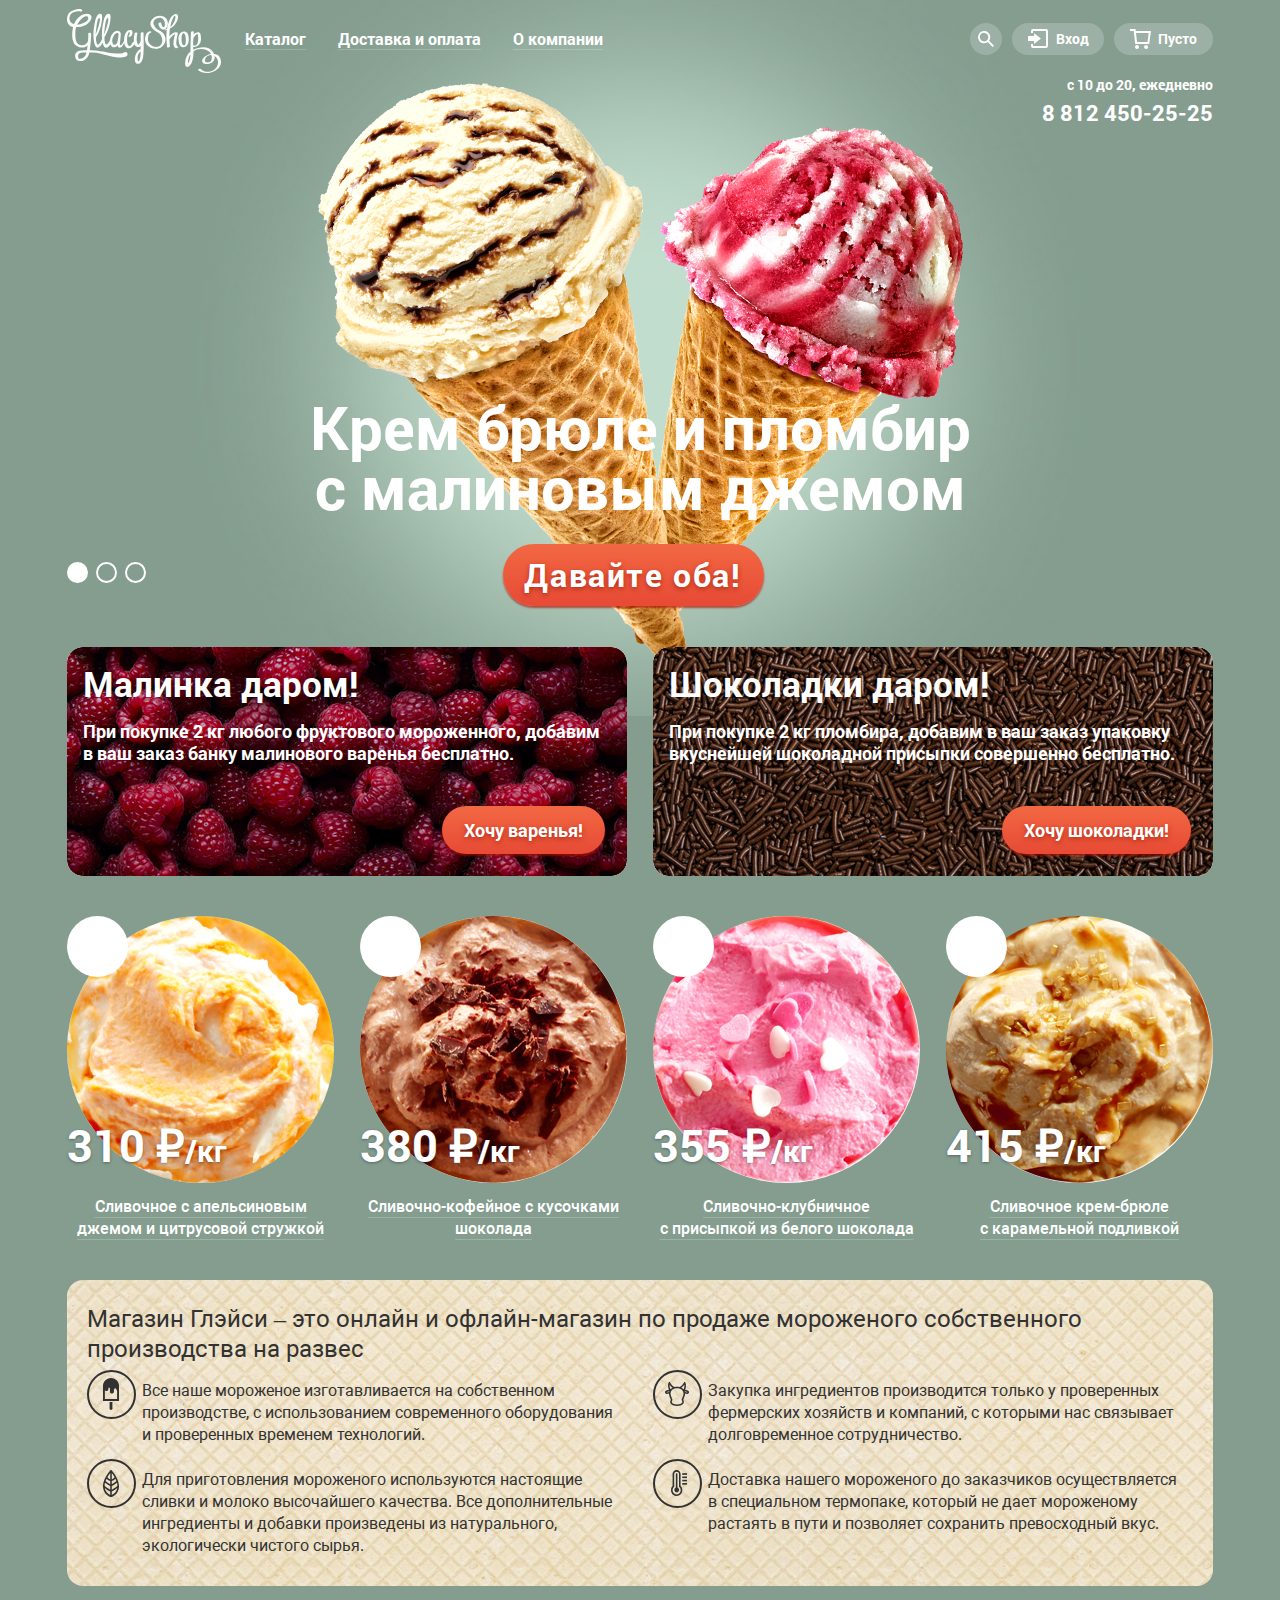
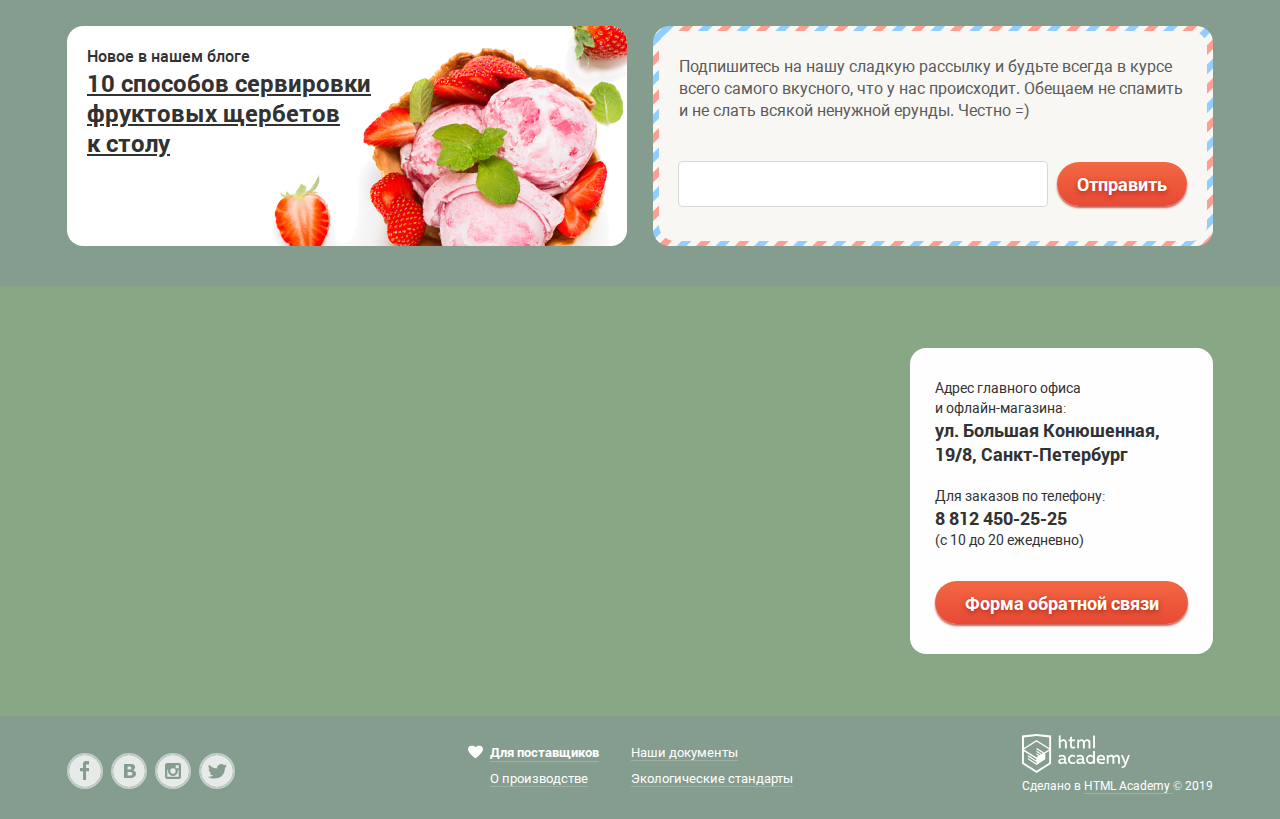
==== index.html @ 4915d7a5 "Перенос "хлебных крошек "" ====
<!DOCTYPE html>
<html class="page" lang="ru">
  <head>
    <meta charset="utf-8" />
    <title>HTML Academy: Глейси</title>
    <link rel="stylesheet" href="./css/normalize.css" />
    <link rel="stylesheet" href="./css/style.css" />
    <link rel="manifest" href="./site.webmanifest" />
    <link
      rel="apple-touch-icon"
      sizes="180x180"
      href="./img/favicons/apple-touch-icon.png"
    />
    <link
      rel="icon"
      type="image/png"
      sizes="32x32"
      href="./img/favicons/favicon-32x32.png"
    />
    <link
      rel="icon"
      type="image/png"
      sizes="16x16"
      href="./img/favicons/favicon-16x16.png"
    />
  </head>

  <body class="page__body">
    <div class="page__container">
      <header class="header page__header page__wrapper">
        <a class="header__logo">
          <img
            src="./img/content/logo.svg"
            alt="Логотип магазина `Глэйси`"
            width="154"
            height="64"
          />
        </a>

        <nav class="header__main-navigation">
          <ul class="main-navigation">
            <li class="main-navigation__item">
              <a class="main-navigation__link" href="#">Каталог</a>

              <ul class="inner-list main-navigation__inner-list">
                <li class="inner-list__item inner-list__item--special">
                  <a class="inner-list__link" href="#">Новинки</a>
                </li>

                <li class="inner-list__item">
                  <a class="inner-list__link" href="catalog.html">Сливочное</a>
                </li>

                <li class="inner-list__item">
                  <a class="inner-list__link" href="#">Щербеты</a>
                </li>

                <li class="inner-list__item">
                  <a class="inner-list__link" href="#">Фруктовый лед</a>
                </li>

                <li class="inner-list__item">
                  <a class="inner-list__link" href="#">Мелорин</a>
                </li>
              </ul>
            </li>

            <li class="main-navigation__item">
              <a class="main-navigation__link" href="#">Доставка и оплата</a>
            </li>

            <li class="main-navigation__item">
              <a class="main-navigation__link" href="#">О компании</a>
            </li>
          </ul>
        </nav>

        <ul class="user-navigation header__user-navigation">
          <li class="user-navigation__item">
            <a
              class="user-navigation__button user-navigation__button-search"
              href="#"
            >
              <svg
                class="user-navigation__icon-search"
                width="16"
                height="16"
                viewBox="0 0 16 16"
              >
                <use xlink:href="#search"></use>
              </svg>
              <span class="visually-hidden">Поиск</span>
            </a>

            <form
              class="header__form search-form user-navigation__search-form"
              action="https://echo.htmlacademy.ru/"
              method="get"
            >
              <input
                class="input-field search-form__field"
                type="text"
                name="form-search"
                id="form-search"
                placeholder="Крем-брюле"
              />
            </form>
          </li>

          <li class="user-navigation__item">
            <a
              class="user-navigation__button user-navigation__button-sign"
              href="#"
            >
              <svg
                class="user-navigation__icon-sign"
                width="20"
                height="19"
                viewBox="0 0 20 19"
              >
                <use xlink:href="#sign"></use>
              </svg>
              Вход
            </a>

            <form
              class="header__form sign-form user-navigation__sign-form"
              action="https://echo.htmlacademy.ru/"
              method="get"
              name="form-sign"
            >
              <input
                class="input-field sign-form__email"
                type="text"
                name="sign-email"
                placeholder="example@email.com"
              />
              <input
                class="input-field sign-form__password"
                type="password"
                name="sign-password"
                placeholder="......"
              />

              <button class="button sign-form__button" type="submit">
                Войти
              </button>

              <ul class="help-list sign-form__help-list">
                <li class="help-list__item">
                  <a class="sign-form__link" href="#"> Забыли пароль? </a>
                </li>
                <li class="help-list__item">
                  <a class="sign-form__link" href="#"> Новая регистрация </a>
                </li>
              </ul>
            </form>
          </li>

          <li class="user-navigation__item">
            <a
              class="user-navigation__button user-navigation__button-cart"
              href="#"
            >
              <svg
                class="user-navigation__icon-cart"
                width="21"
                height="20"
                viewBox="0 0 21 20"
              >
                <use xlink:href="#cart"></use>
              </svg>
              <span class="visually-hidden">Корзина</span>
            </a>
          </li>
        </ul>

        <div class="info header__info">
          <p class="info__time">c 10 до 20, ежедневно</p>
          <a href=":tel88124502525" class="info__phone">8 812 450-25-25</a>
        </div>
      </header>

      <main class="main page__main-index">
        <h1 class="visually-hidden">Магазин "Глэйси"</h1>

        <section class="carousel main__carousel page__wrapper">
          <h2 class="visually-hidden">Промо-товары</h2>

          <div class="carousel__switches">
            <button class="carousel__switch" type="button">
              <svg
                class="switch switch--active"
                width="21"
                height="21"
                fill="white"
                viewBox="0 0 21 21"
              >
                <use xlink:href="#promo-btn"></use>
              </svg>
            </button>

            <button class="carousel__switch" type="button">
              <svg
                class="switch"
                width="21"
                height="21"
                fill="white"
                viewBox="0 0 21 21"
              >
                <use xlink:href="#promo-btn"></use>
              </svg>
            </button>

            <button class="carousel__switch" type="button">
              <svg
                class="switch"
                width="21"
                height="21"
                fill="white"
                viewBox="0 0 21 21"
              >
                <use xlink:href="#promo-btn"></use>
              </svg>
            </button>
          </div>

          <ul class="carousel__slide-list">
            <li class="slide carousel__slide slide-1">
              <div class="slide__pic-box">
                <img
                  class="slide__pic"
                  src="./img/content/index-promo/ice-cream-promo1.png"
                  alt="Картинка с мороженным `Крем брюле и пломбир с малиновым джемом`"
                  width="716"
                  height="716"
                />
              </div>

              <div class="slide__wrapper">
                <h3 class="slide__title">
                  Крем брюле и пломбир с малиновым джемом
                </h3>
                <button class="button carousel__button" type="button">
                  Давайте оба!
                </button>
              </div>
            </li>

            <li class="slide carousel__slide slide-2">
              <div class="slide__pic-box">
                <img
                  class="slide__pic"
                  src="./img/content/index-promo/ice-cream-promo2.png"
                  alt="Картинка с мороженным `Шоколадный пломбир и лимонный сорбет`"
                  width="716"
                  height="716"
                />
              </div>

              <div class="slide__wrapper">
                <h3 class="slide__title">
                  Шоколадный пломбир и лимонный сорбет
                </h3>
                <button class="button carousel__button" type="button">
                  Давайте оба!
                </button>
              </div>
            </li>

            <li class="slide carousel__slide slide-3">
              <div class="slide__pic-box">
                <img
                  class="slide__pic"
                  src="./img/content/index-promo/ice-cream-promo3.png"
                  alt="Картинка с мороженным `Пломбир с помадкой и клубничный щербет`"
                  width="716"
                  height="716"
                />
              </div>

              <div class="slide__wrapper">
                <h3 class="slide__title">
                  Пломбир с помадкой и клубничный щербет
                </h3>
                <button class="button carousel__button" type="button">
                  Давайте оба!
                </button>
              </div>
            </li>
          </ul>
        </section>

        <div class="page__wrapper main__content-wrapper">
          <section class="sales main__sales">
            <h2 class="visually-hidden">Акции</h2>

            <ul class="sales__items">
              <li class="sales__item sales__raspberry">
                <h3 class="sales__title">Малинка даром!</h3>
                <p class="sales__text">
                  При покупке 2 кг любого фруктового мороженного, добавим в ваш
                  заказ банку малинового варенья бесплатно.
                </p>
                <button class="button sales__button" type="button">
                  Хочу варенья!
                </button>
              </li>

              <li class="sales__item sales__choco">
                <h3 class="sales__title">Шоколадки даром!</h3>
                <p class="sales__text">
                  При покупке 2 кг пломбира, добавим в ваш заказ упаковку
                  вкуснейшей шоколадной присыпки совершенно бесплатно.
                </p>

                <button class="button sales__button" type="button">
                  Хочу шоколадки!
                </button>
              </li>
            </ul>
          </section>

          <section class="bestsellers main__bestsellers">
            <h2 class="visually-hidden">Хиты продаж</h2>

            <ul class="bestsellers__product-list">
              <li class="product-card product-card--prime">
                <img
                  class="product-card__pic"
                  src="./img/content/product/orange_jam.jpg"
                  alt="Картинка мороженное сливочное с апельсиновым джемом и цитрусовой стружкой"
                  width="267"
                  height="267"
                />
                <div class="product-card__wrapper">
                  <p class="product-card__price">310 ₽<span>/кг</span></p>
                  <h3 class="product-card__name">
                    <a class="product-card__link" href="#">
                      Сливочное с апельсиновым джемом и цитрусовой стружкой
                    </a>
                  </h3>
                  <button class="button product-card__button" type="button">
                    Быстрый просмотр
                  </button>
                </div>
              </li>

              <li class="product-card product-card--prime">
                <img
                  class="product-card__pic"
                  src="./img/content/product/choco_coffee.jpg"
                  alt="Картинка мороженное сливочно-кофейное с кусочками шоколада"
                  width="267"
                  height="267"
                />
                <div class="product-card__wrapper">
                  <p class="product-card__price">380 ₽<span>/кг</span></p>
                  <h3 class="product-card__name">
                    <a class="product-card__link" href="#">
                      Сливочно-кофейное с кусочками шоколада
                    </a>
                  </h3>
                  <button class="button product-card__button" type="button">
                    Быстрый просмотр
                  </button>
                </div>
              </li>

              <li class="product-card product-card--prime">
                <img
                  class="product-card__pic"
                  src="./img/content/product/strawberry_white_choco.jpg"
                  alt="Картинка мороженное сливочно-клубничное с присыпкой из белого шоколада"
                  width="267"
                  height="267"
                />
                <div class="product-card__wrapper">
                  <p class="product-card__price">355 ₽<span>/кг</span></p>
                  <h3 class="product-card__name">
                    <a class="product-card__link" href="#">
                      Сливочно-клубничное <br />с присыпкой из белого шоколада
                    </a>
                  </h3>
                  <button class="button product-card__button" type="button">
                    Быстрый просмотр
                  </button>
                </div>
              </li>

              <li class="product-card product-card--prime">
                <img
                  class="product-card__pic"
                  src="./img/content/product/cremebrulee.jpg"
                  alt="Картинка мороженное сливочное крем-брюле с карамельной подливкой"
                  width="267"
                  height="267"
                />
                <div class="product-card__wrapper">
                  <p class="product-card__price">415 ₽<span>/кг</span></p>
                  <h3 class="product-card__name">
                    <a class="product-card__link" href="#">
                      Сливочное крем-брюле <br />с карамельной подливкой
                    </a>
                  </h3>
                  <button class="button product-card__button" type="button">
                    Быстрый просмотр
                  </button>
                </div>
              </li>
            </ul>
          </section>

          <section class="about main__about">
            <h2 class="visually-hidden">О нас</h2>

            <p class="about__title">
              Магазин Глэйси – это онлайн и офлайн-магазин по продаже мороженого
              собственного производства на развес
            </p>

            <ul class="features">
              <li class="features__item features__item--tech">
                Все наше мороженое изготавливается на собственном производстве,
                с использованием современного оборудования и проверенных
                временем технологий.
              </li>

              <li class="features__item features__item--wrnt">
                Закупка ингредиентов производится только у проверенных
                фермерских хозяйств и компаний, с которыми нас связывает
                долговременное сотрудничество.
              </li>

              <li class="features__item features__item--eco">
                Для приготовления мороженого используются настоящие сливки и
                молоко высочайшего качества. Все дополнительные ингредиенты и
                добавки произведены из натурального, экологически чистого сырья.
              </li>

              <li class="features__item features__item--delivery">
                Доставка нашего мороженого до заказчиков осуществляется в
                специальном термопаке, который не дает мороженому растаять в
                пути и позволяет сохранить превосходный вкус.
              </li>
            </ul>
          </section>

          <div class="main__wrapper">
            <section class="news">
              <h2 class="visually-hidden">Наши новости</h2>

              <p class="news__title">Новое в нашем блоге</p>
              <article class="blog-article news__blog-article">
                <a class="blog-article__link" href="#">
                  <h3 class="blog-article__title">
                    10 способов сервировки фруктовых щербетов <br />к столу
                  </h3>
                </a>
              </article>
            </section>

            <section class="subscribe main__subscribe">
              <h2 class="visually-hidden">Подписка на рассылку</h2>

              <div class="subscribe__wrapper">
                <p class="subscribe__text">
                  Подпишитесь на нашу сладкую рассылку и будьте всегда в курсе
                  всего самого вкусного, что у нас происходит. Обещаем не
                  спамить и не слать всякой ненужной ерунды. Честно =)
                </p>

                <form
                  class="subscribe-form"
                  action="https://echo.htmlacademy.ru/"
                  method="get"
                  name="form-subscribe"
                >
                  <input
                    class="input-field subscribe-form__field"
                    type="text"
                    name="field-email"
                  />
                  <button class="button subscribe-form__button" type="submit">
                    Отправить
                  </button>
                </form>
              </div>
            </section>
          </div>
        </div>

        <section class="contacts main__contacts">
          <h2 class="visually-hidden">Контакты</h2>

          <div class="contacts__map"></div>

          <div class="page__wrapper">
            <div class="contacts__wrapper">
              <div class="contacts__box">
                <dl class="contacts__info">
                  <dt class="contacts__title">
                    Адрес главного офиса <br />и офлайн-магазина:
                  </dt>
                  <dd class="contacts__text">
                    ул. Большая Конюшенная, 19/8, Санкт-Петербург
                  </dd>

                  <dt class="contacts__title">Для заказов по телефону:</dt>
                  <dd class="contacts__text">
                    <a href=":tel88124502525">8 812 450-25-25</a>
                    <span>(с 10 до 20 ежедневно)</span>
                  </dd>
                </dl>

                <button class="button contacts__button" type="button">
                  Форма обратной связи
                </button>
              </div>
            </div>
          </div>
        </section>
      </main>

      <footer class="footer page__footer page__wrapper">
        <section class="socials footer__socials">
          <h2 class="visually-hidden">Соцсети</h2>

          <ul class="socials__items">
            <li class="socials__item">
              <a class="socials__link" href="#">
                <svg
                  width="32"
                  height="32"
                  viewBox="0 0 32 32"
                  class="socials__link-icon"
                >
                  <use xlink:href="#fb"></use>
                </svg>
                <span class="visually-hidden">Facebook</span>
              </a>
            </li>

            <li class="socials__item">
              <a class="socials__link" href="#">
                <svg
                  width="32"
                  height="32"
                  viewBox="0 0 32 32"
                  class="socials__link-icon"
                >
                  <use xlink:href="#vk"></use>
                </svg>
                <span class="visually-hidden">VK</span>
              </a>
            </li>

            <li class="socials__item">
              <a class="socials__link" href="#">
                <svg
                  width="32"
                  height="32"
                  viewBox="0 0 32 32"
                  class="socials__link-icon"
                >
                  <use xlink:href="#instagram"></use>
                </svg>
                <span class="visually-hidden">Instagram</span>
              </a>
            </li>

            <li class="socials__item">
              <a class="socials__link" href="#">
                <svg
                  width="32"
                  height="32"
                  viewBox="0 0 32 32"
                  class="socials__link-icon"
                >
                  <use xlink:href="#twitter"></use>
                </svg>
                <span class="visually-hidden">Twitter</span>
              </a>
            </li>
          </ul>
        </section>

        <section class="extra footer__extra">
          <h2 class="visually-hidden">Дополнительная информация</h2>

          <ul class="extra__items">
            <li class="extra__item extra__item--special">
              <a class="extra__link" href="#">
                <svg
                  class="extra__item-icon"
                  width="15"
                  height="13"
                  viewBox="0 0 15 13"
                >
                  <use xlink:href="#heart"></use>
                </svg>
                Для поставщиков
              </a>
            </li>
            <li class="extra__item">
              <a class="extra__link" href="#"> Наши документы </a>
            </li>
            <li class="extra__item">
              <a class="extra__link" href="#"> О производстве </a>
            </li>
            <li class="extra__item">
              <a class="extra__link" href="#"> Экологические стандарты </a>
            </li>
          </ul>
        </section>

        <section class="copyright footer__copyright">
          <h2 class="visually-hidden">Copyright</h2>

          <a
            class="copyright__academy-logo"
            href="https://htmlacademy.ru/intensive/htmlcss"
          >
            <img
              src="./img/content/logo-academy.svg"
              alt="Логотип академии"
              width="108"
              height="39"
            />
          </a>

          <p class="copyright__text">
            Сделано в
            <a
              class="copyright__academy-link"
              href="https://htmlacademy.ru/intensive/htmlcss"
            >
              HTML Academy
            </a>
            © 2019
          </p>
        </section>
      </footer>
    </div>

    <div class="feedback__overlay">
      <section class="feedback">
        <h2 class="visually-hidden">Форма обратной связи</h2>

        <div class="feedback__wrapper">
          <p class="feedback__title">Мы обязательно вам ответим!</p>
          <button class="feedback-form__button-close" type="button">
            <span class="visually-hidden">Закрыть</span>
            <svg width="18" height="17" viewBox="0 0 18 17">
              <use xlink:href="#close-big"></use>
            </svg>
          </button>
        </div>

        <form
          class="feedback-form feedback__form"
          action="https://echo.htmlacademy.ru/"
          method="get"
          name="form-feedback"
        >
          <input
            class="input-field feedback-form__field"
            type="text"
            name="feedback-name"
            placeholder="Имя Фамилия"
          />
          <input
            class="input-field feedback-form__field"
            type="text"
            name="feedback-email"
            placeholder="example@email.com"
          />

          <textarea
            class="input-field feedback-form__review"
            cols="30"
            rows="10"
            placeholder="В свободной форме"
          ></textarea>

          <button class="button feedback-form__button" type="submit">
            Отправить
          </button>
        </form>
      </section>
    </div>

    <svg style="display: none">
      <symbol id="search">
        <path
          d="M16 14.665l-4.921-4.932a6.144 6.144 0 00-.994-8.273 6.113 6.113 0 00-8.307.352 6.141 6.141 0 00-.293 8.328 6.11 6.11 0 008.262.937L14.659 16 16 14.665zm-9.918-4.288a4.245 4.245 0 01-3.928-2.63 4.269 4.269 0 01.922-4.643 4.248 4.248 0 014.632-.923 4.253 4.253 0 012.624 3.936 4.274 4.274 0 01-1.247 3.01 4.256 4.256 0 01-3.003 1.25z"
        />
      </symbol>
      <symbol id="sign">
        <path d="M6.04 14.88l6.92-5.38-6.92-5.37v2.91H0v4.92h6.04v2.92z" />
        <path
          d="M18 0H5a2 2 0 00-2 2v2h2V2h13v15H5v-2H3v2a2 2 0 002 2h13a2 2 0 002-2V2a2 2 0 00-2-2z"
        />
      </symbol>
      <symbol id="cart">
        <path d="M5 3l1.2 11h12.4L20 3H5z" />
        <path
          fill="currentColor"
          d="M7 20a2 2 0 002-2 2 2 0 00-2-2 2 2 0 00-2 2c0 1.1 1 2 2 2zM16.1 20a2 2 0 002-2 2 2 0 00-2-2 2 2 0 00-2 2c0 1.1.9 2 2 2zM5.7 2l-.2-2H0v2h3.7l1.5 13h14L21 2H5.7zm11.8 11H7L6 4h12.7l-1.2 9z"
        />
      </symbol>
      <symbol id="fb">
        <path
          d="M16 0a16 16 0 100 32 16 16 0 000-32zm4.06 9.45H17v3.45h3v3.44h-3V25h-3v-8.66h-3V12.9h3V9.45A3.25 3.25 0 0117 6h3v3.45h.06z"
        />
      </symbol>
      <symbol id="twitter">
        <path
          d="M16 0a16 16 0 100 32 16 16 0 000-32zm7.94 12.81c-.25 6.52-3.46 10.83-11 10.7h-.48c-.45 0-4.55-.44-5.35-1.82a7.32 7.32 0 005.12-1.14c-1.05-.29-2.92-.46-3.25-2.85.41.16.86.2 1.3.12C9 17 7.53 16.3 7.61 14.17c.42.32.93.48 1.46.46-.77-.23-2.15-3.24-1-4.78 2 1.79 4.07 3.48 7.8 3.64.23-2.21 1.24-3.7 3.17-4.32A3.61 3.61 0 0123 10.31c.74-.23 1.45-.47 2.19-.69a2.21 2.21 0 01-.93 1.71 1.77 1.77 0 001.42-.47 2.9 2.9 0 01-1.74 1.95z"
        />
      </symbol>
      <symbol id="instagram">
        <path
          d="M20.92 16a4.96 4.96 0 11-9.78-1.14h-.9v6.84h11.4v-6.84h-.9c.1.37.16.75.18 1.14z"
        />
        <path
          d="M16 18.66a2.66 2.66 0 10-.04-5.32 2.66 2.66 0 00.04 5.32zM21.68 10.3h-3.04v3.04h3.04V10.3z"
        />
        <path
          d="M16 0a16 16 0 100 32 16 16 0 000-32zm8 21.7a2.28 2.28 0 01-2.32 2.3h-11.4A2.29 2.29 0 018 21.7V10.3A2.29 2.29 0 0110.28 8h11.39A2.3 2.3 0 0124 10.3v11.4z"
        />
      </symbol>
      <symbol id="vk">
        <path
          d="M16.64 14.49c.33 0 .65-.06.95-.18.27-.1.5-.3.64-.56a2 2 0 00.15-.8c0-.24-.07-.48-.18-.7a1.05 1.05 0 00-.61-.51 3 3 0 00-1-.17h-2v3h.57c.59-.05 1.08-.06 1.48-.08zM18.12 17.08c-.37-.07-.74-.1-1.12-.08h-2.39v3.5h2.45c.42 0 .83-.09 1.21-.25.32-.11.6-.33.77-.62.15-.28.22-.59.22-.9.02-.35-.08-.7-.26-1a1.6 1.6 0 00-.88-.65z"
        />
        <path
          d="M16 0a16 16 0 100 32 16 16 0 000-32zm6.6 20.53a3.7 3.7 0 01-1.12 1.33c-.55.41-1.17.71-1.83.88-.82.2-1.67.29-2.51.27H11V9h5.45c.83-.01 1.66.02 2.48.11.54.08 1.07.25 1.56.5.5.24.91.62 1.19 1.09.27.47.4 1 .39 1.55.01.64-.18 1.27-.54 1.8-.38.54-.92.95-1.53 1.2v.07a4 4 0 012.18 1.13c.55.62.84 1.43.8 2.26.02.63-.1 1.25-.38 1.82z"
        />
      </symbol>
      <symbol id="promo-btn">
        <circle cx="10.5" cy="10.5" r="10.5" fill="white" fill-opacity="0" />
        <circle cx="10.5" cy="10.5" r="9.5" stroke="white" stroke-width="2" />
      </symbol>
      <symbol id="heart">
        <path
          d="M10.8 0a4.1 4.1 0 00-3.3 1.66A4.1 4.1 0 004.2 0 4.12 4.12 0 000 4c0 3.18 7.5 9 7.5 9S15 7.22 15 4a4.12 4.12 0 00-4.2-4z"
          fill="currentColor"
        />
      </symbol>
      <symbol id="close-big">
        <path
          d="M18 1.4175L16.4885 0L8.99468 7.07747L1.50089 0L0 1.4175L7.49379 8.49497L0 15.5724L1.50089 17L8.99468 9.92253L16.4885 17L18 15.5724L10.5062 8.49497L18 1.4175Z"
          fill="#231F20"
        />
      </symbol>
    </svg>
  </body>
</html>
---- css/style.css ----
@font-face {
  font-family: "Roboto";
  src: url("../fonts/roboto.woff2") format("woff2"),
    url("../fonts/roboto.woff") format("woff");

  font-weight: 400;
}

@font-face {
  font-family: "Roboto";
  src: url("../fonts/robotomedium.woff2") format("woff2"),
    url("../fonts/robotomedium.woff") format("woff");

  font-weight: 500;
}

@font-face {
  font-family: "Roboto";
  src: url("../fonts/robotobold.woff2") format("woff2"),
    url("../fonts/robotobold.woff") format("woff");

  font-weight: 700;
}

:root {
  --page-bg-green: #849d8f;
  --page-bg-grey: #8996a6;
  --page-bg-brown: #9d8b84;

  --base-white: #ffffff;
  --extra-white: #fefefe;
  --more-white: #ecf1ee;

  --base-transparent-white: rgba(255, 255, 255, 0.2);

  --base-black: #323232;
  --standart-overlay-black: rgba(0, 0, 0, 0.3);
  --base-transparent-black: rgba(50, 50, 50, 0.3);

  --extra-black: #5a5a5a;
  --extra-transparent-black: rgba(0, 0, 0, 0.07);

  --more-transparent-black: rgba(0, 0, 0, 0.4);
  --shadow-transparent-black: rgba(0, 0, 0, 0.2);

  --base-beige: #f8f7f4;

  --base-lightpearl: #fbded7;
  --base-pearl: #f6b5a5;
  --base-darkpearl: #d07058;

  --base-red: #f26843;
  --extra-red: #e74a35;

  --base-brightred: #e84d37;
  --transparent-brightred: rgba(232, 77, 55, 0.3);

  --base-darkred: #ac1000;
  --transparent-darkred: rgba(160, 32, 11, 0.76);

  --extra-darkred: #942718;
  --extra-transparent-darkred: rgba(172, 16, 0, 0.64);

  --base-dimred: #ffbc9e;
  --transparent-dimred: rgba(255, 188, 158, 0.3);

  --base-lightgrey: #d7d7d7;
  --base-grey: #999999;
  --extra-grey: #ababab;
  --more-grey: #cacac7;
  --active-grey: #ededed;
  --transparent-lightgrey: rgba(255, 255, 255, 0.7);
  --transparent-grey: rgba(255, 255, 255, 0.5);
  --transparent-darkgrey: rgba(49, 50, 53, 0.5);
  --extra-transparent-grey: rgba(248, 247, 244, 0.5);
  --more-transparent-grey: rgba(50, 50, 50, 0.2);

  --base-blue: #92c1f1;

  --black-grey: #696969;
}

* {
  margin: 0;
  padding: 0;
  box-sizing: border-box;
}

.visually-hidden {
  position: absolute;
  clip: rect(0 0 0 0);
  width: 1px;
  height: 1px;
  margin: -1px;
}

.base-link {
  /* display: inline-block; */
  text-decoration: none;

  border-bottom: 1px solid;
  border-bottom-color: var(--base-transparent-white);
}

.button {
  border: none;

  font-family: "Roboto";
  font-weight: 700;
  font-size: 18px;
  line-height: 24px;
  color: var(--base-white);

  text-shadow: 0px 2px 5px var(--transparent-darkred);
  box-shadow: 0px 2px 2px var(--extra-transparent-darkred);

  background: linear-gradient(
    180deg,
    var(--base-red) 0%,
    var(--extra-red) 100%
  );
}

.button:hover,
.button:focus {
  box-shadow: 0px 2px 2px var(--base-darkred);

  background: linear-gradient(
      0deg,
      var(--base-transparent-white),
      var(--base-transparent-white)
    ),
    linear-gradient(180deg, var(--base-red) 0%, var(--extra-red) 100%);
}

.button:active {
  box-shadow: inset 0px 2px 2px var(--extra-darkred);

  background: linear-gradient(
      0deg,
      var(--extra-transparent-black),
      var(--extra-transparent-black)
    ),
    linear-gradient(180deg, var(--base-red) 0%, var(--extra-red) 100%);
}

.input-field {
  height: 44px;
  padding-left: 14px;
  border: none;
  border-radius: 4px;

  font-weight: 700;
  font-size: 16px;
  line-height: 20px;

  box-shadow: 0px 0px 0px 1px var(--base-lightgrey);
}

.input-field:hover {
  box-shadow: 0px 0px 0px 2px var(--base-lightgrey);
}

.input-field:focus {
  box-shadow: 0px 0px 0px 2px var(--base-blue);
  outline: none;
}

.input-field::placeholder {
  font-weight: 400;
  color: var(--base-grey);
}

.page {
  max-width: 100%;
  height: 100%;
}

.page__body {
  display: grid;
  max-width: 100%;
  min-height: 100%;
  font-family: "Roboto";
  font-weight: 700;
  color: var(--base-white);
  background-color: var(--page-bg-green);
}

.page__container {
  display: grid;
  width: 100%;
  grid-template-columns: 1fr;
  grid-template-rows: auto min-content;
  align-items: start;
  min-height: 100%;
  margin: 0 auto;
}

.page__wrapper {
  width: 1200px;
  padding: 0 27px;
  margin: 0 auto;
}

.page__container--catalog {
  grid-template-rows: min-content min-content min-content;
}

.page__container--catalog::before {
  content: "";
  display: block;
  width: 100%;
  height: 656px;
  background: linear-gradient(
    180deg,
    rgba(255, 255, 255, 0.2) 0%,
    rgba(255, 255, 255, 0) 100%
  );
  position: absolute;
  top: 0px;
}

.page__header {
  grid-column: 1 / -1;
  grid-row: 1 / 2;
  z-index: 100;
}

.page__header:hover,
.page__header:focus-within {
  z-index: 1000;
}

.page__main-index {
  grid-column: 1 / -1;
  grid-row: 1 / 2;
  z-index: 0;
}

.page__main-catalog {
  /* margin-top: -34px; */
  z-index: 200;
}

.page__footer {
  grid-column: 1 / -1;
  grid-row: 2 / 3;
}

.page__container--catalog .page__footer {
  grid-column: 1 / -1;
  grid-row: 3 / 4;
}

.header {
  display: grid;
  grid-template-columns: min-content auto auto;
  grid-template-rows: max-content min-content;
  align-items: center;
}

.header__form {
  position: absolute;
  opacity: 0;
  z-index: -100;
  border-radius: 4px;
  box-shadow: 0px 20px 20px var(--more-transparent-black);
  background-color: var(--base-beige);
}

.user-navigation__button:hover + .header__form,
.user-navigation__button:focus + .header__form {
  opacity: 1;
  z-index: 100;
}

.header__form:hover,
.header__form:focus-within {
  opacity: 1;
  z-index: 100;
}

/* Вспомогательный прозрачный блок между пунктом меню и формой */
.main-navigation__inner-list::after,
.user-navigation__search-form::after,
.user-navigation__sign-form::after,
.user-navigation__cart-form::after {
  content: "";
  display: block;
  width: 100%;
  height: 10px;
  position: absolute;
  top: -10px;
  left: 0px;
  background-color: transparent;
}

.header__logo {
  margin-top: 9px;
  margin-right: 24px;
}

.header__user-navigation {
  justify-self: end;
}

.header__info {
  grid-column: 3 / 4;
  grid-row: 2 / 3;
  justify-self: end;
}

.main-navigation {
  display: flex;
  flex-wrap: wrap;
  row-gap: 15px; /* Для строк после переполнения */
  align-items: center;
  list-style: none;
}

.main-navigation__item {
  margin-right: 32px;
  position: relative;
}

.main-navigation__item:focus-within .main-navigation__link::before {
  background-color: var(--active-grey);
  box-shadow: inset 0px 2px 1px var(--black-grey);
}

.main-navigation__item:focus-within .main-navigation__link {
  color: var(--base-black);
}

.main-navigation__link {
  font-size: 16px;
  line-height: 18px;
  color: var(--base-white);
  text-decoration: none;
  border-bottom: 1px solid;
  border-bottom-color: var(--base-transparent-white);
}

.main-navigation__link[href]:hover,
.main-navigation__link[href]:focus {
  text-decoration: none;
  color: var(--base-black);
}

.main-navigation__link::before {
  content: "";
  display: block;
  width: 100%;
  height: 31px;
  padding: 0 13px;
  border-radius: 26px;
  position: absolute;
  top: -6px;
  left: -13px;
  z-index: -100;
  background-color: transparent;
}

.main-navigation__link[href]:hover::before,
.main-navigation__link[href]:focus::before {
  background-color: var(--base-white);
}

.main-navigation__link[href]:active::before {
  background-color: var(--active-grey);
  box-shadow: inset 0px 2px 1px var(--black-grey);
}

.main-navigation__link:not([href]) {
  color: var(--base-white);
  border: none;
}

.main-navigation__link:not([href])::before {
  background-color: var(--base-darkpearl);
}

.inner-list {
  display: flex;
  flex-direction: column;
  width: 140px;
  background-color: var(--base-white);
  box-shadow: 0px 20px 20px var(--more-transparent-black);
  border-radius: 4px;
  list-style: none;
  position: relative;
}

.main-navigation__inner-list {
  position: absolute;
  top: 32px;
  left: -500px;
  opacity: 0;
  z-index: -100;
}

.inner-list__item {
  margin-bottom: 4px;
}

.inner-list__item:last-child {
  margin-bottom: 7px;
}

.inner-list__link {
  display: flex;
  align-items: center;
  height: 27px;
  padding-left: 21px;
  text-decoration: none;
  font-weight: 400;
  font-size: 14px;
  line-height: 16px;
  color: var(--base-black);
}

.main-navigation__link:hover + .inner-list,
.main-navigation__link:focus + .inner-list,
.inner-list:focus-within,
.inner-list:hover {
  left: -22px;
  opacity: 1;
  z-index: 100;
}

.inner-list__link:focus {
  display: flex;
}

.inner-list__link:hover,
.inner-list__link:focus {
  background-color: var(--base-lightpearl);
}

.inner-list__link:active {
  display: flex;
  background-color: var(--base-pearl);
}

.inner-list__link:not([href]) {
  color: var(--base-white);
  background-color: var(--base-darkpearl);
}

.inner-list__item--special {
  margin-left: 6px;
  margin-right: 9px;
  margin-bottom: 6px;
  border-bottom: 1px solid var(--more-transparent-grey);
}

.inner-list__item--special .inner-list__link {
  height: 37px;
  font-weight: 700;
  line-height: 18px;
}

.inner-list__item--special .inner-list__link:hover,
.inner-list__item--special .inner-list__link:focus {
  background: none;
}

.user-navigation {
  display: flex;
  flex-wrap: wrap;
  row-gap: 10px; /* Для строк при переполнении */
  align-items: center;
  list-style: none;
}

.user-navigation__item {
  margin-left: 10px;
  position: relative;
}

.user-navigation__button {
  display: flex;
  justify-content: center;
  align-items: center;
  text-decoration: none;
  font-size: 14px;
  line-height: 16px;
  color: var(--base-white);
  background: var(--base-transparent-white);
}

.user-navigation__button:hover,
.user-navigation__button:focus {
  color: var(--base-black);
  background: var(--base-white);
}

.user-navigation__button-search {
  min-width: 32px;
  min-height: 32px;
  border-radius: 50%;
}

.user-navigation__button-sign {
  display: flex;
  justify-content: center;
  align-items: center;
  min-width: 92px;
  min-height: 32px;
  border-radius: 20px;
}

.user-navigation__button-cart {
  display: flex;
  justify-content: center;
  align-items: center;
  padding: 0 16px;
  min-height: 32px;
  border-radius: 20px;
}

.user-navigation__button-cart:hover,
.user-navigation__button-cart:focus {
  color: var(--base-white);
  background: var(--base-transparent-white);
}

.user-navigation__button-cart::after {
  content: "Пусто";
  color: var(--base-white);
}

.user-navigation__icon-search,
.user-navigation__icon-sign {
  fill: var(--base-white);
}

.user-navigation__icon-sign {
  margin-right: 8px;
}

.user-navigation__button:hover .user-navigation__icon-search,
.user-navigation__button:hover .user-navigation__icon-sign,
.user-navigation__button:focus .user-navigation__icon-search,
.user-navigation__button:focus .user-navigation__icon-sign {
  fill: var(--base-black);
}

.user-navigation__icon-cart {
  margin-right: 7px;
  fill: transparent;
  color: var(--base-white);
}

.cart-nonzero .user-navigation__button-cart {
  background: var(--base-white);
}

.cart-nonzero .user-navigation__button-cart::after {
  content: "2 товара";
  color: var(--base-black);
}

.cart-nonzero .user-navigation__icon-cart {
  fill: var(--base-brightred);
  color: var(--base-black);
}

.user-navigation__search-form {
  top: calc(100% + 4px);
  left: calc(100% - 6000px);
}

.user-navigation__sign-form {
  top: calc(100% + 4px);
  left: calc(100% - 6000px);
}

.user-navigation__cart-form {
  top: calc(100% + 4px);
  left: calc(100% - 6000px);
}

.search-form {
  width: 381px;
  height: 84px;
  padding: 20px 15px;
}

.search-form:hover,
.search-form:focus-within {
  display: flex;
  left: calc(100% - 381px);
}

.user-navigation__button:hover + .search-form,
.user-navigation__button:focus + .search-form {
  display: flex;
  left: calc(100% - 381px);
}

.search-form__field {
  width: 100%;
}

.sign-form {
  grid-template-columns: 1fr 1fr;
  grid-template-rows: 1fr 1fr 1fr;
  gap: 20px 0;
  width: 277px;
  height: 214px;
  padding: 19px 17px 22px 20px;
}

.sign-form:hover,
.sign-form:focus-within {
  display: grid;
  left: calc(100% - 277px);
}

.user-navigation__button:hover + .sign-form,
.user-navigation__button:focus + .sign-form {
  display: grid;
  left: calc(100% - 277px);
}

.sign-form__email {
  grid-column: 1 / -1;
  grid-row: 1 / 2;
}

.sign-form__password {
  grid-column: 1 / -1;
  grid-row: 2 / 3;
}

.sign-form__button {
  grid-column: 1 / 2;
  grid-row: 3 / 4;
  width: 103px;
  height: 44px;
  border-radius: 26px;
}

.sign-form__help-list {
  grid-column: 2 / 3;
  grid-row: 3 / 4;
}

.help-list {
  list-style: none;
}

.help-list__item:not(:last-child) {
  margin-bottom: 4px;
}

.sign-form__link {
  font-weight: 400;
  font-size: 13px;
  line-height: 15px;
  color: var(--base-black);
  text-decoration: none;
  border-bottom: 1px solid;
  border-bottom-color: var(--base-transparent-black);
}

.sign-form__link:hover,
.sign-form__link:focus {
  color: var(--base-brightred);
  border-bottom-color: var(--transparent-brightred);
}

.cart-form {
  grid-template-rows: min-content auto auto;
  width: 539px;
  height: 242px;
  padding: 0 15px 21px;
  font-weight: 400;
  font-size: 13px;
  color: var(--base-black);
}

.user-navigation__button:hover + .cart-form,
.user-navigation__button:focus + .cart-form {
  display: grid;
  left: calc(100% - 539px);
}

.cart-form:hover,
.cart-form:focus-within {
  display: grid;
  left: calc(100% - 539px);
}

.cart-form__button {
  width: 172px;
  height: 44px;
  border-radius: 26px;
}

.product-list {
  padding: 8px 0 0 6px;
  box-shadow: 0 2px 1px -1px var(--more-grey);
  list-style: none;
}

.product-list__card {
  display: flex;
  align-items: baseline;
}

.product-list__card:not(:last-child) {
  margin-bottom: 20px;
}

.product-list__card:last-child {
  margin-bottom: 18px;
}

.product-list__pic {
  width: 33px;
  height: 33px;
  margin-right: 13px;
  transform: translateY(25%);
  border-radius: 50%;
}

.product-list__name {
  max-width: 216px;
  margin-right: 31px;
  font-size: 13px;
  font-weight: 400;
}

.product-list__weight {
  margin-right: 26px;
}

.product-list__price {
  color: var(--extra-grey);
}

.product-list__total {
  justify-self: end;
}

.product-list__button-close {
  order: -1;
  margin-right: 9px;
  border: none;
  background: transparent;
}

.cart-form__total {
  justify-self: end;
  align-self: end;
  font-weight: 700;
  font-size: 15px;
}

.cart-form__button {
  justify-self: end;
  align-self: end;
}

.info {
  text-align: right;
}

.info__time {
  margin-bottom: 8px;
  font-size: 14px;
  line-height: 16px;
}

.info__phone {
  color: var(--base-white);
  text-decoration: none;
  font-size: 22px;
  line-height: 24px;
}

.main__title {
  display: flex;
  margin-top: 0;
  font-size: 35px;
  line-height: 27px;
}

.main__content-wrapper {
  display: grid;
  row-gap: 40px;
}

.carousel {
  position: relative;
  margin-bottom: -69px;
  z-index: -1;
}

.carousel__slide-list {
  display: flex;
  width: calc(1200px - (27px * 2));
  overflow: hidden;
  list-style: none;
}

.slide {
  display: grid;
  min-width: calc(1200px - (27px * 2));
  grid-template-columns: 1fr;
  grid-template-rows: 1fr;
  background-repeat: no-repeat;
  background-position: 50% 50%;
  background-size: 85%; /* Убирает неприятный артефакт */
}

.slide-1 {
  background-image: url(../img/content/index-promo/promo1-bg.png);
}

.slide-2 {
  background-image: url(../img/content/index-promo/promo2-bg.png);
}

.slide-3 {
  background-image: url(../img/content/index-promo/promo3-bg.png);
}

.slide__pic-box {
  grid-column: 1 / -1;
  grid-row: 1 / -1;
  width: 716px;
  height: 716px;
  margin: 0 auto;
  text-align: center;
}

.slide__wrapper {
  grid-column: 1 / -1;
  grid-row: 1 / -1;
  align-self: end;
}

.slide__title {
  width: 672px;
  margin: 0 auto 27px;
  text-align: center;
  font-size: 60px;
  line-height: 60px;
}

.carousel__button {
  align-self: end;
  display: flex;
  align-items: center;
  justify-content: center;
  width: 261px;
  height: 62px;
  margin: 0 auto 110px;
  border-radius: 70px;
  font-size: 32px;
  line-height: 44px;
  letter-spacing: 0.05em;
  text-shadow: 0px 2px 5px var(--transparent-darkred);
  position: relative;
  left: -7px;
}

.carousel__switches {
  position: absolute;
  bottom: 129px;
}

.carousel__switch {
  border: none;
  background: transparent;
}

.carousel__switch:not(:last-child) {
  margin-right: 4px;
}

.switch {
  fill-opacity: 0;
}

.switch:hover,
.carousel__switch:focus .switch {
  fill-opacity: 0.4;
}

.carousel__switch:active .switch {
  fill-opacity: 1;
}

.switch--active {
  fill-opacity: 1;
}

.switch--active:hover,
.carousel__switch:focus .switch--active {
  fill-opacity: 1;
}

.sales__items {
  display: grid;
  grid-template-columns: 1fr 1fr;
  gap: 26px;
  list-style: none;
}

.sales__item {
  display: flex;
  flex-direction: column;
  width: 560px;
  min-height: 229px;
  padding: 16px 22px 22px 16px;
  border-radius: 16px;
}

.sales__title {
  margin-bottom: 16px;
  font-size: 35px;
  line-height: 41px;
}

.sales__text {
  font-size: 18px;
  line-height: 22px;
}

.sales__button {
  display: flex;
  align-items: center;
  align-self: flex-end;
  margin-top: auto;
  padding: 0 22px;
  height: 48px;
  border-radius: 70px;
}

.sales__raspberry {
  background-image: url(../img/design/index/raspberry-bg.jpg);
}

.sales__choco {
  background-image: url(../img/design/index/choco-bg.jpg);
}

.products {
  display: flex;
  flex-direction: column;
  padding-bottom: 30px;
  border-bottom: 1px solid var(--base-transparent-white);
}

.bestsellers__product-list,
.products__items {
  display: grid;
  width: 100%;
  grid-template-columns: repeat(4, auto);
  column-gap: 26px;
  row-gap: 40px;
  position: relative;
  z-index: 100;
  list-style: none;
}

.products__items {
  margin-bottom: 70px;
}

.product-card {
  width: 267px;
  height: 324px;
  position: relative;
  text-align: center;
}

.product-card:hover,
.product-card:focus-within {
  z-index: 100;
}

.product-card::before {
  content: "";
  display: none;
  width: 293px;
  height: 402px;
  border-radius: 4px;
  position: absolute;
  top: -6px;
  left: -13px;
  z-index: -100;
  background-color: var(--base-transparent-white);
  box-shadow: 0px 20px 20px var(--shadow-transparent-black);
}

.product-card:hover::before {
  display: block;
}

.product-card:focus-within::before {
  display: block;
}

.product-card--prime::after {
  content: "";
  display: block;
  width: 61px;
  height: 61px;
  border-radius: 50%;
  position: absolute;
  top: 0px;
  left: 0px;
  background-color: var(--base-white);
  background-image: url(../img/content/product/special/hit.svg);
  background-size: 34px 27px;
  background-position: 50% 50%;
  background-repeat: no-repeat;
  z-index: 100;
}

.product-card__pic {
  border-radius: 50%;
}

.product-card__wrapper {
  position: relative;
  top: -65px;
}

.product-card__price {
  margin-bottom: 28px;
  text-align: left;
  font-size: 45px;
  line-height: 45px;
  text-shadow: 0px 1px 3px var(--transparent-darkgrey);
}

.product-card__price span {
  font-size: 30px;
  line-height: 35px;
}

.product-card__link {
  max-width: 267px;
  color: var(--base-white);
  text-decoration-color: var(--base-transparent-white);
  text-underline-offset: 5px;
}

.product-card__name {
  margin-bottom: 13px;
  font-weight: 500;
  font-size: 16px;
  line-height: 22px;
}

.product-card__link:hover,
.product-card__link:focus {
  color: var(--base-dimred);
  text-decoration-color: var(--transparent-dimred);
}

.product-card__button {
  display: none;
  align-items: center;
  justify-content: center;
  width: 200px;
  height: 44px;
  position: absolute;
  left: 50%;
  transform: translateX(-50%);
  top: 130px;
  border-radius: 50px;
  background: linear-gradient(
    180deg,
    var(--base-red) 0%,
    var(--base-brightred) 100%
  );
  box-shadow: 0px 1px 2px var(--base-darkred);
}

.product-card:hover .product-card__button,
.product-card:focus .product-card__button,
.product-card:focus-within .product-card__button {
  display: flex;
}

.about {
  width: 100%;
  min-height: 306px;
  padding-top: 24px;
  padding-left: 20px;
  border-radius: 16px;
  font-weight: 400;
  color: var(--base-black);
  background-image: url(../img/design/index/waffle-pattern.jpg);
}

.about__title {
  width: 995px;
  margin-bottom: 16px;
  font-size: 24px;
  line-height: 30px;
}

.features {
  display: flex;
  flex-wrap: wrap;
  min-height: 200px;
  list-style: none;
}

.features__item {
  max-width: 535px;
  padding-left: 55px;
  position: relative;
  font-size: 16px;
  line-height: 22px;
}

.features__item:nth-child(2n - 1) {
  margin-right: 31px;
  margin-bottom: 23px;
}

.features__item::before {
  content: "";
  display: inline-block;
  width: 49px;
  height: 49px;
  position: absolute;
  top: -10px;
  left: 0px;
}

.features__item--tech::before {
  background-image: url(../img/design/icons/ice-cream.svg);
}

.features__item--eco::before {
  background-image: url(../img/design/icons/leaf.svg);
}

.features__item--wrnt::before {
  background-image: url(../img/design/icons/cow.svg);
}

.features__item--delivery::before {
  background-image: url(../img/design/icons/thermometer.svg);
}

.main__wrapper {
  display: flex;
  justify-content: space-between;
}

.news,
.subscribe {
  width: 560px;
  min-height: 220px;
  border-radius: 16px;
}

.news {
  padding-top: 20px;
  padding-left: 20px;
  color: var(--base-black);
  background-color: var(--base-white);
  background-image: url(../img/design/index/strawberry-bg.jpg);
  background-repeat: no-repeat;
}

.news__title {
  font-weight: 500;
  font-size: 16px;
  line-height: 22px;
}

.blog-article__link {
  color: var(--base-black);
}

.blog-article__title {
  width: 287px;
  font-size: 24px;
  line-height: 30px;
}

.blog-article__link:hover,
.blog-article__link:focus {
  color: var(--base-brightred);
}

.subscribe {
  padding: 5px 6px;
  font-weight: 400;
  font-size: 16px;
  line-height: 22px;
  color: var(--extra-black);
  background-image: url(../img/design/index/mail-bg.png);
  /* background-repeat: no-repeat; */
}

.subscribe__wrapper {
  display: flex;
  flex-direction: column;
  justify-content: space-between;
  width: 100%;
  height: 100%;
  padding-top: 25px;
  padding-left: 20px;
  padding-right: 20px;
  padding-bottom: 35px;
  border-radius: 16px;
  background-color: var(--base-beige);
}

.subscribe-form {
  display: flex;
  justify-content: space-between;
}

.subscribe-form__field {
  width: 368px;
}

.subscribe-form__button {
  display: inline-flex;
  justify-content: center;
  align-items: center;
  width: 130px;
  height: 44px;
  border-radius: 70px;
}

.contacts {
  height: 430px;
  margin-top: 40px;
  position: relative;
  color: var(--base-black);
}

.contacts__map {
  width: calc(100% + (100vw - 100%) / 2);
  height: 430px;
  position: absolute;
  top: 0px;
  left: calc((100vw - 100%) / -2);
  background-color: greenyellow;
  opacity: 0.1;
  z-index: -10;
}

.contacts__wrapper {
  display: flex;
  height: 430px;
  justify-content: flex-end;
  align-items: center;
}

.contacts__box {
  width: 303px;
  height: 306px;
  padding-top: 30px;
  padding-left: 25px;
  border-radius: 16px;
  background-color: var(--extra-white);
}

.contacts__info {
  margin-bottom: 31px;
}

.contacts__title,
.contacts__text span {
  font-weight: 400;
  font-size: 14px;
  line-height: 20px;
}

.contacts__title {
  width: 172px;
}

.contacts__text {
  width: 225px;
  font-size: 18px;
  line-height: 24px;
}

.contacts__text a {
  text-decoration: none;
  color: var(--base-black);
}

.contacts__text:not(:last-child) {
  margin-bottom: 20px;
}

.contacts__text span {
  display: block;
}

.contacts__button {
  width: 253px;
  height: 43px;
  border-radius: 70px;
}

.header__crumbs {
  grid-column: 1 / 3;
  grid-row: 2 / 3;
  position: relative;
  top: 5px;
}

.crumbs {
  display: flex;
  list-style: none;
}

.crumbs__item:not(:last-child)::after {
  content: "";
  display: inline-block;
  width: 6px;
  height: 6px;
  margin: 0 6px;
  position: relative;
  top: -1px;
  background-image: url(../img/design/icons/crumbs-icon.svg);
}

.crumbs__link {
  font-weight: 400;
  font-size: 14px;
  line-height: 16px;
  color: var(--base-white);
  text-decoration: none;
  border-bottom: 1px solid;
  border-bottom-color: var(--base-transparent-white);
}

.crumbs__link:hover,
.crumbs__link:focus {
  color: var(--base-dimred);
  border-bottom-color: var(--transparent-dimred);
}

.crumbs__link:not([href]),
.crumbs__link:not([href]):hover {
  color: var(--base-white);
  border-bottom-color: transparent;
}

.main__filters {
  margin-top: 52px;
  margin-bottom: 40px;
}

.filters-form {
  display: flex;
  flex-wrap: wrap;
}

.filters-form__section {
  min-height: 36px;
  position: relative;
  top: 2px;
  margin-right: 15px;
  border: none;
  border-radius: 20px;
  background-color: var(--base-transparent-white);
}

.filters-form__title,
.filters-price {
  position: absolute;
  top: -22px;
  font-weight: 500;
  font-size: 14px;
  line-height: 16px;
}

.filters-price {
  left: 50px;
}

.filters-form__section-sort {
  display: flex;
  align-items: center;
  min-width: 196px;
  min-height: 100%;
  padding: 0 16px;
  position: relative;
}

.filters-form__section-sort:hover::after,
.filters-form__section-sort:focus-within::after {
  background-image: url(../img/design/icons/select-arrow-active.svg);
}

.filters-form__section-sort:hover .filters-form__sort,
.filters-form__section-sort:focus-within .filters-form__sort {
  color: var(--base-black);
}

.filters-form__section-sort::after {
  content: "";
  display: inline-block;
  width: 11px;
  height: 10px;
  background-image: url(../img/design/icons/select-arrow.svg);
}

.filters-form__sort {
  border: none;
  font-size: 16px;
  line-height: 18px;
  color: var(--base-white);
  -moz-appearance: none;
  -webkit-appearance: none;
  appearance: none;
  background: transparent;
}

.filters-form__section-range {
  display: flex;
  min-width: 218px;
  padding: 0 16px;
}

.filters-price__wrapper {
  display: flex;
  align-items: baseline;
}

.filters-form__from-price,
.filters-form__to-price {
  width: 36px;
  margin: 0 5px;
  border: none;
  background: transparent;
}

.filters-form__range-slider {
  min-width: 177px;
  margin: 0 auto;
  position: relative;
}

.filters-form__from-price::placeholder,
.filters-form__to-price::placeholder {
  font-size: 14px;
  line-height: 16px;
  color: var(--base-white);
}

.filters-form__line,
.filters-form__filled-line {
  width: 177px;
  position: absolute;
  top: 17px;
}

.filters-form__pin {
  position: absolute;
  top: 19px;
}

.filters-form__pin-min {
  transform: translate(20px, -50%);
}

.filters-form__pin-max {
  transform: translate(100px, -50%);
}

.filters-form__pin {
  cursor: pointer;
}

.filters-form__section-fat {
  display: flex;
  min-width: 425px;
  min-height: 100%;
  align-items: center;
  padding-left: 14px;
}

.filters-form__radio {
  display: flex;
  justify-content: center;
  align-items: center;
}

.filters-form__radio:not(:last-child) {
  margin-right: 19px;
}

.filters-form__radio-icon {
  margin-right: 11px;
  color: transparent;
  fill-opacity: 0.8;
}

.filters-form__radio-input:checked
  + .filters-form__radio
  .filters-form__radio-icon {
  color: var(--base-white);
}

.filters-form__radio-input[disabled]:checked
  + .filters-form__radio
  .filters-form__radio-icon {
  color: var(--base-white);
  fill-opacity: 0.4;
}

.filters-form__radio-input[disabled]
  + .filters-form__radio
  .filters-form__radio-icon {
  fill-opacity: 0.4;
}

.filters-form__radio-input:not([disabled])
  + .filters-form__radio:hover
  .filters-form__radio-icon {
  fill-opacity: 1;
}

.filters-form__radio-input:not([disabled]):checked:focus
  + .filters-form__radio
  .filters-form__radio-icon {
  color: var(--base-white);
  fill-opacity: 1;
}

.filters-form__section-fill {
  display: flex;
  justify-content: space-between;
  align-items: center;
  width: 711px;
  margin-top: 38px;
  padding: 0 19px 0 16px;
}

.filters-form__section-fill .filters-form__title {
  top: -30px;
}

.filters-form__checkbox {
  display: flex;
  align-items: center;
  min-height: 36px;
  position: relative;
  top: -2px;
}

.filters-form__checkbox::before {
  content: "";
  display: inline-block;
  width: 20px;
  height: 20px;
  margin-right: 10px;
  background-image: url(../img/design/icons/checkbox-off.svg);
  opacity: 0.8;
}

.filters-form__checkbox-input:checked + .filters-form__checkbox::before {
  width: 24px;
  background-image: url(../img/design/icons/checkbox-on.svg);
}

.filters-form__checkbox-input:not([disabled])
  + .filters-form__checkbox:hover::before,
.filters-form__checkbox-input:not([disabled]):checked:focus
  + .filters-form__checkbox::before,
.filters-form__checkbox-input:not([disabled]):focus
  + .filters-form__checkbox::before {
  opacity: 1;
}

.filters-form__checkbox-input[disabled] + .filters-form__checkbox::before {
  opacity: 0.4;
}

.filters-form__button {
  align-self: flex-end;
  width: 144px;
  height: 36px;
  border: 2px solid var(--base-white);
  border-radius: 20px;
  font-family: "Roboto";
  font-weight: 500;
  font-size: 16px;
  line-height: 18px;
  color: var(--base-white);
  background-color: var(--base-transparent-white);
}

.filters-form__button:hover,
.filters-form__button:focus {
  color: var(--base-black);
  border: none;
  background-color: var(--base-white);
}

.filters-form__button:active {
  box-shadow: inset 0px 2px 1px var(--black-grey);
}

.products__pagination {
  display: flex;
  align-self: flex-end;
}

.pagination__button {
  border: none;
  background: transparent;
}

.pagination__button--disabled {
  fill-opacity: 0.2;
}

.pagination__pages {
  display: flex;
  margin-left: 16px;
  margin-right: 16px;
  list-style: none;
}

.pagination__link {
  display: flex;
  justify-content: center;
  align-items: center;
  width: 26px;
  height: 26px;
  margin-right: 4px;
  border-radius: 50%;
  text-decoration: none;
  font-weight: 500;
  font-size: 16px;
  line-height: 18px;
  color: var(--base-white);
}

.pagination__link:hover,
.pagination__link:focus {
  background-color: var(--base-transparent-white);
}

.pagination__link:not([href]),
.pagination__link:active {
  color: var(--base-black);
  background-color: var(--base-white);
}

.footer {
  display: grid;
  grid-template-columns: repeat(3, 1fr);
  align-items: end;
  padding-top: 18px;
  padding-bottom: 25px;
  font-weight: 400;
}

.footer__extra {
  justify-self: center;
  align-self: center;
}

.footer__copyright {
  justify-self: end;
}

.socials__items {
  display: flex;
  margin-bottom: 1px;
  list-style: none;
}

.socials__item:not(:last-child) {
  margin-right: 8px;
}

.socials__link .socials__link-icon {
  width: 36px;
  height: 36px;
  fill: var(--base-white);
  fill-opacity: 0.8;
  border-radius: 50%;
  border: 2px solid var(--transparent-grey);
}

.socials__link:hover .socials__link-icon,
.socials__link:focus .socials__link-icon {
  fill-opacity: 1;
}

.socials__link:active .socials__link-icon {
  fill-opacity: 1;
  border-color: var(--transparent-lightgrey);
}

.extra {
  font-size: 13px;
}

.extra__items {
  display: grid;
  grid-template-columns: max-content max-content;
  grid-template-rows: 1fr 1fr;
  width: 304px;
  margin-left: 3px;
  margin-bottom: 3px;
  list-style: none;
}

.extra__item {
  position: relative;
}

.extra__item:nth-child(2n + 1) {
  margin-right: 32px;
}

.extra__item:not(:first-child),
.extra__item:not(:nth-child(2)) {
  margin-top: 8px;
}

.extra__item--special {
  position: relative;
  top: -2px;
  font-weight: 700;
}

.extra__item-icon {
  position: absolute;
  top: 50%;
  transform: translateY(-50%);
  left: calc(-15px - 7px); /* Размер иконки - отступ */
}

.extra__link {
  color: var(--base-white);
  text-decoration: none;
  border-bottom: 1px solid;
  border-bottom-color: var(--base-transparent-white);
}

.extra__link:hover,
.extra__link:hover .extra__item-icon,
.extra__link:focus,
.extra__link:focus .extra__item-icon {
  color: var(--base-dimred);
  border-bottom-color: var(--transparent-dimred);
}

.copyright__text {
  margin-top: 2px;
  font-size: 12px;
}

.copyright__academy-link {
  color: var(--base-white);
  text-decoration: none;
  border-bottom: 1px solid;
  border-bottom-color: var(--base-transparent-white);
}

.copyright__academy-link:hover,
.copyright__academy-link:focus {
  color: var(--base-dimred);
  border-bottom-color: var(--transparent-dimred);
}

.feedback__overlay {
  display: none;
  position: absolute;
  width: 100%;
  height: 2419px;
  background-color: var(--standart-overlay-black);
  z-index: 1000;
}

.feedback {
  width: 477px;
  height: 441px;
  border-radius: 6px;
  padding-top: 20px;
  padding-left: 24px;
  padding-right: 25px;
  padding-bottom: 27px;

  position: absolute;
  top: 338px;
  left: calc((100% - 477px) / 2);

  color: var(--base-black);
  font-size: 24px;
  font-weight: 400;
  background-color: var(--base-beige);
}

.feedback__wrapper {
  display: flex;
  justify-content: space-between;
}

.feedback__title {
  margin-bottom: 16px;
}

.feedback-form {
  display: flex;
  flex-wrap: wrap;
}

.feedback-form__field {
  width: 267px;
  margin-bottom: 20px;
}

.feedback-form__review {
  width: 100%;
  height: 154px;
  margin-bottom: 25px;
  padding-top: 16px;
  font-family: "Roboto";
}

.feedback-form__button {
  display: flex;
  justify-content: center;
  align-items: center;
  width: 140px;
  height: 44px;
  border-radius: 70px;
  margin-top: auto;
  margin-left: auto;
}

.feedback-form__button-close {
  position: relative;
  top: -15px;
  left: 12px;
  border: none;
  background: transparent;
  cursor: pointer;
}
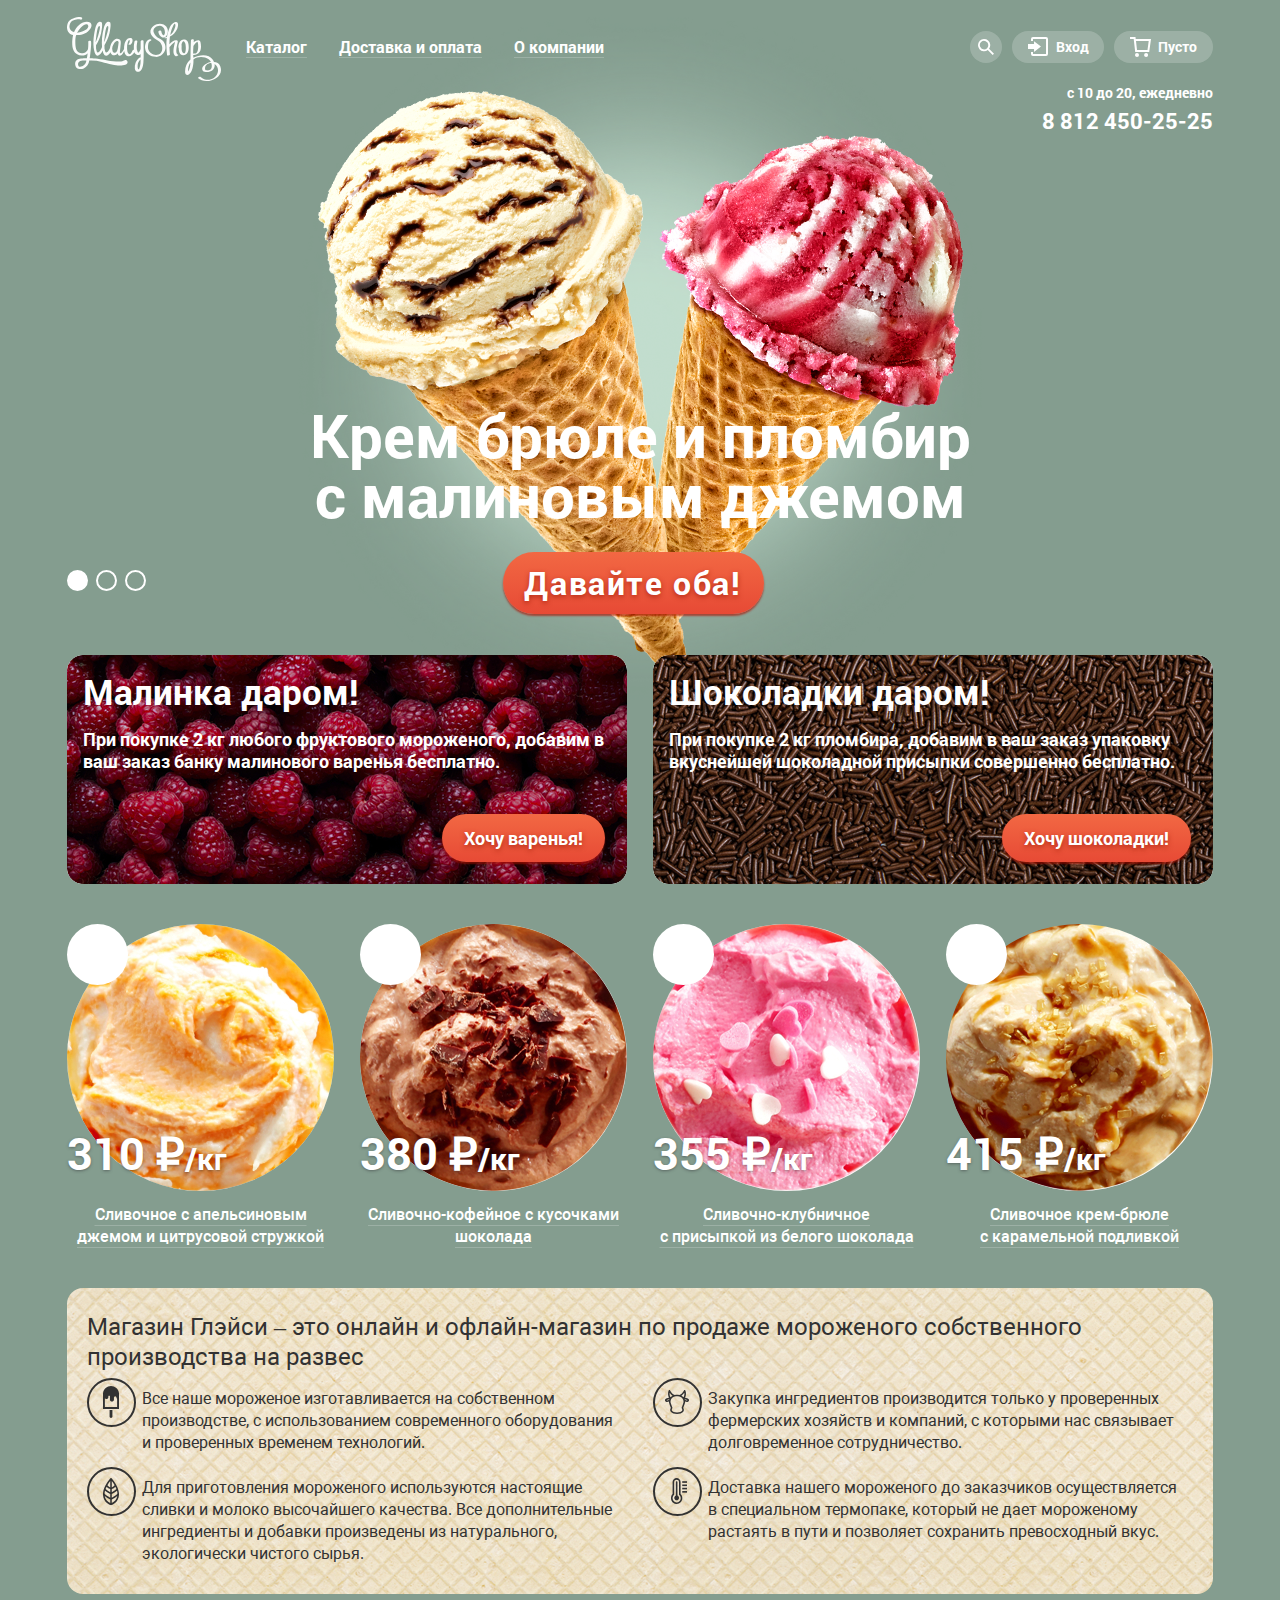
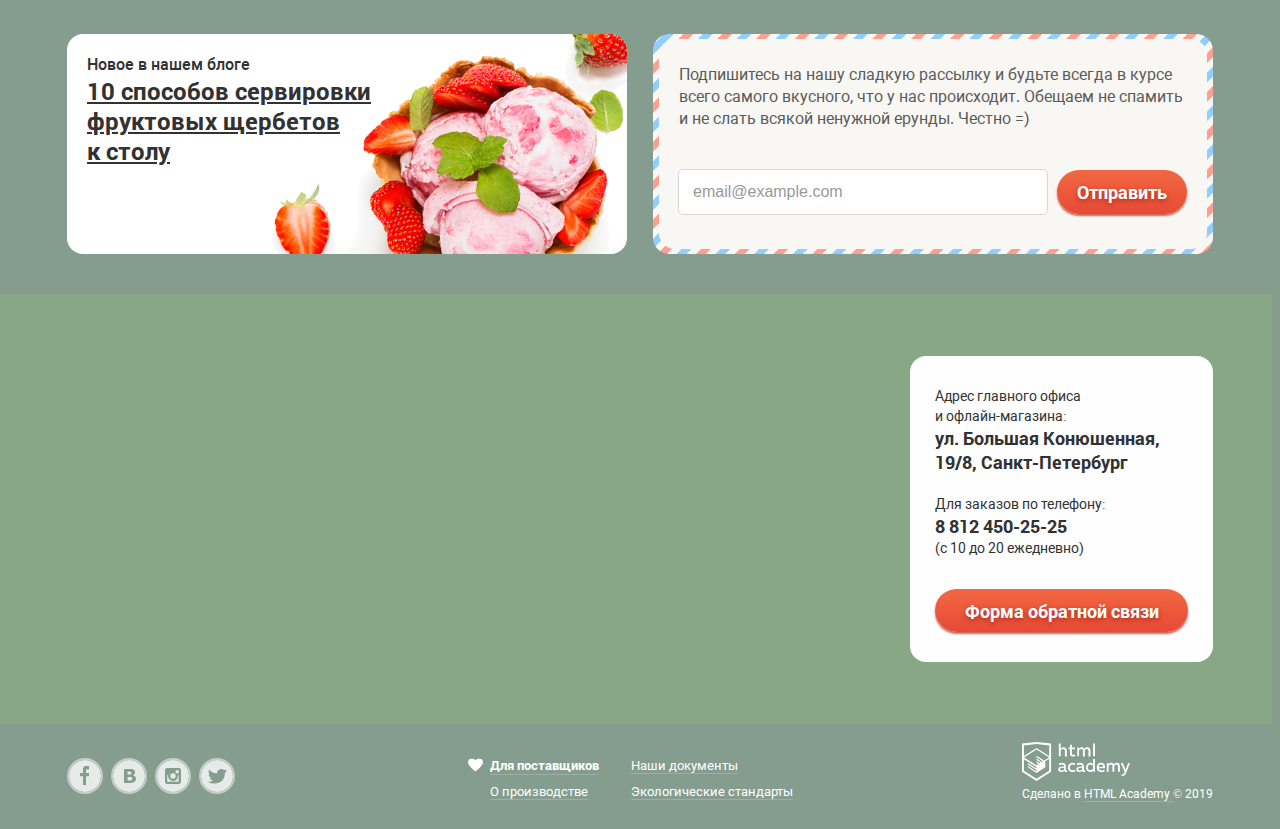
==== commit 602abbfe: "Добавление бланковой страницы" ====
--- a/index.html
+++ b/index.html
@@ -3,48 +3,35 @@
   <head>
     <meta charset="utf-8" />
     <title>HTML Academy: Глейси</title>
-    <link rel="stylesheet" href="./css/normalize.css" />
-    <link rel="stylesheet" href="./css/style.css" />
-    <link rel="manifest" href="./site.webmanifest" />
-    <link
-      rel="apple-touch-icon"
-      sizes="180x180"
-      href="./img/favicons/apple-touch-icon.png"
-    />
-    <link
-      rel="icon"
-      type="image/png"
-      sizes="32x32"
-      href="./img/favicons/favicon-32x32.png"
-    />
-    <link
-      rel="icon"
-      type="image/png"
-      sizes="16x16"
-      href="./img/favicons/favicon-16x16.png"
-    />
+    <link rel="stylesheet" href="./css/normalize.css">
+    <link rel="stylesheet" href="./css/style.css">
+    <link rel="manifest" href="./site.webmanifest">
+    <link rel="apple-touch-icon" sizes="180x180" href="./img/favicons/apple-touch-icon.png">
+    <link rel="icon" type="image/png" sizes="32x32" href="./img/favicons/favicon-32x32.png">
+    <link rel="icon" type="image/png" sizes="16x16" href="./img/favicons/favicon-16x16.png">
   </head>
 
-  <body class="page__body">
-    <div class="page__container">
+  <body class="body body_green">
+    <div class="container">
       <header class="header page__header page__wrapper">
         <a class="header__logo">
           <img
             src="./img/content/logo.svg"
             alt="Логотип магазина `Глэйси`"
             width="154"
-            height="64"
-          />
+            height="64">
         </a>
 
-        <nav class="header__main-navigation">
+        <nav>
           <ul class="main-navigation">
             <li class="main-navigation__item">
-              <a class="main-navigation__link" href="#">Каталог</a>
+              <a class="main-navigation__link" href="./blank.html">
+                Каталог
+              </a>
 
               <ul class="inner-list main-navigation__inner-list">
-                <li class="inner-list__item inner-list__item--special">
-                  <a class="inner-list__link" href="#">Новинки</a>
+                <li class="inner-list__item inner-list__item_special">
+                  <a class="inner-list__link" href="./blank.html">Новинки</a>
                 </li>
 
                 <li class="inner-list__item">
@@ -52,25 +39,29 @@
                 </li>
 
                 <li class="inner-list__item">
-                  <a class="inner-list__link" href="#">Щербеты</a>
+                  <a class="inner-list__link" href="./blank.html">Щербеты</a>
                 </li>
 
                 <li class="inner-list__item">
-                  <a class="inner-list__link" href="#">Фруктовый лед</a>
+                  <a class="inner-list__link" href="./blank.html">Фруктовый лед</a>
                 </li>
 
                 <li class="inner-list__item">
-                  <a class="inner-list__link" href="#">Мелорин</a>
+                  <a class="inner-list__link" href="./blank.html">Мелорин</a>
                 </li>
               </ul>
             </li>
 
             <li class="main-navigation__item">
-              <a class="main-navigation__link" href="#">Доставка и оплата</a>
+              <a class="main-navigation__link" href="./blank.html">
+                Доставка и оплата
+              </a>
             </li>
 
             <li class="main-navigation__item">
-              <a class="main-navigation__link" href="#">О компании</a>
+              <a class="main-navigation__link" href="./blank.html">
+                О компании
+              </a>
             </li>
           </ul>
         </nav>
@@ -78,8 +69,8 @@
         <ul class="user-navigation header__user-navigation">
           <li class="user-navigation__item">
             <a
-              class="user-navigation__button user-navigation__button-search"
-              href="#"
+              class="user-navigation__button user-navigation__button_search"
+              href="./blank.html"
             >
               <svg
                 class="user-navigation__icon-search"
@@ -109,8 +100,8 @@
 
           <li class="user-navigation__item">
             <a
-              class="user-navigation__button user-navigation__button-sign"
-              href="#"
+              class="user-navigation__button user-navigation__button_sign"
+              href="./blank.html"
             >
               <svg
                 class="user-navigation__icon-sign"
@@ -148,10 +139,14 @@
 
               <ul class="help-list sign-form__help-list">
                 <li class="help-list__item">
-                  <a class="sign-form__link" href="#"> Забыли пароль? </a>
+                  <a class="help-list__link" href="./blank.html">
+                    Забыли пароль?
+                  </a>
                 </li>
                 <li class="help-list__item">
-                  <a class="sign-form__link" href="#"> Новая регистрация </a>
+                  <a class="help-list__link" href="./blank.html">
+                    Новая регистрация
+                  </a>
                 </li>
               </ul>
             </form>
@@ -159,8 +154,8 @@
 
           <li class="user-navigation__item">
             <a
-              class="user-navigation__button user-navigation__button-cart"
-              href="#"
+              class="user-navigation__button user-navigation__button_cart"
+              href="./blank.html"
             >
               <svg
                 class="user-navigation__icon-cart"
@@ -171,6 +166,7 @@
                 <use xlink:href="#cart"></use>
               </svg>
               <span class="visually-hidden">Корзина</span>
+              <span id="cart-status">Пусто</span>
             </a>
           </li>
         </ul>
@@ -190,7 +186,7 @@
           <div class="carousel__switches">
             <button class="carousel__switch" type="button">
               <svg
-                class="switch switch--active"
+                class="switch switch_current"
                 width="21"
                 height="21"
                 fill="white"
@@ -226,7 +222,7 @@
           </div>
 
           <ul class="carousel__slide-list">
-            <li class="slide carousel__slide slide-1">
+            <li class="slide carousel__slide slide_current">
               <div class="slide__pic-box">
                 <img
                   class="slide__pic"
@@ -247,7 +243,7 @@
               </div>
             </li>
 
-            <li class="slide carousel__slide slide-2">
+            <li class="slide carousel__slide">
               <div class="slide__pic-box">
                 <img
                   class="slide__pic"
@@ -268,7 +264,7 @@
               </div>
             </li>
 
-            <li class="slide carousel__slide slide-3">
+            <li class="slide carousel__slide">
               <div class="slide__pic-box">
                 <img
                   class="slide__pic"
@@ -299,7 +295,7 @@
               <li class="sales__item sales__raspberry">
                 <h3 class="sales__title">Малинка даром!</h3>
                 <p class="sales__text">
-                  При покупке 2 кг любого фруктового мороженного, добавим в ваш
+                  При покупке 2 кг любого фруктового мороженого, добавим в ваш
                   заказ банку малинового варенья бесплатно.
                 </p>
                 <button class="button sales__button" type="button">
@@ -336,7 +332,7 @@
                 <div class="product-card__wrapper">
                   <p class="product-card__price">310 ₽<span>/кг</span></p>
                   <h3 class="product-card__name">
-                    <a class="product-card__link" href="#">
+                    <a class="product-card__link" href="./blank.html">
                       Сливочное с апельсиновым джемом и цитрусовой стружкой
                     </a>
                   </h3>
@@ -357,7 +353,7 @@
                 <div class="product-card__wrapper">
                   <p class="product-card__price">380 ₽<span>/кг</span></p>
                   <h3 class="product-card__name">
-                    <a class="product-card__link" href="#">
+                    <a class="product-card__link" href="./blank.html">
                       Сливочно-кофейное с кусочками шоколада
                     </a>
                   </h3>
@@ -378,7 +374,7 @@
                 <div class="product-card__wrapper">
                   <p class="product-card__price">355 ₽<span>/кг</span></p>
                   <h3 class="product-card__name">
-                    <a class="product-card__link" href="#">
+                    <a class="product-card__link" href="./blank.html">
                       Сливочно-клубничное <br />с присыпкой из белого шоколада
                     </a>
                   </h3>
@@ -399,7 +395,7 @@
                 <div class="product-card__wrapper">
                   <p class="product-card__price">415 ₽<span>/кг</span></p>
                   <h3 class="product-card__name">
-                    <a class="product-card__link" href="#">
+                    <a class="product-card__link" href="./blank.html">
                       Сливочное крем-брюле <br />с карамельной подливкой
                     </a>
                   </h3>
@@ -452,7 +448,7 @@
 
               <p class="news__title">Новое в нашем блоге</p>
               <article class="blog-article news__blog-article">
-                <a class="blog-article__link" href="#">
+                <a class="blog-article__link" href="./blank.html">
                   <h3 class="blog-article__title">
                     10 способов сервировки фруктовых щербетов <br />к столу
                   </h3>
@@ -480,6 +476,7 @@
                     class="input-field subscribe-form__field"
                     type="text"
                     name="field-email"
+                    placeholder="email@example.com"
                   />
                   <button class="button subscribe-form__button" type="submit">
                     Отправить
@@ -495,8 +492,7 @@
 
           <div class="contacts__map"></div>
 
-          <div class="page__wrapper">
-            <div class="contacts__wrapper">
+            <div class="page__wrapper contacts__wrapper">
               <div class="contacts__box">
                 <dl class="contacts__info">
                   <dt class="contacts__title">
@@ -508,7 +504,7 @@
 
                   <dt class="contacts__title">Для заказов по телефону:</dt>
                   <dd class="contacts__text">
-                    <a href=":tel88124502525">8 812 450-25-25</a>
+                    <a class="contacts__link" href=":tel88124502525">8 812 450-25-25</a>
                     <span>(с 10 до 20 ежедневно)</span>
                   </dd>
                 </dl>
@@ -518,7 +514,6 @@
                 </button>
               </div>
             </div>
-          </div>
         </section>
       </main>
 
@@ -528,7 +523,7 @@
 
           <ul class="socials__items">
             <li class="socials__item">
-              <a class="socials__link" href="#">
+              <a class="socials__link" href="./blank.html">
                 <svg
                   width="32"
                   height="32"
@@ -542,7 +537,7 @@
             </li>
 
             <li class="socials__item">
-              <a class="socials__link" href="#">
+              <a class="socials__link" href="./blank.html">
                 <svg
                   width="32"
                   height="32"
@@ -556,7 +551,7 @@
             </li>
 
             <li class="socials__item">
-              <a class="socials__link" href="#">
+              <a class="socials__link" href="./blank.html">
                 <svg
                   width="32"
                   height="32"
@@ -570,7 +565,7 @@
             </li>
 
             <li class="socials__item">
-              <a class="socials__link" href="#">
+              <a class="socials__link" href="./blank.html">
                 <svg
                   width="32"
                   height="32"
@@ -590,7 +585,7 @@
 
           <ul class="extra__items">
             <li class="extra__item extra__item--special">
-              <a class="extra__link" href="#">
+              <a class="extra__link" href="./blank.html">
                 <svg
                   class="extra__item-icon"
                   width="15"
@@ -603,13 +598,13 @@
               </a>
             </li>
             <li class="extra__item">
-              <a class="extra__link" href="#"> Наши документы </a>
+              <a class="extra__link" href="./blank.html"> Наши документы </a>
             </li>
             <li class="extra__item">
-              <a class="extra__link" href="#"> О производстве </a>
+              <a class="extra__link" href="./blank.html"> О производстве </a>
             </li>
             <li class="extra__item">
-              <a class="extra__link" href="#"> Экологические стандарты </a>
+              <a class="extra__link" href="./blank.html"> Экологические стандарты </a>
             </li>
           </ul>
         </section>
--- a/css/style.css
+++ b/css/style.css
@@ -28,61 +28,49 @@
   --page-bg-brown: #9d8b84;
 
   --base-white: #ffffff;
-  --extra-white: #fefefe;
-  --more-white: #ecf1ee;
-
-  --base-transparent-white: rgba(255, 255, 255, 0.2);
-
   --base-black: #323232;
-  --standart-overlay-black: rgba(0, 0, 0, 0.3);
-  --base-transparent-black: rgba(50, 50, 50, 0.3);
-
-  --extra-black: #5a5a5a;
-  --extra-transparent-black: rgba(0, 0, 0, 0.07);
-
-  --more-transparent-black: rgba(0, 0, 0, 0.4);
-  --shadow-transparent-black: rgba(0, 0, 0, 0.2);
-
+  --base-grey: #999999;
+  --base-lightgrey: #d7d7d7;
+  --base-darkgrey: #696969;
   --base-beige: #f8f7f4;
-
   --base-lightpearl: #fbded7;
   --base-pearl: #f6b5a5;
   --base-darkpearl: #d07058;
-
+  --base-dimred: #ffbc9e;
   --base-red: #f26843;
+  --base-brightred: #e84d37;
+  --base-darkred: #ac1000;
+  --base-blue: #92c1f1;
+
+  --extra-white: #fefefe;
+  --extra-black: #5a5a5a;
   --extra-red: #e74a35;
-
-  --base-brightred: #e84d37;
+  --extra-darkred: #942718;
+  --extra-grey: #ababab;
+
+  --active-grey: #ededed;
+  --overlay-black: rgba(0, 0, 0, 0.3);
+  --btn-gradient-black: rgba(0, 0, 0, 0.07);
+  --box-shadow-black: rgba(0, 0, 0, 0.4);
+  --cart-form-line-grey: #cacac7;
+  --product-card-bg: rgba(0, 0, 0, 0.2);
+
+  --transparent-base-white: rgba(255, 255, 255, 0.2);
+  --transparent-base-black: rgba(50, 50, 50, 0.3);
   --transparent-brightred: rgba(232, 77, 55, 0.3);
-
-  --base-darkred: #ac1000;
   --transparent-darkred: rgba(160, 32, 11, 0.76);
-
-  --extra-darkred: #942718;
-  --extra-transparent-darkred: rgba(172, 16, 0, 0.64);
-
-  --base-dimred: #ffbc9e;
+  --transparent-extra-darkred: rgba(172, 16, 0, 0.64);
   --transparent-dimred: rgba(255, 188, 158, 0.3);
-
-  --base-lightgrey: #d7d7d7;
-  --base-grey: #999999;
-  --extra-grey: #ababab;
-  --more-grey: #cacac7;
-  --active-grey: #ededed;
   --transparent-lightgrey: rgba(255, 255, 255, 0.7);
   --transparent-grey: rgba(255, 255, 255, 0.5);
   --transparent-darkgrey: rgba(49, 50, 53, 0.5);
-  --extra-transparent-grey: rgba(248, 247, 244, 0.5);
-  --more-transparent-grey: rgba(50, 50, 50, 0.2);
-
-  --base-blue: #92c1f1;
-
-  --black-grey: #696969;
-}
-
-* {
-  margin: 0;
-  padding: 0;
+  --transparent-extra-grey: rgba(248, 247, 244, 0.5);
+  --transparent-more-grey: rgba(50, 50, 50, 0.2);
+}
+
+*,
+::before,
+::after {
   box-sizing: border-box;
 }
 
@@ -99,7 +87,7 @@
   text-decoration: none;
 
   border-bottom: 1px solid;
-  border-bottom-color: var(--base-transparent-white);
+  border-bottom-color: var(--transparent-base-white);
 }
 
 .button {
@@ -112,7 +100,7 @@
   color: var(--base-white);
 
   text-shadow: 0px 2px 5px var(--transparent-darkred);
-  box-shadow: 0px 2px 2px var(--extra-transparent-darkred);
+  box-shadow: 0px 2px 2px var(--transparent-extra-darkred);
 
   background: linear-gradient(
     180deg,
@@ -127,8 +115,8 @@
 
   background: linear-gradient(
       0deg,
-      var(--base-transparent-white),
-      var(--base-transparent-white)
+      var(--transparent-base-white),
+      var(--transparent-base-white)
     ),
     linear-gradient(180deg, var(--base-red) 0%, var(--extra-red) 100%);
 }
@@ -138,8 +126,8 @@
 
   background: linear-gradient(
       0deg,
-      var(--extra-transparent-black),
-      var(--extra-transparent-black)
+      var(--btn-gradient-black),
+      var(--btn-gradient-black)
     ),
     linear-gradient(180deg, var(--base-red) 0%, var(--extra-red) 100%);
 }
@@ -172,28 +160,42 @@
 }
 
 .page {
-  max-width: 100%;
+  width: 100%;
   height: 100%;
 }
 
-.page__body {
+.body {
   display: grid;
-  max-width: 100%;
   min-height: 100%;
   font-family: "Roboto";
   font-weight: 700;
   color: var(--base-white);
+  background-repeat: no-repeat;
+  background-size: 716px 716px;
+  background-position: top;
+}
+
+.body_green {
   background-color: var(--page-bg-green);
-}
-
-.page__container {
+  background-image: url(../img/content/index-promo/promo1-bg.png);
+}
+
+.body_grey {
+  background-color: var(--page-bg-grey);
+  background-image: url(../img/content/index-promo/promo2-bg.png);
+}
+
+.body_brown {
+  background-color: var(--page-bg-brown);
+  background-image: url(../img/content/index-promo/promo3-bg.png);
+}
+
+.container {
   display: grid;
-  width: 100%;
-  grid-template-columns: 1fr;
   grid-template-rows: auto min-content;
   align-items: start;
+  width: 100%;
   min-height: 100%;
-  margin: 0 auto;
 }
 
 .page__wrapper {
@@ -220,6 +222,27 @@
   top: 0px;
 }
 
+.page__main-index {
+  grid-column: 1 / -1;
+  grid-row: 1 / 2;
+  z-index: 0;
+}
+
+.page__main-catalog {
+  /* margin-top: -34px; */
+  z-index: 200;
+}
+
+.page__footer {
+  grid-column: 1 / -1;
+  grid-row: 2 / 3;
+}
+
+.page__container--catalog .page__footer {
+  grid-column: 1 / -1;
+  grid-row: 3 / 4;
+}
+
 .page__header {
   grid-column: 1 / -1;
   grid-row: 1 / 2;
@@ -229,27 +252,6 @@
 .page__header:hover,
 .page__header:focus-within {
   z-index: 1000;
-}
-
-.page__main-index {
-  grid-column: 1 / -1;
-  grid-row: 1 / 2;
-  z-index: 0;
-}
-
-.page__main-catalog {
-  /* margin-top: -34px; */
-  z-index: 200;
-}
-
-.page__footer {
-  grid-column: 1 / -1;
-  grid-row: 2 / 3;
-}
-
-.page__container--catalog .page__footer {
-  grid-column: 1 / -1;
-  grid-row: 3 / 4;
 }
 
 .header {
@@ -264,7 +266,7 @@
   opacity: 0;
   z-index: -100;
   border-radius: 4px;
-  box-shadow: 0px 20px 20px var(--more-transparent-black);
+  box-shadow: 0px 20px 20px var(--box-shadow-black);
   background-color: var(--base-beige);
 }
 
@@ -297,35 +299,27 @@
 
 .header__logo {
   margin-top: 9px;
-  margin-right: 24px;
-}
-
-.header__user-navigation {
-  justify-self: end;
-}
-
-.header__info {
-  grid-column: 3 / 4;
-  grid-row: 2 / 3;
-  justify-self: end;
 }
 
 .main-navigation {
   display: flex;
   flex-wrap: wrap;
-  row-gap: 15px; /* Для строк после переполнения */
   align-items: center;
+  padding-left: 25px;
   list-style: none;
 }
 
 .main-navigation__item {
+  position: relative;
+}
+
+.main-navigation__item:not(:last-child) {
   margin-right: 32px;
-  position: relative;
 }
 
 .main-navigation__item:focus-within .main-navigation__link::before {
   background-color: var(--active-grey);
-  box-shadow: inset 0px 2px 1px var(--black-grey);
+  box-shadow: inset 0px 2px 1px var(--base-darkgrey);
 }
 
 .main-navigation__item:focus-within .main-navigation__link {
@@ -338,7 +332,7 @@
   color: var(--base-white);
   text-decoration: none;
   border-bottom: 1px solid;
-  border-bottom-color: var(--base-transparent-white);
+  border-bottom-color: var(--transparent-base-white);
 }
 
 .main-navigation__link[href]:hover,
@@ -350,15 +344,14 @@
 .main-navigation__link::before {
   content: "";
   display: block;
-  width: 100%;
+  width: calc(100% + (13px * 2));
   height: 31px;
-  padding: 0 13px;
-  border-radius: 26px;
   position: absolute;
   top: -6px;
   left: -13px;
+  border-radius: 26px;
+  background-color: transparent;
   z-index: -100;
-  background-color: transparent;
 }
 
 .main-navigation__link[href]:hover::before,
@@ -368,7 +361,7 @@
 
 .main-navigation__link[href]:active::before {
   background-color: var(--active-grey);
-  box-shadow: inset 0px 2px 1px var(--black-grey);
+  box-shadow: inset 0px 2px 1px var(--base-darkgrey);
 }
 
 .main-navigation__link:not([href]) {
@@ -378,17 +371,6 @@
 
 .main-navigation__link:not([href])::before {
   background-color: var(--base-darkpearl);
-}
-
-.inner-list {
-  display: flex;
-  flex-direction: column;
-  width: 140px;
-  background-color: var(--base-white);
-  box-shadow: 0px 20px 20px var(--more-transparent-black);
-  border-radius: 4px;
-  list-style: none;
-  position: relative;
 }
 
 .main-navigation__inner-list {
@@ -397,6 +379,17 @@
   left: -500px;
   opacity: 0;
   z-index: -100;
+}
+
+.inner-list {
+  display: flex;
+  flex-direction: column;
+  width: 143px;
+  padding-left: 0;
+  box-shadow: 0px 20px 20px var(--box-shadow-black);
+  border-radius: 4px;
+  background-color: var(--base-white);
+  list-style: none;
 }
 
 .inner-list__item {
@@ -447,35 +440,42 @@
   background-color: var(--base-darkpearl);
 }
 
-.inner-list__item--special {
+.inner-list__item_special {
   margin-left: 6px;
   margin-right: 9px;
   margin-bottom: 6px;
-  border-bottom: 1px solid var(--more-transparent-grey);
-}
-
-.inner-list__item--special .inner-list__link {
+  border-bottom: 1px solid var(--transparent-more-grey);
+}
+
+.inner-list__item_special .inner-list__link {
   height: 37px;
+  padding-left: 15px;
   font-weight: 700;
   line-height: 18px;
 }
 
-.inner-list__item--special .inner-list__link:hover,
-.inner-list__item--special .inner-list__link:focus {
+.inner-list__item_special .inner-list__link:hover,
+.inner-list__item_special .inner-list__link:focus {
   background: none;
 }
 
+.header__user-navigation {
+  justify-self: end;
+}
+
 .user-navigation {
   display: flex;
   flex-wrap: wrap;
-  row-gap: 10px; /* Для строк при переполнении */
   align-items: center;
   list-style: none;
 }
 
 .user-navigation__item {
-  margin-left: 10px;
   position: relative;
+}
+
+.user-navigation__item:not(:last-child) {
+  margin-right: 10px;
 }
 
 .user-navigation__button {
@@ -486,7 +486,7 @@
   font-size: 14px;
   line-height: 16px;
   color: var(--base-white);
-  background: var(--base-transparent-white);
+  background: var(--transparent-base-white);
 }
 
 .user-navigation__button:hover,
@@ -495,48 +495,15 @@
   background: var(--base-white);
 }
 
-.user-navigation__button-search {
+.user-navigation__button_search {
   min-width: 32px;
   min-height: 32px;
   border-radius: 50%;
 }
 
-.user-navigation__button-sign {
-  display: flex;
-  justify-content: center;
-  align-items: center;
-  min-width: 92px;
-  min-height: 32px;
-  border-radius: 20px;
-}
-
-.user-navigation__button-cart {
-  display: flex;
-  justify-content: center;
-  align-items: center;
-  padding: 0 16px;
-  min-height: 32px;
-  border-radius: 20px;
-}
-
-.user-navigation__button-cart:hover,
-.user-navigation__button-cart:focus {
-  color: var(--base-white);
-  background: var(--base-transparent-white);
-}
-
-.user-navigation__button-cart::after {
-  content: "Пусто";
-  color: var(--base-white);
-}
-
 .user-navigation__icon-search,
 .user-navigation__icon-sign {
   fill: var(--base-white);
-}
-
-.user-navigation__icon-sign {
-  margin-right: 8px;
 }
 
 .user-navigation__button:hover .user-navigation__icon-search,
@@ -546,37 +513,7 @@
   fill: var(--base-black);
 }
 
-.user-navigation__icon-cart {
-  margin-right: 7px;
-  fill: transparent;
-  color: var(--base-white);
-}
-
-.cart-nonzero .user-navigation__button-cart {
-  background: var(--base-white);
-}
-
-.cart-nonzero .user-navigation__button-cart::after {
-  content: "2 товара";
-  color: var(--base-black);
-}
-
-.cart-nonzero .user-navigation__icon-cart {
-  fill: var(--base-brightred);
-  color: var(--base-black);
-}
-
 .user-navigation__search-form {
-  top: calc(100% + 4px);
-  left: calc(100% - 6000px);
-}
-
-.user-navigation__sign-form {
-  top: calc(100% + 4px);
-  left: calc(100% - 6000px);
-}
-
-.user-navigation__cart-form {
   top: calc(100% + 4px);
   left: calc(100% - 6000px);
 }
@@ -588,11 +525,7 @@
 }
 
 .search-form:hover,
-.search-form:focus-within {
-  display: flex;
-  left: calc(100% - 381px);
-}
-
+.search-form:focus-within,
 .user-navigation__button:hover + .search-form,
 .user-navigation__button:focus + .search-form {
   display: flex;
@@ -601,6 +534,21 @@
 
 .search-form__field {
   width: 100%;
+}
+
+.user-navigation__button_sign {
+  min-width: 92px;
+  min-height: 32px;
+  border-radius: 20px;
+}
+
+.user-navigation__icon-sign {
+  margin-right: 8px;
+}
+
+.user-navigation__sign-form {
+  top: calc(100% + 4px);
+  left: calc(100% - 6000px);
 }
 
 .sign-form {
@@ -648,6 +596,7 @@
 }
 
 .help-list {
+  padding-left: 0;
   list-style: none;
 }
 
@@ -655,20 +604,53 @@
   margin-bottom: 4px;
 }
 
-.sign-form__link {
+.help-list__link {
   font-weight: 400;
   font-size: 13px;
   line-height: 15px;
   color: var(--base-black);
   text-decoration: none;
   border-bottom: 1px solid;
-  border-bottom-color: var(--base-transparent-black);
-}
-
-.sign-form__link:hover,
-.sign-form__link:focus {
+  border-bottom-color: var(--transparent-base-black);
+}
+
+.help-list__link:hover,
+.help-list__link:focus {
   color: var(--base-brightred);
   border-bottom-color: var(--transparent-brightred);
+}
+
+.user-navigation__button_cart {
+  padding: 0 16px;
+  min-height: 32px;
+  border-radius: 20px;
+}
+
+.user-navigation__button_cart:hover,
+.user-navigation__button_cart:focus {
+  color: var(--base-white);
+  background: var(--transparent-base-white);
+}
+
+.user-navigation__icon-cart {
+  margin-right: 7px;
+  fill: transparent;
+  color: var(--base-white);
+}
+
+.cart-nonzero .user-navigation__button-cart {
+  color: var(--base-black);
+  background: var(--base-white);
+}
+
+.cart-nonzero .user-navigation__icon-cart {
+  fill: var(--base-brightred);
+  color: var(--base-black);
+}
+
+.user-navigation__cart-form {
+  top: calc(100% + 4px);
+  left: calc(100% - 6000px);
 }
 
 .cart-form {
@@ -701,7 +683,7 @@
 
 .product-list {
   padding: 8px 0 0 6px;
-  box-shadow: 0 2px 1px -1px var(--more-grey);
+  box-shadow: 0 2px 1px -1px var(--cart-form-line-grey);
   list-style: none;
 }
 
@@ -764,11 +746,18 @@
   align-self: end;
 }
 
+.header__info {
+  grid-column: 3 / 4;
+  grid-row: 2 / 3;
+  justify-self: end;
+}
+
 .info {
   text-align: right;
 }
 
 .info__time {
+  margin-top: 0;
   margin-bottom: 8px;
   font-size: 14px;
   line-height: 16px;
@@ -802,30 +791,22 @@
 .carousel__slide-list {
   display: flex;
   width: calc(1200px - (27px * 2));
+  margin-top: 0;
+  margin-bottom: 0;
+  padding-left: 0;
   overflow: hidden;
   list-style: none;
 }
 
 .slide {
-  display: grid;
+  display: none;
   min-width: calc(1200px - (27px * 2));
   grid-template-columns: 1fr;
   grid-template-rows: 1fr;
-  background-repeat: no-repeat;
-  background-position: 50% 50%;
-  background-size: 85%; /* Убирает неприятный артефакт */
-}
-
-.slide-1 {
-  background-image: url(../img/content/index-promo/promo1-bg.png);
-}
-
-.slide-2 {
-  background-image: url(../img/content/index-promo/promo2-bg.png);
-}
-
-.slide-3 {
-  background-image: url(../img/content/index-promo/promo3-bg.png);
+}
+
+.slide_current {
+  display: grid;
 }
 
 .slide__pic-box {
@@ -874,6 +855,7 @@
 }
 
 .carousel__switch {
+  padding: 0;
   border: none;
   background: transparent;
 }
@@ -895,12 +877,12 @@
   fill-opacity: 1;
 }
 
-.switch--active {
+.switch_current {
   fill-opacity: 1;
 }
 
-.switch--active:hover,
-.carousel__switch:focus .switch--active {
+.switch_current:hover,
+.carousel__switch:focus .switch_current {
   fill-opacity: 1;
 }
 
@@ -908,6 +890,9 @@
   display: grid;
   grid-template-columns: 1fr 1fr;
   gap: 26px;
+  margin-top: 0;
+  margin-bottom: 0;
+  padding-left: 0;
   list-style: none;
 }
 
@@ -921,12 +906,15 @@
 }
 
 .sales__title {
+  margin-top: 0;
   margin-bottom: 16px;
   font-size: 35px;
   line-height: 41px;
 }
 
 .sales__text {
+  margin-top: 0;
+  margin-bottom: 0;
   font-size: 18px;
   line-height: 22px;
 }
@@ -953,19 +941,22 @@
   display: flex;
   flex-direction: column;
   padding-bottom: 30px;
-  border-bottom: 1px solid var(--base-transparent-white);
+  border-bottom: 1px solid var(--transparent-base-white);
 }
 
 .bestsellers__product-list,
 .products__items {
   display: grid;
-  width: 100%;
   grid-template-columns: repeat(4, auto);
   column-gap: 26px;
   row-gap: 40px;
+  width: 100%;
+  margin-top: 0;
+  margin-bottom: 0;
+  padding-left: 0;
   position: relative;
+  list-style: none;
   z-index: 100;
-  list-style: none;
 }
 
 .products__items {
@@ -994,8 +985,8 @@
   top: -6px;
   left: -13px;
   z-index: -100;
-  background-color: var(--base-transparent-white);
-  box-shadow: 0px 20px 20px var(--shadow-transparent-black);
+  background-color: var(--transparent-base-white);
+  box-shadow: 0px 20px 20px var(--product-card-bg);
 }
 
 .product-card:hover::before {
@@ -1033,6 +1024,7 @@
 }
 
 .product-card__price {
+  margin-top: 0;
   margin-bottom: 28px;
   text-align: left;
   font-size: 45px;
@@ -1048,7 +1040,7 @@
 .product-card__link {
   max-width: 267px;
   color: var(--base-white);
-  text-decoration-color: var(--base-transparent-white);
+  text-decoration-color: var(--transparent-base-white);
   text-underline-offset: 5px;
 }
 
@@ -1103,6 +1095,7 @@
 
 .about__title {
   width: 995px;
+  margin-top: 0;
   margin-bottom: 16px;
   font-size: 24px;
   line-height: 30px;
@@ -1112,6 +1105,9 @@
   display: flex;
   flex-wrap: wrap;
   min-height: 200px;
+  margin-top: 0;
+  margin-bottom: 0;
+  padding-left: 0;
   list-style: none;
 }
 
@@ -1176,6 +1172,8 @@
 }
 
 .news__title {
+  margin-top: 0;
+  margin-bottom: 0;
   font-weight: 500;
   font-size: 16px;
   line-height: 22px;
@@ -1187,6 +1185,8 @@
 
 .blog-article__title {
   width: 287px;
+  margin-top: 0;
+  margin-bottom: 0;
   font-size: 24px;
   line-height: 30px;
 }
@@ -1220,6 +1220,11 @@
   background-color: var(--base-beige);
 }
 
+.subscribe__text {
+  margin-top: 0;
+  margin-bottom: 0;
+}
+
 .subscribe-form {
   display: flex;
   justify-content: space-between;
@@ -1273,6 +1278,7 @@
 }
 
 .contacts__info {
+  margin-top: 0;
   margin-bottom: 31px;
 }
 
@@ -1289,11 +1295,13 @@
 
 .contacts__text {
   width: 225px;
+  margin-top: 0;
+  margin-left: 0;
   font-size: 18px;
   line-height: 24px;
 }
 
-.contacts__text a {
+.contacts__link {
   text-decoration: none;
   color: var(--base-black);
 }
@@ -1342,7 +1350,7 @@
   color: var(--base-white);
   text-decoration: none;
   border-bottom: 1px solid;
-  border-bottom-color: var(--base-transparent-white);
+  border-bottom-color: var(--transparent-base-white);
 }
 
 .crumbs__link:hover,
@@ -1374,7 +1382,7 @@
   margin-right: 15px;
   border: none;
   border-radius: 20px;
-  background-color: var(--base-transparent-white);
+  background-color: var(--transparent-base-white);
 }
 
 .filters-form__title,
@@ -1600,7 +1608,7 @@
   font-size: 16px;
   line-height: 18px;
   color: var(--base-white);
-  background-color: var(--base-transparent-white);
+  background-color: var(--transparent-base-white);
 }
 
 .filters-form__button:hover,
@@ -1611,7 +1619,7 @@
 }
 
 .filters-form__button:active {
-  box-shadow: inset 0px 2px 1px var(--black-grey);
+  box-shadow: inset 0px 2px 1px var(--base-darkgrey);
 }
 
 .products__pagination {
@@ -1652,7 +1660,7 @@
 
 .pagination__link:hover,
 .pagination__link:focus {
-  background-color: var(--base-transparent-white);
+  background-color: var(--transparent-base-white);
 }
 
 .pagination__link:not([href]),
@@ -1666,7 +1674,7 @@
   grid-template-columns: repeat(3, 1fr);
   align-items: end;
   padding-top: 18px;
-  padding-bottom: 25px;
+  padding-bottom: 15px;
   font-weight: 400;
 }
 
@@ -1681,7 +1689,8 @@
 
 .socials__items {
   display: flex;
-  margin-bottom: 1px;
+  margin-top: 0;
+  padding-left: 0;
   list-style: none;
 }
 
@@ -1717,8 +1726,10 @@
   grid-template-columns: max-content max-content;
   grid-template-rows: 1fr 1fr;
   width: 304px;
+  margin-top: 0;
   margin-left: 3px;
-  margin-bottom: 3px;
+  margin-bottom: 5px;
+  padding-left: 0;
   list-style: none;
 }
 
@@ -1752,7 +1763,7 @@
   color: var(--base-white);
   text-decoration: none;
   border-bottom: 1px solid;
-  border-bottom-color: var(--base-transparent-white);
+  border-bottom-color: var(--transparent-base-white);
 }
 
 .extra__link:hover,
@@ -1772,7 +1783,7 @@
   color: var(--base-white);
   text-decoration: none;
   border-bottom: 1px solid;
-  border-bottom-color: var(--base-transparent-white);
+  border-bottom-color: var(--transparent-base-white);
 }
 
 .copyright__academy-link:hover,
@@ -1786,7 +1797,7 @@
   position: absolute;
   width: 100%;
   height: 2419px;
-  background-color: var(--standart-overlay-black);
+  background-color: var(--overlay-black);
   z-index: 1000;
 }
 
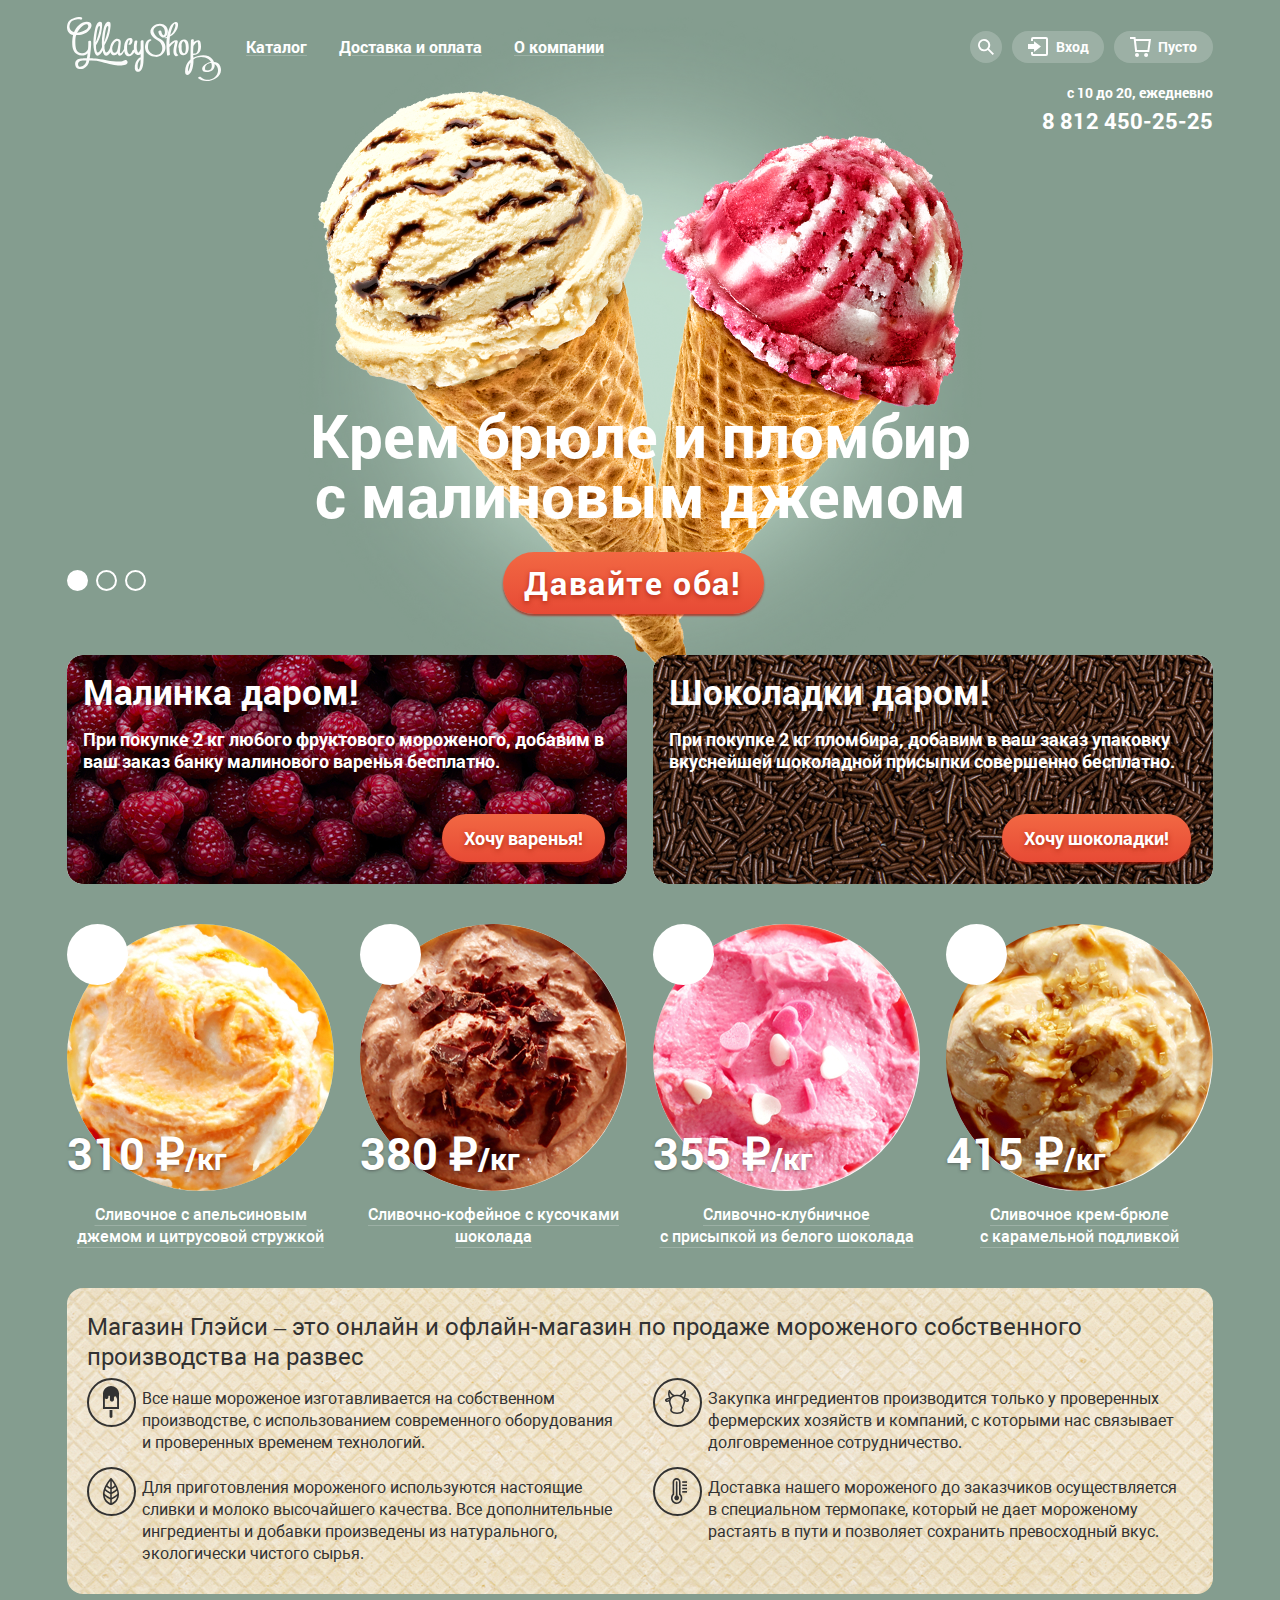
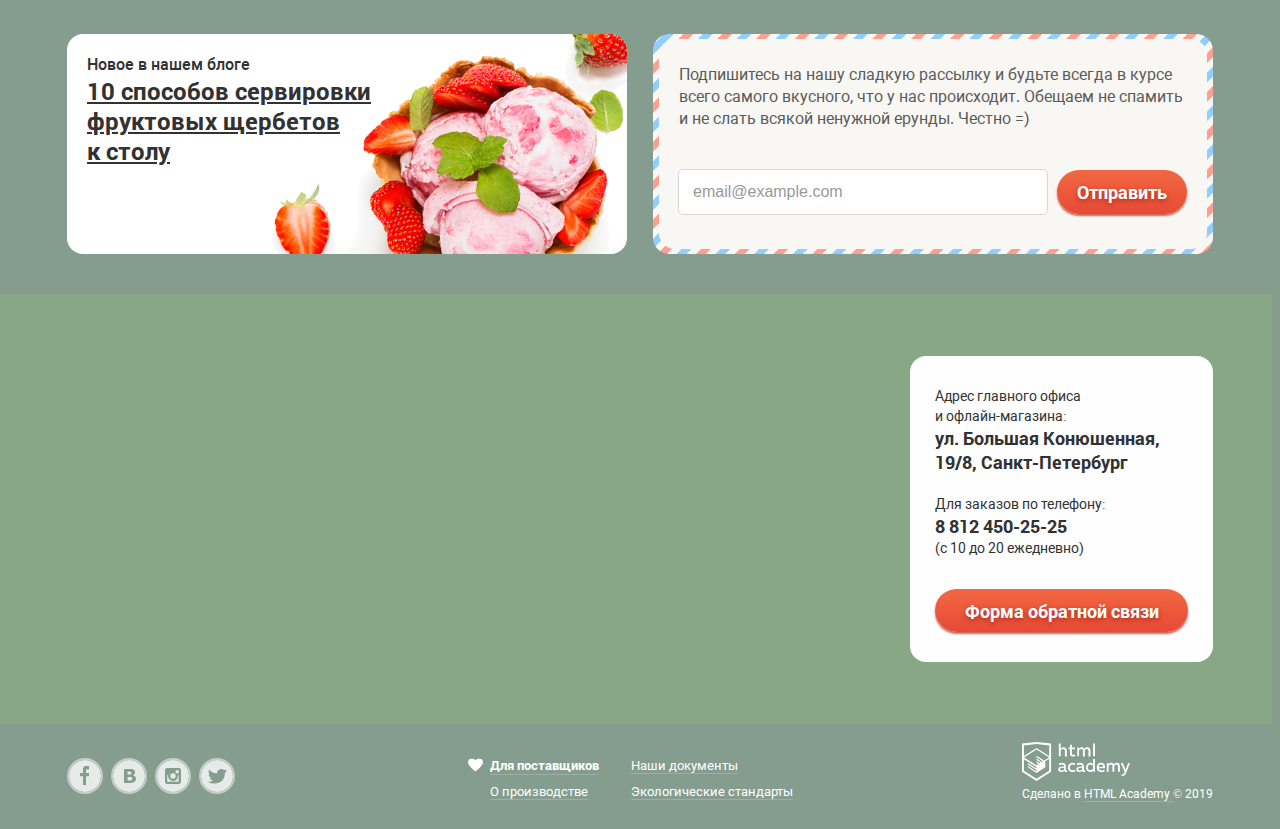
==== commit c25c6b2d: "Рефактор + Правки" ====
--- a/index.html
+++ b/index.html
@@ -1,7 +1,7 @@
 <!DOCTYPE html>
 <html class="page" lang="ru">
   <head>
-    <meta charset="utf-8" />
+    <meta charset="utf-8">
     <title>HTML Academy: Глейси</title>
     <link rel="stylesheet" href="./css/normalize.css">
     <link rel="stylesheet" href="./css/style.css">
@@ -93,8 +93,7 @@
                 type="text"
                 name="form-search"
                 id="form-search"
-                placeholder="Крем-брюле"
-              />
+                placeholder="Крем-брюле">
             </form>
           </li>
 
@@ -125,13 +124,13 @@
                 type="text"
                 name="sign-email"
                 placeholder="example@email.com"
-              />
+              >
               <input
                 class="input-field sign-form__password"
                 type="password"
                 name="sign-password"
                 placeholder="......"
-              />
+              >
 
               <button class="button sign-form__button" type="submit">
                 Войти
@@ -185,6 +184,7 @@
 
           <div class="carousel__switches">
             <button class="carousel__switch" type="button">
+              <span class="visually-hidden">Первый слайд</span>
               <svg
                 class="switch switch_current"
                 width="21"
@@ -197,6 +197,7 @@
             </button>
 
             <button class="carousel__switch" type="button">
+              <span class="visually-hidden">Второй слайд</span>
               <svg
                 class="switch"
                 width="21"
@@ -209,6 +210,7 @@
             </button>
 
             <button class="carousel__switch" type="button">
+              <span class="visually-hidden">Третий слайд</span>
               <svg
                 class="switch"
                 width="21"
@@ -222,16 +224,14 @@
           </div>
 
           <ul class="carousel__slide-list">
-            <li class="slide carousel__slide slide_current">
-              <div class="slide__pic-box">
-                <img
-                  class="slide__pic"
-                  src="./img/content/index-promo/ice-cream-promo1.png"
-                  alt="Картинка с мороженным `Крем брюле и пломбир с малиновым джемом`"
-                  width="716"
-                  height="716"
-                />
-              </div>
+            <li class="slide slide_current">
+              <img
+                class="slide__pic"
+                src="./img/content/index-promo/ice-cream-promo1.png"
+                alt="Картинка с мороженным `Крем брюле и пломбир с малиновым джемом`"
+                width="716"
+                height="716"
+              >
 
               <div class="slide__wrapper">
                 <h3 class="slide__title">
@@ -243,16 +243,14 @@
               </div>
             </li>
 
-            <li class="slide carousel__slide">
-              <div class="slide__pic-box">
-                <img
-                  class="slide__pic"
-                  src="./img/content/index-promo/ice-cream-promo2.png"
-                  alt="Картинка с мороженным `Шоколадный пломбир и лимонный сорбет`"
-                  width="716"
-                  height="716"
-                />
-              </div>
+            <li class="slide">
+              <img
+                class="slide__pic"
+                src="./img/content/index-promo/ice-cream-promo2.png"
+                alt="Картинка с мороженным `Шоколадный пломбир и лимонный сорбет`"
+                width="716"
+                height="716"
+              >
 
               <div class="slide__wrapper">
                 <h3 class="slide__title">
@@ -264,16 +262,14 @@
               </div>
             </li>
 
-            <li class="slide carousel__slide">
-              <div class="slide__pic-box">
-                <img
-                  class="slide__pic"
-                  src="./img/content/index-promo/ice-cream-promo3.png"
-                  alt="Картинка с мороженным `Пломбир с помадкой и клубничный щербет`"
-                  width="716"
-                  height="716"
-                />
-              </div>
+            <li class="slide">
+              <img
+                class="slide__pic"
+                src="./img/content/index-promo/ice-cream-promo3.png"
+                alt="Картинка с мороженным `Пломбир с помадкой и клубничный щербет`"
+                width="716"
+                height="716"
+              >
 
               <div class="slide__wrapper">
                 <h3 class="slide__title">
@@ -287,12 +283,12 @@
           </ul>
         </section>
 
-        <div class="page__wrapper main__content-wrapper">
-          <section class="sales main__sales">
+        <div class="main__content-wrapper page__wrapper">
+          <section class="sales">
             <h2 class="visually-hidden">Акции</h2>
 
             <ul class="sales__items">
-              <li class="sales__item sales__raspberry">
+              <li class="sales__item sales_raspberry">
                 <h3 class="sales__title">Малинка даром!</h3>
                 <p class="sales__text">
                   При покупке 2 кг любого фруктового мороженого, добавим в ваш
@@ -303,13 +299,12 @@
                 </button>
               </li>
 
-              <li class="sales__item sales__choco">
+              <li class="sales__item sales_choco">
                 <h3 class="sales__title">Шоколадки даром!</h3>
                 <p class="sales__text">
                   При покупке 2 кг пломбира, добавим в ваш заказ упаковку
                   вкуснейшей шоколадной присыпки совершенно бесплатно.
                 </p>
-
                 <button class="button sales__button" type="button">
                   Хочу шоколадки!
                 </button>
@@ -317,18 +312,18 @@
             </ul>
           </section>
 
-          <section class="bestsellers main__bestsellers">
+          <section class="bestsellers">
             <h2 class="visually-hidden">Хиты продаж</h2>
 
             <ul class="bestsellers__product-list">
-              <li class="product-card product-card--prime">
+              <li class="product-card product-card_prime">
                 <img
                   class="product-card__pic"
                   src="./img/content/product/orange_jam.jpg"
                   alt="Картинка мороженное сливочное с апельсиновым джемом и цитрусовой стружкой"
                   width="267"
                   height="267"
-                />
+                >
                 <div class="product-card__wrapper">
                   <p class="product-card__price">310 ₽<span>/кг</span></p>
                   <h3 class="product-card__name">
@@ -342,14 +337,14 @@
                 </div>
               </li>
 
-              <li class="product-card product-card--prime">
+              <li class="product-card product-card_prime">
                 <img
                   class="product-card__pic"
                   src="./img/content/product/choco_coffee.jpg"
                   alt="Картинка мороженное сливочно-кофейное с кусочками шоколада"
                   width="267"
                   height="267"
-                />
+                >
                 <div class="product-card__wrapper">
                   <p class="product-card__price">380 ₽<span>/кг</span></p>
                   <h3 class="product-card__name">
@@ -363,19 +358,19 @@
                 </div>
               </li>
 
-              <li class="product-card product-card--prime">
+              <li class="product-card product-card_prime">
                 <img
                   class="product-card__pic"
                   src="./img/content/product/strawberry_white_choco.jpg"
                   alt="Картинка мороженное сливочно-клубничное с присыпкой из белого шоколада"
                   width="267"
                   height="267"
-                />
+                >
                 <div class="product-card__wrapper">
                   <p class="product-card__price">355 ₽<span>/кг</span></p>
                   <h3 class="product-card__name">
                     <a class="product-card__link" href="./blank.html">
-                      Сливочно-клубничное <br />с присыпкой из белого шоколада
+                      Сливочно-клубничное <br>с присыпкой из белого шоколада
                     </a>
                   </h3>
                   <button class="button product-card__button" type="button">
@@ -384,19 +379,19 @@
                 </div>
               </li>
 
-              <li class="product-card product-card--prime">
+              <li class="product-card product-card_prime">
                 <img
                   class="product-card__pic"
                   src="./img/content/product/cremebrulee.jpg"
                   alt="Картинка мороженное сливочное крем-брюле с карамельной подливкой"
                   width="267"
                   height="267"
-                />
+                >
                 <div class="product-card__wrapper">
                   <p class="product-card__price">415 ₽<span>/кг</span></p>
                   <h3 class="product-card__name">
                     <a class="product-card__link" href="./blank.html">
-                      Сливочное крем-брюле <br />с карамельной подливкой
+                      Сливочное крем-брюле <br>с карамельной подливкой
                     </a>
                   </h3>
                   <button class="button product-card__button" type="button">
@@ -407,7 +402,7 @@
             </ul>
           </section>
 
-          <section class="about main__about">
+          <section class="about">
             <h2 class="visually-hidden">О нас</h2>
 
             <p class="about__title">
@@ -416,25 +411,25 @@
             </p>
 
             <ul class="features">
-              <li class="features__item features__item--tech">
+              <li class="features__item features__item_tech">
                 Все наше мороженое изготавливается на собственном производстве,
                 с использованием современного оборудования и проверенных
                 временем технологий.
               </li>
 
-              <li class="features__item features__item--wrnt">
+              <li class="features__item features__item_wrnt">
                 Закупка ингредиентов производится только у проверенных
                 фермерских хозяйств и компаний, с которыми нас связывает
                 долговременное сотрудничество.
               </li>
 
-              <li class="features__item features__item--eco">
+              <li class="features__item features__item_eco">
                 Для приготовления мороженого используются настоящие сливки и
                 молоко высочайшего качества. Все дополнительные ингредиенты и
                 добавки произведены из натурального, экологически чистого сырья.
               </li>
 
-              <li class="features__item features__item--delivery">
+              <li class="features__item features__item_delivery">
                 Доставка нашего мороженого до заказчиков осуществляется в
                 специальном термопаке, который не дает мороженому растаять в
                 пути и позволяет сохранить превосходный вкус.
@@ -450,13 +445,13 @@
               <article class="blog-article news__blog-article">
                 <a class="blog-article__link" href="./blank.html">
                   <h3 class="blog-article__title">
-                    10 способов сервировки фруктовых щербетов <br />к столу
+                    10 способов сервировки фруктовых щербетов<br>к столу
                   </h3>
                 </a>
               </article>
             </section>
 
-            <section class="subscribe main__subscribe">
+            <section class="subscribe">
               <h2 class="visually-hidden">Подписка на рассылку</h2>
 
               <div class="subscribe__wrapper">
@@ -477,7 +472,7 @@
                     type="text"
                     name="field-email"
                     placeholder="email@example.com"
-                  />
+                  >
                   <button class="button subscribe-form__button" type="submit">
                     Отправить
                   </button>
@@ -487,7 +482,7 @@
           </div>
         </div>
 
-        <section class="contacts main__contacts">
+        <section class="contacts">
           <h2 class="visually-hidden">Контакты</h2>
 
           <div class="contacts__map"></div>
@@ -496,13 +491,15 @@
               <div class="contacts__box">
                 <dl class="contacts__info">
                   <dt class="contacts__title">
-                    Адрес главного офиса <br />и офлайн-магазина:
+                    Адрес главного офиса <br>и офлайн-магазина:
                   </dt>
                   <dd class="contacts__text">
                     ул. Большая Конюшенная, 19/8, Санкт-Петербург
                   </dd>
 
-                  <dt class="contacts__title">Для заказов по телефону:</dt>
+                  <dt class="contacts__title">
+                    Для заказов по телефону:
+                  </dt>
                   <dd class="contacts__text">
                     <a class="contacts__link" href=":tel88124502525">8 812 450-25-25</a>
                     <span>(с 10 до 20 ежедневно)</span>
@@ -584,7 +581,7 @@
           <h2 class="visually-hidden">Дополнительная информация</h2>
 
           <ul class="extra__items">
-            <li class="extra__item extra__item--special">
+            <li class="extra__item extra__item_special">
               <a class="extra__link" href="./blank.html">
                 <svg
                   class="extra__item-icon"
@@ -598,13 +595,19 @@
               </a>
             </li>
             <li class="extra__item">
-              <a class="extra__link" href="./blank.html"> Наши документы </a>
+              <a class="extra__link" href="./blank.html">
+                Наши документы
+              </a>
             </li>
             <li class="extra__item">
-              <a class="extra__link" href="./blank.html"> О производстве </a>
+              <a class="extra__link" href="./blank.html">
+                О производстве
+              </a>
             </li>
             <li class="extra__item">
-              <a class="extra__link" href="./blank.html"> Экологические стандарты </a>
+              <a class="extra__link" href="./blank.html">
+                Экологические стандарты
+              </a>
             </li>
           </ul>
         </section>
@@ -620,8 +623,7 @@
               src="./img/content/logo-academy.svg"
               alt="Логотип академии"
               width="108"
-              height="39"
-            />
+              height="39">
           </a>
 
           <p class="copyright__text">
@@ -644,8 +646,10 @@
 
         <div class="feedback__wrapper">
           <p class="feedback__title">Мы обязательно вам ответим!</p>
+
           <button class="feedback-form__button-close" type="button">
             <span class="visually-hidden">Закрыть</span>
+
             <svg width="18" height="17" viewBox="0 0 18 17">
               <use xlink:href="#close-big"></use>
             </svg>
@@ -663,13 +667,13 @@
             type="text"
             name="feedback-name"
             placeholder="Имя Фамилия"
-          />
+          >
           <input
             class="input-field feedback-form__field"
             type="text"
             name="feedback-email"
             placeholder="example@email.com"
-          />
+          >
 
           <textarea
             class="input-field feedback-form__review"
--- a/css/style.css
+++ b/css/style.css
@@ -164,6 +164,12 @@
   height: 100%;
 }
 
+.page__wrapper {
+  width: 1200px;
+  padding: 0 27px;
+  margin: 0 auto;
+}
+
 .body {
   display: grid;
   min-height: 100%;
@@ -188,6 +194,12 @@
 .body_brown {
   background-color: var(--page-bg-brown);
   background-image: url(../img/content/index-promo/promo3-bg.png);
+}
+
+.page_catalog .body_green,
+.page_catalog .body_grey,
+.page_catalog .body_brown {
+  background-image: none;
 }
 
 .container {
@@ -198,17 +210,11 @@
   min-height: 100%;
 }
 
-.page__wrapper {
-  width: 1200px;
-  padding: 0 27px;
-  margin: 0 auto;
-}
-
-.page__container--catalog {
+.container_catalog {
   grid-template-rows: min-content min-content min-content;
 }
 
-.page__container--catalog::before {
+.container_catalog::before {
   content: "";
   display: block;
   width: 100%;
@@ -231,16 +237,6 @@
 .page__main-catalog {
   /* margin-top: -34px; */
   z-index: 200;
-}
-
-.page__footer {
-  grid-column: 1 / -1;
-  grid-row: 2 / 3;
-}
-
-.page__container--catalog .page__footer {
-  grid-column: 1 / -1;
-  grid-row: 3 / 4;
 }
 
 .page__header {
@@ -306,6 +302,7 @@
   flex-wrap: wrap;
   align-items: center;
   padding-left: 25px;
+  margin-left: -13px;
   list-style: none;
 }
 
@@ -314,10 +311,10 @@
 }
 
 .main-navigation__item:not(:last-child) {
-  margin-right: 32px;
-}
-
-.main-navigation__item:focus-within .main-navigation__link::before {
+  margin-right: 6px;
+}
+
+.main-navigation__item:focus-within .main-navigation__link {
   background-color: var(--active-grey);
   box-shadow: inset 0px 2px 1px var(--base-darkgrey);
 }
@@ -327,39 +324,25 @@
 }
 
 .main-navigation__link {
+  display: flex;
+  padding: 6px 13px;
   font-size: 16px;
   line-height: 18px;
   color: var(--base-white);
-  text-decoration: none;
-  border-bottom: 1px solid;
-  border-bottom-color: var(--transparent-base-white);
+  text-underline-offset: 2px;
+  text-decoration-color: var(--transparent-base-white);
+  background-color: transparent;
+  border-radius: 26px;
 }
 
 .main-navigation__link[href]:hover,
 .main-navigation__link[href]:focus {
   text-decoration: none;
   color: var(--base-black);
-}
-
-.main-navigation__link::before {
-  content: "";
-  display: block;
-  width: calc(100% + (13px * 2));
-  height: 31px;
-  position: absolute;
-  top: -6px;
-  left: -13px;
-  border-radius: 26px;
-  background-color: transparent;
-  z-index: -100;
-}
-
-.main-navigation__link[href]:hover::before,
-.main-navigation__link[href]:focus::before {
   background-color: var(--base-white);
 }
 
-.main-navigation__link[href]:active::before {
+.main-navigation__link[href]:active {
   background-color: var(--active-grey);
   box-shadow: inset 0px 2px 1px var(--base-darkgrey);
 }
@@ -367,15 +350,12 @@
 .main-navigation__link:not([href]) {
   color: var(--base-white);
   border: none;
-}
-
-.main-navigation__link:not([href])::before {
   background-color: var(--base-darkpearl);
 }
 
 .main-navigation__inner-list {
   position: absolute;
-  top: 32px;
+  top: 35px;
   left: -500px;
   opacity: 0;
   z-index: -100;
@@ -416,7 +396,7 @@
 .main-navigation__link:focus + .inner-list,
 .inner-list:focus-within,
 .inner-list:hover {
-  left: -22px;
+  left: -8px;
   opacity: 1;
   z-index: 100;
 }
@@ -638,7 +618,7 @@
   color: var(--base-white);
 }
 
-.cart-nonzero .user-navigation__button-cart {
+.cart-nonzero .user-navigation__button {
   color: var(--base-black);
   background: var(--base-white);
 }
@@ -654,27 +634,29 @@
 }
 
 .cart-form {
+  display: grid;
   grid-template-rows: min-content auto auto;
   width: 539px;
   height: 242px;
-  padding: 0 15px 21px;
+  padding: 10px 15px 21px;
   font-weight: 400;
   font-size: 13px;
   color: var(--base-black);
 }
 
 .user-navigation__button:hover + .cart-form,
-.user-navigation__button:focus + .cart-form {
-  display: grid;
-  left: calc(100% - 539px);
-}
-
+.user-navigation__button:focus + .cart-form,
 .cart-form:hover,
 .cart-form:focus-within {
   display: grid;
   left: calc(100% - 539px);
 }
 
+.cart-form__total {
+  margin-top: 0;
+  margin-bottom: 0;
+}
+
 .cart-form__button {
   width: 172px;
   height: 44px;
@@ -682,7 +664,7 @@
 }
 
 .product-list {
-  padding: 8px 0 0 6px;
+  padding-left: 0px;
   box-shadow: 0 2px 1px -1px var(--cart-form-line-grey);
   list-style: none;
 }
@@ -690,10 +672,6 @@
 .product-list__card {
   display: flex;
   align-items: baseline;
-}
-
-.product-list__card:not(:last-child) {
-  margin-bottom: 20px;
 }
 
 .product-list__card:last-child {
@@ -704,14 +682,17 @@
   width: 33px;
   height: 33px;
   margin-right: 13px;
-  transform: translateY(25%);
+  transform: translateY(30%);
   border-radius: 50%;
 }
 
 .product-list__name {
   max-width: 216px;
+  margin-top: 0;
+  margin-bottom: 0;
   margin-right: 31px;
   font-size: 13px;
+  line-height: 16px;
   font-weight: 400;
 }
 
@@ -723,12 +704,9 @@
   color: var(--extra-grey);
 }
 
-.product-list__total {
-  justify-self: end;
-}
-
 .product-list__button-close {
   order: -1;
+  padding-right: 0;
   margin-right: 9px;
   border: none;
   background: transparent;
@@ -770,6 +748,54 @@
   line-height: 24px;
 }
 
+.header__crumbs {
+  grid-column: 1 / 3;
+  grid-row: 2 / 3;
+  position: relative;
+  top: 5px;
+}
+
+.crumbs {
+  display: flex;
+  margin-top: 0;
+  margin-bottom: 0;
+  padding-left: 0;
+  list-style: none;
+}
+
+.crumbs__item:not(:last-child)::after {
+  content: "";
+  display: inline-block;
+  width: 6px;
+  height: 6px;
+  margin: 0 6px;
+  position: relative;
+  top: -1px;
+  background-image: url(../img/design/icons/crumbs-icon.svg);
+}
+
+.crumbs__link {
+  font-weight: 400;
+  font-size: 14px;
+  line-height: 16px;
+  color: var(--base-white);
+  text-decoration: none;
+  border-bottom: 1px solid;
+  border-bottom-color: var(--transparent-base-white);
+}
+
+.crumbs__link:hover,
+.crumbs__link:focus {
+  color: var(--base-dimred);
+  border-bottom-color: var(--transparent-dimred);
+}
+
+.crumbs__link:not([href]),
+.crumbs__link:not([href]):hover {
+  color: var(--base-white);
+  border-bottom-color: transparent;
+}
+
 .main__title {
   display: flex;
   margin-top: 0;
@@ -809,13 +835,12 @@
   display: grid;
 }
 
-.slide__pic-box {
+.slide__pic {
   grid-column: 1 / -1;
   grid-row: 1 / -1;
   width: 716px;
   height: 716px;
   margin: 0 auto;
-  text-align: center;
 }
 
 .slide__wrapper {
@@ -833,7 +858,6 @@
 }
 
 .carousel__button {
-  align-self: end;
   display: flex;
   align-items: center;
   justify-content: center;
@@ -929,11 +953,11 @@
   border-radius: 70px;
 }
 
-.sales__raspberry {
+.sales_raspberry {
   background-image: url(../img/design/index/raspberry-bg.jpg);
 }
 
-.sales__choco {
+.sales_choco {
   background-image: url(../img/design/index/choco-bg.jpg);
 }
 
@@ -997,7 +1021,7 @@
   display: block;
 }
 
-.product-card--prime::after {
+.product-card_prime::after {
   content: "";
   display: block;
   width: 61px;
@@ -1087,6 +1111,7 @@
   min-height: 306px;
   padding-top: 24px;
   padding-left: 20px;
+  padding-right: 20px;
   border-radius: 16px;
   font-weight: 400;
   color: var(--base-black);
@@ -1094,7 +1119,6 @@
 }
 
 .about__title {
-  width: 995px;
   margin-top: 0;
   margin-bottom: 16px;
   font-size: 24px;
@@ -1104,7 +1128,6 @@
 .features {
   display: flex;
   flex-wrap: wrap;
-  min-height: 200px;
   margin-top: 0;
   margin-bottom: 0;
   padding-left: 0;
@@ -1113,6 +1136,7 @@
 
 .features__item {
   max-width: 535px;
+  margin-bottom: 23px;
   padding-left: 55px;
   position: relative;
   font-size: 16px;
@@ -1121,7 +1145,6 @@
 
 .features__item:nth-child(2n - 1) {
   margin-right: 31px;
-  margin-bottom: 23px;
 }
 
 .features__item::before {
@@ -1134,19 +1157,19 @@
   left: 0px;
 }
 
-.features__item--tech::before {
+.features__item_tech::before {
   background-image: url(../img/design/icons/ice-cream.svg);
 }
 
-.features__item--eco::before {
+.features__item_eco::before {
   background-image: url(../img/design/icons/leaf.svg);
 }
 
-.features__item--wrnt::before {
+.features__item_wrnt::before {
   background-image: url(../img/design/icons/cow.svg);
 }
 
-.features__item--delivery::before {
+.features__item_delivery::before {
   background-image: url(../img/design/icons/thermometer.svg);
 }
 
@@ -1203,7 +1226,6 @@
   line-height: 22px;
   color: var(--extra-black);
   background-image: url(../img/design/index/mail-bg.png);
-  /* background-repeat: no-repeat; */
 }
 
 .subscribe__wrapper {
@@ -1250,6 +1272,7 @@
   color: var(--base-black);
 }
 
+/* временные стили */
 .contacts__map {
   width: calc(100% + (100vw - 100%) / 2);
   height: 430px;
@@ -1318,51 +1341,6 @@
   width: 253px;
   height: 43px;
   border-radius: 70px;
-}
-
-.header__crumbs {
-  grid-column: 1 / 3;
-  grid-row: 2 / 3;
-  position: relative;
-  top: 5px;
-}
-
-.crumbs {
-  display: flex;
-  list-style: none;
-}
-
-.crumbs__item:not(:last-child)::after {
-  content: "";
-  display: inline-block;
-  width: 6px;
-  height: 6px;
-  margin: 0 6px;
-  position: relative;
-  top: -1px;
-  background-image: url(../img/design/icons/crumbs-icon.svg);
-}
-
-.crumbs__link {
-  font-weight: 400;
-  font-size: 14px;
-  line-height: 16px;
-  color: var(--base-white);
-  text-decoration: none;
-  border-bottom: 1px solid;
-  border-bottom-color: var(--transparent-base-white);
-}
-
-.crumbs__link:hover,
-.crumbs__link:focus {
-  color: var(--base-dimred);
-  border-bottom-color: var(--transparent-dimred);
-}
-
-.crumbs__link:not([href]),
-.crumbs__link:not([href]):hover {
-  color: var(--base-white);
-  border-bottom-color: transparent;
 }
 
 .main__filters {
@@ -1669,6 +1647,15 @@
   background-color: var(--base-white);
 }
 
+.page__footer {
+  grid-column: 1 / -1;
+  grid-row: 2 / 3;
+}
+
+.container_catalog .page__footer {
+  grid-row: 3 / 4;
+}
+
 .footer {
   display: grid;
   grid-template-columns: repeat(3, 1fr);
@@ -1678,15 +1665,6 @@
   font-weight: 400;
 }
 
-.footer__extra {
-  justify-self: center;
-  align-self: center;
-}
-
-.footer__copyright {
-  justify-self: end;
-}
-
 .socials__items {
   display: flex;
   margin-top: 0;
@@ -1698,7 +1676,7 @@
   margin-right: 8px;
 }
 
-.socials__link .socials__link-icon {
+.socials__link-icon {
   width: 36px;
   height: 36px;
   fill: var(--base-white);
@@ -1717,6 +1695,11 @@
   border-color: var(--transparent-lightgrey);
 }
 
+.footer__extra {
+  justify-self: center;
+  align-self: center;
+}
+
 .extra {
   font-size: 13px;
 }
@@ -1746,7 +1729,7 @@
   margin-top: 8px;
 }
 
-.extra__item--special {
+.extra__item_special {
   position: relative;
   top: -2px;
   font-weight: 700;
@@ -1772,6 +1755,10 @@
 .extra__link:focus .extra__item-icon {
   color: var(--base-dimred);
   border-bottom-color: var(--transparent-dimred);
+}
+
+.footer__copyright {
+  justify-self: end;
 }
 
 .copyright__text {
@@ -1799,6 +1786,10 @@
   height: 2419px;
   background-color: var(--overlay-black);
   z-index: 1000;
+}
+
+.feedback__overlay_show {
+  display: block;
 }
 
 .feedback {
@@ -1810,7 +1801,7 @@
   padding-right: 25px;
   padding-bottom: 27px;
 
-  position: absolute;
+  position: sticky;
   top: 338px;
   left: calc((100% - 477px) / 2);
 
@@ -1823,9 +1814,11 @@
 .feedback__wrapper {
   display: flex;
   justify-content: space-between;
+  align-items: baseline;
 }
 
 .feedback__title {
+  margin-top: 0;
   margin-bottom: 16px;
 }
 
@@ -1859,9 +1852,10 @@
 }
 
 .feedback-form__button-close {
+  padding: 0;
   position: relative;
-  top: -15px;
-  left: 12px;
+  top: -5px;
+  left: 9px;
   border: none;
   background: transparent;
   cursor: pointer;
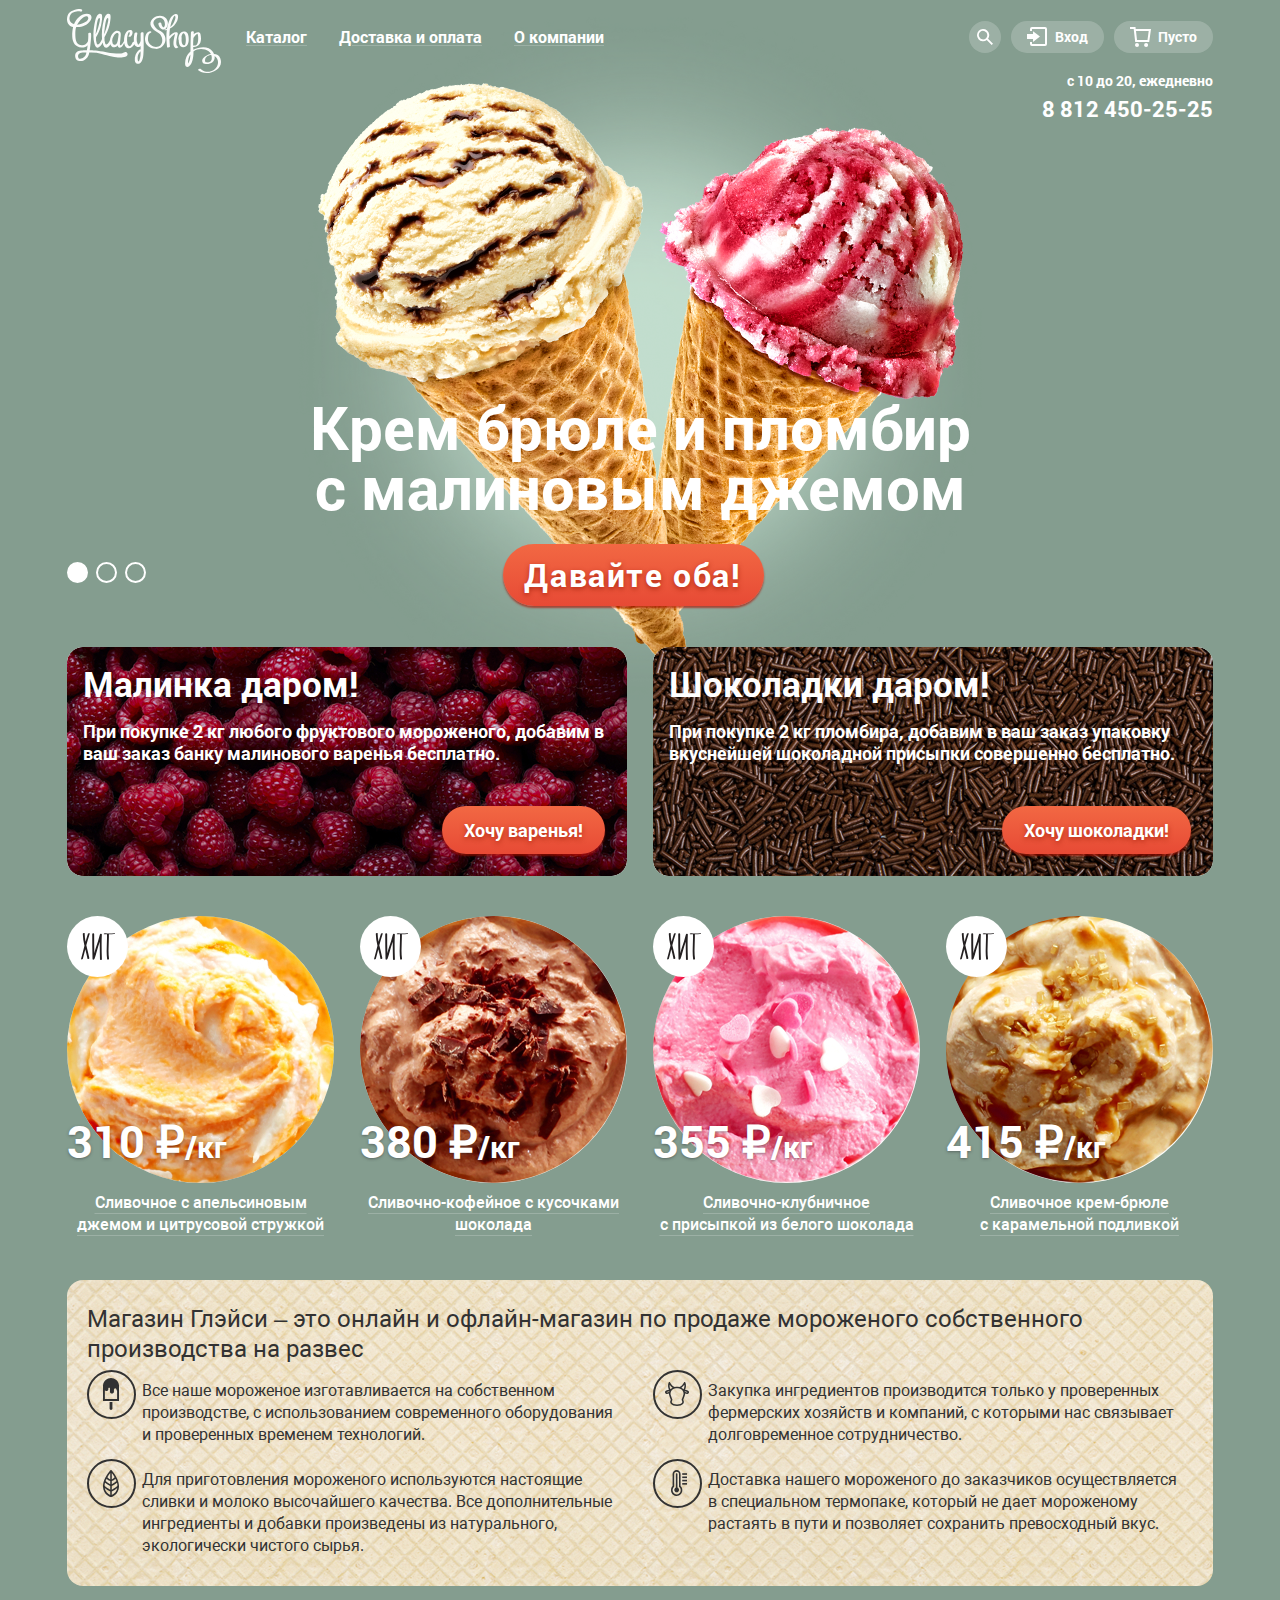
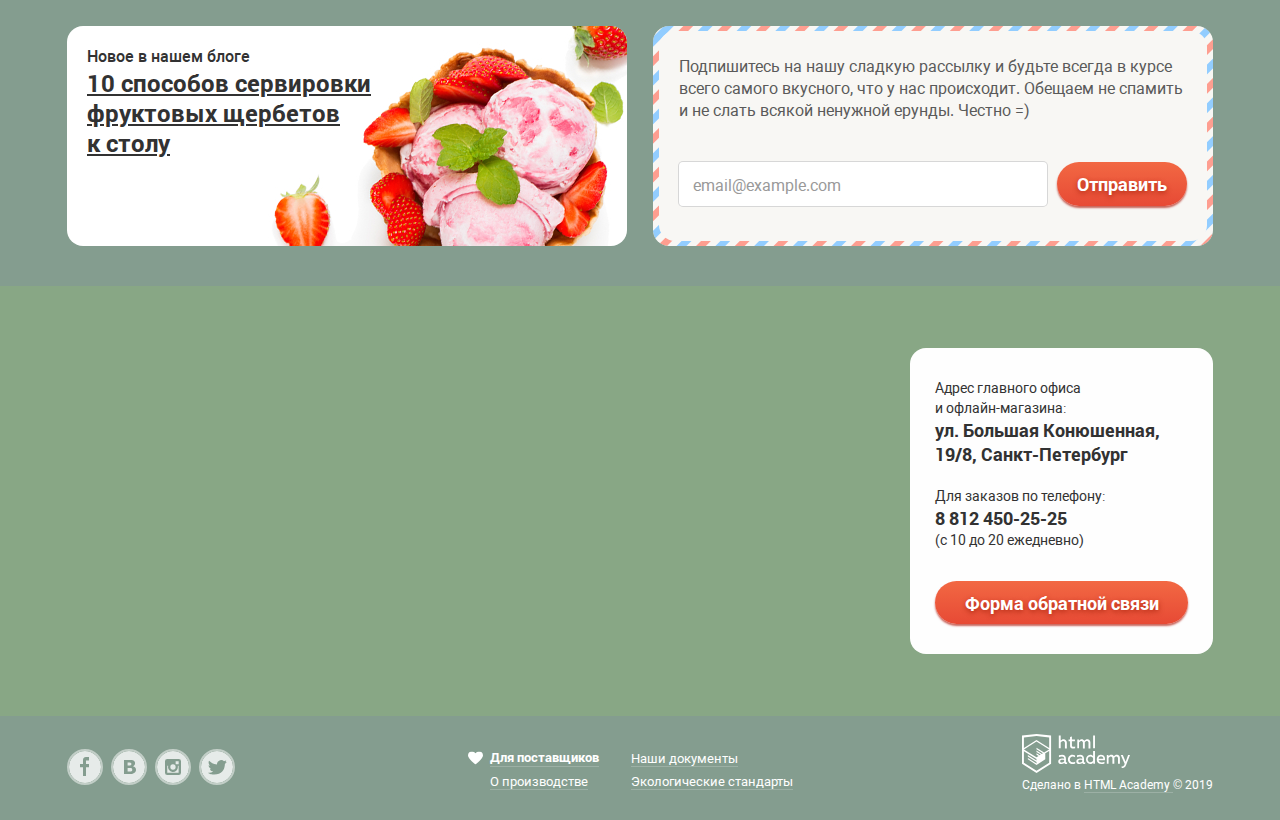
==== commit 3a9fddb5: "Убирает директорию пейджс" ====
--- a/index.html
+++ b/index.html
@@ -16,6 +16,7 @@
       <header class="header page__header page__wrapper">
         <a class="header__logo">
           <img
+            class="header__logo-pic"
             src="./img/content/logo.svg"
             alt="Логотип магазина `Глэйси`"
             width="154"
@@ -68,9 +69,10 @@
 
         <ul class="user-navigation header__user-navigation">
           <li class="user-navigation__item">
-            <a
+            <label
               class="user-navigation__button user-navigation__button_search"
-              href="./blank.html"
+              for="form-search"
+              tabindex="0"
             >
               <svg
                 class="user-navigation__icon-search"
@@ -81,7 +83,7 @@
                 <use xlink:href="#search"></use>
               </svg>
               <span class="visually-hidden">Поиск</span>
-            </a>
+            </label>
 
             <form
               class="header__form search-form user-navigation__search-form"
@@ -232,7 +234,6 @@
                 width="716"
                 height="716"
               >
-
               <div class="slide__wrapper">
                 <h3 class="slide__title">
                   Крем брюле и пломбир с малиновым джемом
@@ -251,7 +252,6 @@
                 width="716"
                 height="716"
               >
-
               <div class="slide__wrapper">
                 <h3 class="slide__title">
                   Шоколадный пломбир и лимонный сорбет
@@ -270,7 +270,6 @@
                 width="716"
                 height="716"
               >
-
               <div class="slide__wrapper">
                 <h3 class="slide__title">
                   Пломбир с помадкой и клубничный щербет
@@ -320,7 +319,7 @@
                 <img
                   class="product-card__pic"
                   src="./img/content/product/orange_jam.jpg"
-                  alt="Картинка мороженное сливочное с апельсиновым джемом и цитрусовой стружкой"
+                  alt="Мороженое сливочное с апельсиновым джемом и цитрусовой стружкой"
                   width="267"
                   height="267"
                 >
@@ -341,7 +340,7 @@
                 <img
                   class="product-card__pic"
                   src="./img/content/product/choco_coffee.jpg"
-                  alt="Картинка мороженное сливочно-кофейное с кусочками шоколада"
+                  alt="Мороженое сливочно-кофейное с кусочками шоколада"
                   width="267"
                   height="267"
                 >
@@ -362,7 +361,7 @@
                 <img
                   class="product-card__pic"
                   src="./img/content/product/strawberry_white_choco.jpg"
-                  alt="Картинка мороженное сливочно-клубничное с присыпкой из белого шоколада"
+                  alt="Мороженое сливочно-клубничное с присыпкой из белого шоколада"
                   width="267"
                   height="267"
                 >
@@ -383,7 +382,7 @@
                 <img
                   class="product-card__pic"
                   src="./img/content/product/cremebrulee.jpg"
-                  alt="Картинка мороженное сливочное крем-брюле с карамельной подливкой"
+                  alt="Мороженое сливочное крем-брюле с карамельной подливкой"
                   width="267"
                   height="267"
                 >
@@ -442,9 +441,9 @@
               <h2 class="visually-hidden">Наши новости</h2>
 
               <p class="news__title">Новое в нашем блоге</p>
-              <article class="blog-article news__blog-article">
-                <a class="blog-article__link" href="./blank.html">
-                  <h3 class="blog-article__title">
+              <article class="blog">
+                <a class="blog__link" href="./blank.html">
+                  <h3 class="blog__title">
                     10 способов сервировки фруктовых щербетов<br>к столу
                   </h3>
                 </a>
@@ -640,14 +639,14 @@
       </footer>
     </div>
 
-    <div class="feedback__overlay">
+    <div class="feedback-overlay">
       <section class="feedback">
         <h2 class="visually-hidden">Форма обратной связи</h2>
 
         <div class="feedback__wrapper">
           <p class="feedback__title">Мы обязательно вам ответим!</p>
 
-          <button class="feedback-form__button-close" type="button">
+          <button class="feedback__button-close" type="button">
             <span class="visually-hidden">Закрыть</span>
 
             <svg width="18" height="17" viewBox="0 0 18 17">
@@ -657,7 +656,7 @@
         </div>
 
         <form
-          class="feedback-form feedback__form"
+          class="feedback-form"
           action="https://echo.htmlacademy.ru/"
           method="get"
           name="form-feedback"
--- a/css/style.css
+++ b/css/style.css
@@ -66,6 +66,10 @@
   --transparent-darkgrey: rgba(49, 50, 53, 0.5);
   --transparent-extra-grey: rgba(248, 247, 244, 0.5);
   --transparent-more-grey: rgba(50, 50, 50, 0.2);
+
+  --fallback-raspberry: #a21139;
+  --fallback-choco: #78513f;
+  --fallback-about: #f0e5c9;
 }
 
 *,
@@ -82,14 +86,6 @@
   margin: -1px;
 }
 
-.base-link {
-  /* display: inline-block; */
-  text-decoration: none;
-
-  border-bottom: 1px solid;
-  border-bottom-color: var(--transparent-base-white);
-}
-
 .button {
   border: none;
 
@@ -173,7 +169,7 @@
 .body {
   display: grid;
   min-height: 100%;
-  font-family: "Roboto";
+  font-family: "Roboto", "Arial", sans-serif;
   font-weight: 700;
   color: var(--base-white);
   background-repeat: no-repeat;
@@ -183,17 +179,17 @@
 
 .body_green {
   background-color: var(--page-bg-green);
-  background-image: url(../img/content/index-promo/promo1-bg.png);
+  background-image: url(../img/design/index-bg/promo1-bg.png);
 }
 
 .body_grey {
   background-color: var(--page-bg-grey);
-  background-image: url(../img/content/index-promo/promo2-bg.png);
+  background-image: url(../img/design/index-bg/promo2-bg.png);
 }
 
 .body_brown {
   background-color: var(--page-bg-brown);
-  background-image: url(../img/content/index-promo/promo3-bg.png);
+  background-image: url(../img/design/index-bg/promo3-bg.png);
 }
 
 .page_catalog .body_green,
@@ -235,7 +231,6 @@
 }
 
 .page__main-catalog {
-  /* margin-top: -34px; */
   z-index: 200;
 }
 
@@ -297,6 +292,12 @@
   margin-top: 9px;
 }
 
+.header__logo-pic {
+  display: block;
+  width: 154px;
+  height: 64px;
+}
+
 .main-navigation {
   display: flex;
   flex-wrap: wrap;
@@ -364,7 +365,7 @@
 .inner-list {
   display: flex;
   flex-direction: column;
-  width: 143px;
+  min-width: 143px;
   padding-left: 0;
   box-shadow: 0px 20px 20px var(--box-shadow-black);
   border-radius: 4px;
@@ -385,6 +386,7 @@
   align-items: center;
   height: 27px;
   padding-left: 21px;
+  padding-right: 9px;
   text-decoration: none;
   font-weight: 400;
   font-size: 14px;
@@ -517,8 +519,10 @@
 }
 
 .user-navigation__button_sign {
-  min-width: 92px;
+  /* min-width: 92px; */
   min-height: 32px;
+  padding-left: 16px;
+  padding-right: 16px;
   border-radius: 20px;
 }
 
@@ -769,8 +773,7 @@
   width: 6px;
   height: 6px;
   margin: 0 6px;
-  position: relative;
-  top: -1px;
+  vertical-align: middle;
   background-image: url(../img/design/icons/crumbs-icon.svg);
 }
 
@@ -799,6 +802,7 @@
 .main__title {
   display: flex;
   margin-top: 0;
+  margin-bottom: 55px;
   font-size: 35px;
   line-height: 27px;
 }
@@ -954,11 +958,13 @@
 }
 
 .sales_raspberry {
-  background-image: url(../img/design/index/raspberry-bg.jpg);
+  background-color: var(--fallback-raspberry);
+  background-image: url(../img/design/index/sales/raspberry-bg.jpg);
 }
 
 .sales_choco {
-  background-image: url(../img/design/index/choco-bg.jpg);
+  background-color: var(--fallback-choco);
+  background-image: url(../img/design/index/sales/choco-bg.jpg);
 }
 
 .products {
@@ -973,7 +979,7 @@
   display: grid;
   grid-template-columns: repeat(4, auto);
   column-gap: 26px;
-  row-gap: 40px;
+  row-gap: 35px;
   width: 100%;
   margin-top: 0;
   margin-bottom: 0;
@@ -984,7 +990,7 @@
 }
 
 .products__items {
-  margin-bottom: 70px;
+  margin-bottom: 77px;
 }
 
 .product-card {
@@ -1039,7 +1045,11 @@
 }
 
 .product-card__pic {
+  display: block;
+  width: 267px;
+  height: 267px;
   border-radius: 50%;
+  background-color: var(--base-grey);
 }
 
 .product-card__wrapper {
@@ -1115,7 +1125,8 @@
   border-radius: 16px;
   font-weight: 400;
   color: var(--base-black);
-  background-image: url(../img/design/index/waffle-pattern.jpg);
+  background-color: var(--fallback-about);
+  background-image: url(../img/design/index/about/waffle-pattern.jpg);
 }
 
 .about__title {
@@ -1149,7 +1160,6 @@
 
 .features__item::before {
   content: "";
-  display: inline-block;
   width: 49px;
   height: 49px;
   position: absolute;
@@ -1158,19 +1168,19 @@
 }
 
 .features__item_tech::before {
-  background-image: url(../img/design/icons/ice-cream.svg);
+  background-image: url(../img/design/icons/features/ice-cream.svg);
 }
 
 .features__item_eco::before {
-  background-image: url(../img/design/icons/leaf.svg);
+  background-image: url(../img/design/icons/features/leaf.svg);
 }
 
 .features__item_wrnt::before {
-  background-image: url(../img/design/icons/cow.svg);
+  background-image: url(../img/design/icons/features/cow.svg);
 }
 
 .features__item_delivery::before {
-  background-image: url(../img/design/icons/thermometer.svg);
+  background-image: url(../img/design/icons/features/thermometer.svg);
 }
 
 .main__wrapper {
@@ -1190,7 +1200,7 @@
   padding-left: 20px;
   color: var(--base-black);
   background-color: var(--base-white);
-  background-image: url(../img/design/index/strawberry-bg.jpg);
+  background-image: url(../img/design/index/news/strawberry-bg.jpg);
   background-repeat: no-repeat;
 }
 
@@ -1202,11 +1212,11 @@
   line-height: 22px;
 }
 
-.blog-article__link {
+.blog__link {
   color: var(--base-black);
 }
 
-.blog-article__title {
+.blog__title {
   width: 287px;
   margin-top: 0;
   margin-bottom: 0;
@@ -1214,8 +1224,8 @@
   line-height: 30px;
 }
 
-.blog-article__link:hover,
-.blog-article__link:focus {
+.blog__link:hover,
+.blog__link:focus {
   color: var(--base-brightred);
 }
 
@@ -1225,7 +1235,8 @@
   font-size: 16px;
   line-height: 22px;
   color: var(--extra-black);
-  background-image: url(../img/design/index/mail-bg.png);
+  background-color: var(--base-beige);
+  background-image: url(../img/design/index/subscribe/mail-bg.png);
 }
 
 .subscribe__wrapper {
@@ -1344,7 +1355,6 @@
 }
 
 .main__filters {
-  margin-top: 52px;
   margin-bottom: 40px;
 }
 
@@ -1356,8 +1366,7 @@
 .filters-form__section {
   min-height: 36px;
   position: relative;
-  top: 2px;
-  margin-right: 15px;
+  margin-right: 12px;
   border: none;
   border-radius: 20px;
   background-color: var(--transparent-base-white);
@@ -1387,7 +1396,7 @@
 
 .filters-form__section-sort:hover::after,
 .filters-form__section-sort:focus-within::after {
-  background-image: url(../img/design/icons/select-arrow-active.svg);
+  background-image: url(../img/design/icons/form-select/select-arrow-active.svg);
 }
 
 .filters-form__section-sort:hover .filters-form__sort,
@@ -1397,13 +1406,15 @@
 
 .filters-form__section-sort::after {
   content: "";
-  display: inline-block;
   width: 11px;
   height: 10px;
-  background-image: url(../img/design/icons/select-arrow.svg);
+  position: absolute;
+  right: 16px;
+  background-image: url(../img/design/icons/form-select/select-arrow.svg);
 }
 
 .filters-form__sort {
+  width: 100%;
   border: none;
   font-size: 16px;
   line-height: 18px;
@@ -1425,12 +1436,18 @@
   align-items: baseline;
 }
 
-.filters-form__from-price,
-.filters-form__to-price {
-  width: 36px;
+.filters-form__price {
+  display: flex;
+  width: 24px;
   margin: 0 5px;
+  padding: 0;
+  font-family: "Roboto";
+  font-size: 14px;
+  line-height: 16px;
+  color: var(--base-white);
   border: none;
   background: transparent;
+  -moz-appearance: textfield;
 }
 
 .filters-form__range-slider {
@@ -1439,11 +1456,20 @@
   position: relative;
 }
 
-.filters-form__from-price::placeholder,
-.filters-form__to-price::placeholder {
+.filters-form__price::placeholder {
   font-size: 14px;
   line-height: 16px;
   color: var(--base-white);
+}
+
+.filters-form__price::-webkit-outer-spin-button,
+.filters-form__price::-webkit-inner-spin-button {
+  -webkit-appearance: none;
+  margin: 0;
+}
+
+.filters-price__rub {
+  margin-right: 5px;
 }
 
 .filters-form__line,
@@ -1528,15 +1554,14 @@
 
 .filters-form__section-fill {
   display: flex;
-  justify-content: space-between;
   align-items: center;
   width: 711px;
   margin-top: 38px;
-  padding: 0 19px 0 16px;
+  padding: 0 14px 0 14px;
 }
 
 .filters-form__section-fill .filters-form__title {
-  top: -30px;
+  top: -25px;
 }
 
 .filters-form__checkbox {
@@ -1547,19 +1572,40 @@
   top: -2px;
 }
 
+.filters-form__checkbox:nth-of-type(1) {
+  margin-left: 32px;
+  margin-right: 52px;
+}
+
+.filters-form__checkbox:nth-of-type(2) {
+  margin-right: 56px;
+}
+
+.filters-form__checkbox:nth-of-type(3) {
+  margin-right: 58px;
+}
+
+.filters-form__checkbox:nth-of-type(4) {
+  margin-right: 52px;
+}
+
 .filters-form__checkbox::before {
   content: "";
-  display: inline-block;
   width: 20px;
   height: 20px;
-  margin-right: 10px;
-  background-image: url(../img/design/icons/checkbox-off.svg);
+  position: absolute;
+  left: -32px;
+  background-image: url(../img/design/icons/checkbox/checkbox-off.svg);
   opacity: 0.8;
+}
+
+.filters-form__checkbox:nth-of-type(3)::before {
+  margin-right: 13px;
 }
 
 .filters-form__checkbox-input:checked + .filters-form__checkbox::before {
   width: 24px;
-  background-image: url(../img/design/icons/checkbox-on.svg);
+  background-image: url(../img/design/icons/checkbox/checkbox-on.svg);
 }
 
 .filters-form__checkbox-input:not([disabled])
@@ -1606,18 +1652,22 @@
 }
 
 .pagination__button {
+  padding: 0;
   border: none;
   background: transparent;
 }
 
-.pagination__button--disabled {
+.pagination__button_disabled {
   fill-opacity: 0.2;
 }
 
 .pagination__pages {
   display: flex;
+  margin-top: 0;
   margin-left: 16px;
   margin-right: 16px;
+  margin-bottom: 0;
+  padding-left: 0;
   list-style: none;
 }
 
@@ -1761,6 +1811,11 @@
   justify-self: end;
 }
 
+.copyright__logo-academy {
+  width: 108px;
+  height: 39px;
+}
+
 .copyright__text {
   margin-top: 2px;
   font-size: 12px;
@@ -1779,16 +1834,16 @@
   border-bottom-color: var(--transparent-dimred);
 }
 
-.feedback__overlay {
+.feedback-overlay {
   display: none;
-  position: absolute;
+  position: fixed;
   width: 100%;
-  height: 2419px;
+  height: 100%;
   background-color: var(--overlay-black);
   z-index: 1000;
 }
 
-.feedback__overlay_show {
+.feedback-overlay_show {
   display: block;
 }
 
@@ -1801,7 +1856,7 @@
   padding-right: 25px;
   padding-bottom: 27px;
 
-  position: sticky;
+  position: fixed;
   top: 338px;
   left: calc((100% - 477px) / 2);
 
@@ -1851,7 +1906,7 @@
   margin-left: auto;
 }
 
-.feedback-form__button-close {
+.feedback__button-close {
   padding: 0;
   position: relative;
   top: -5px;
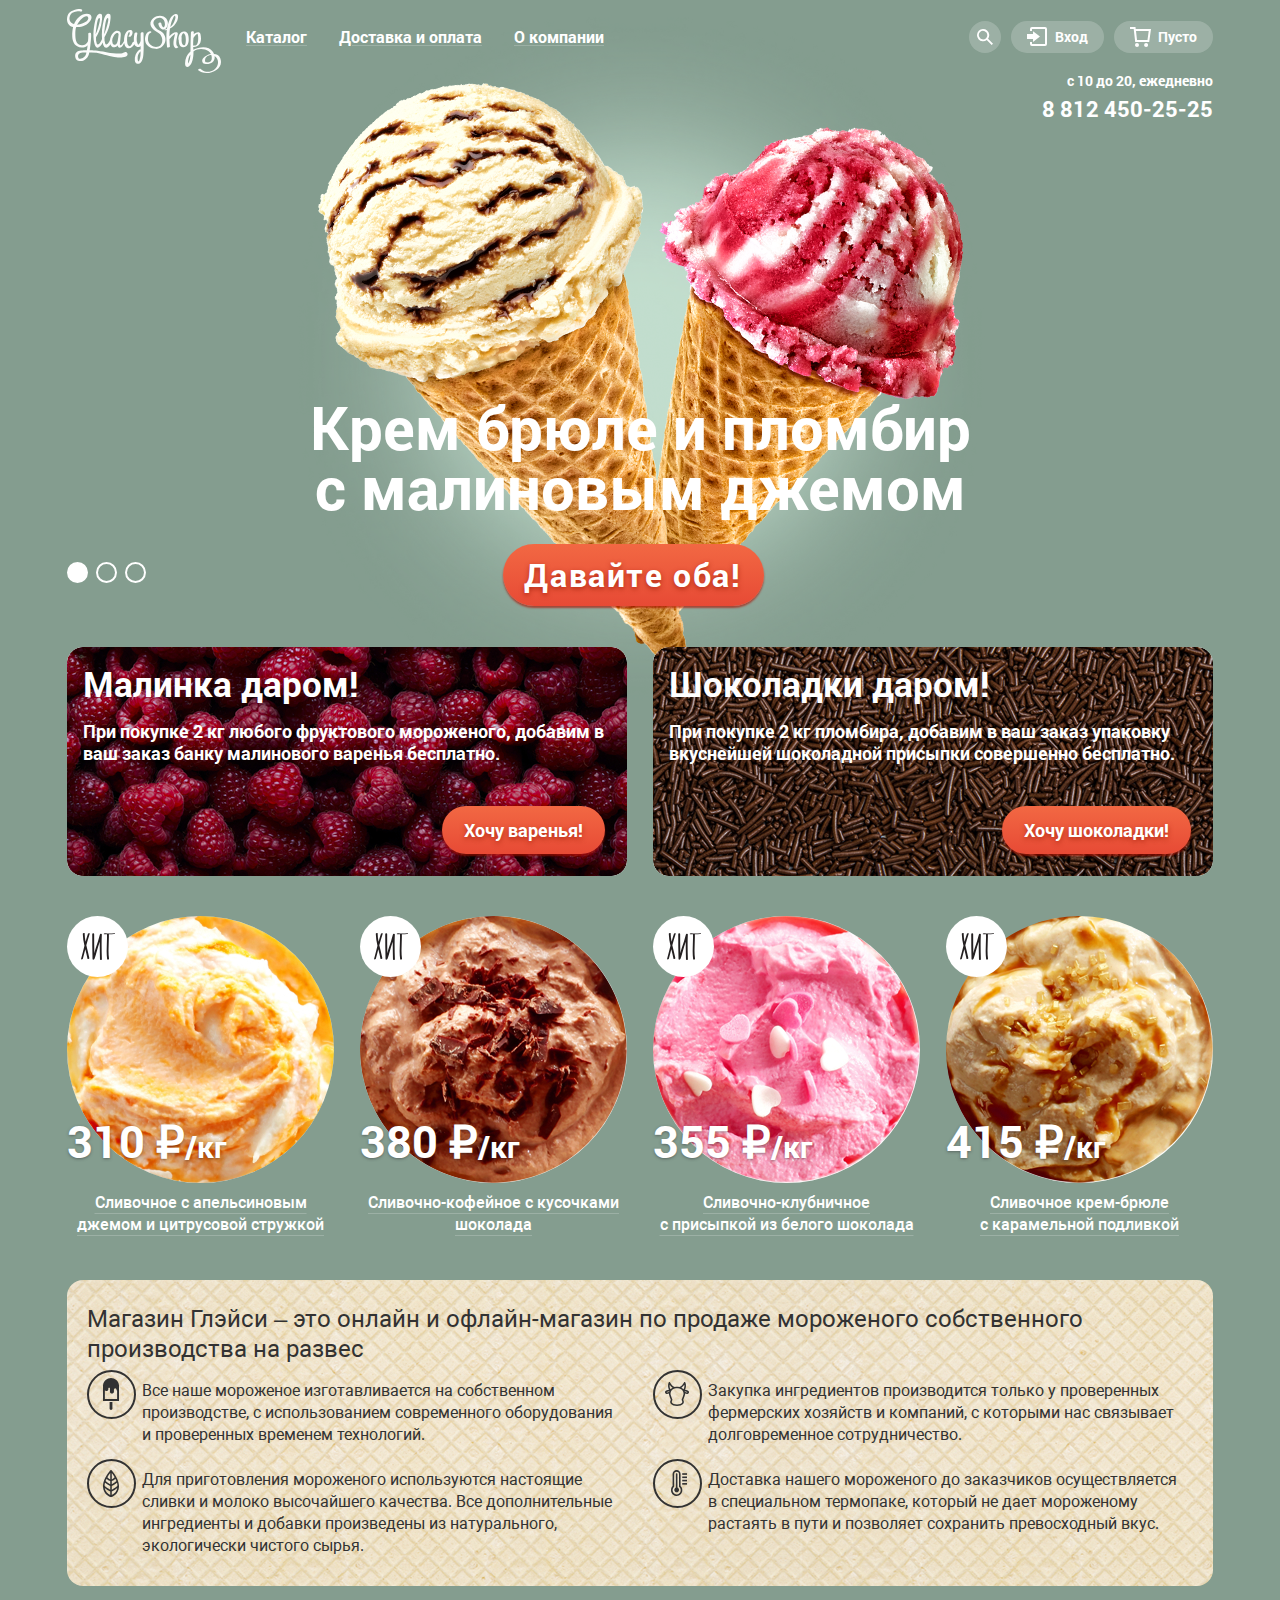
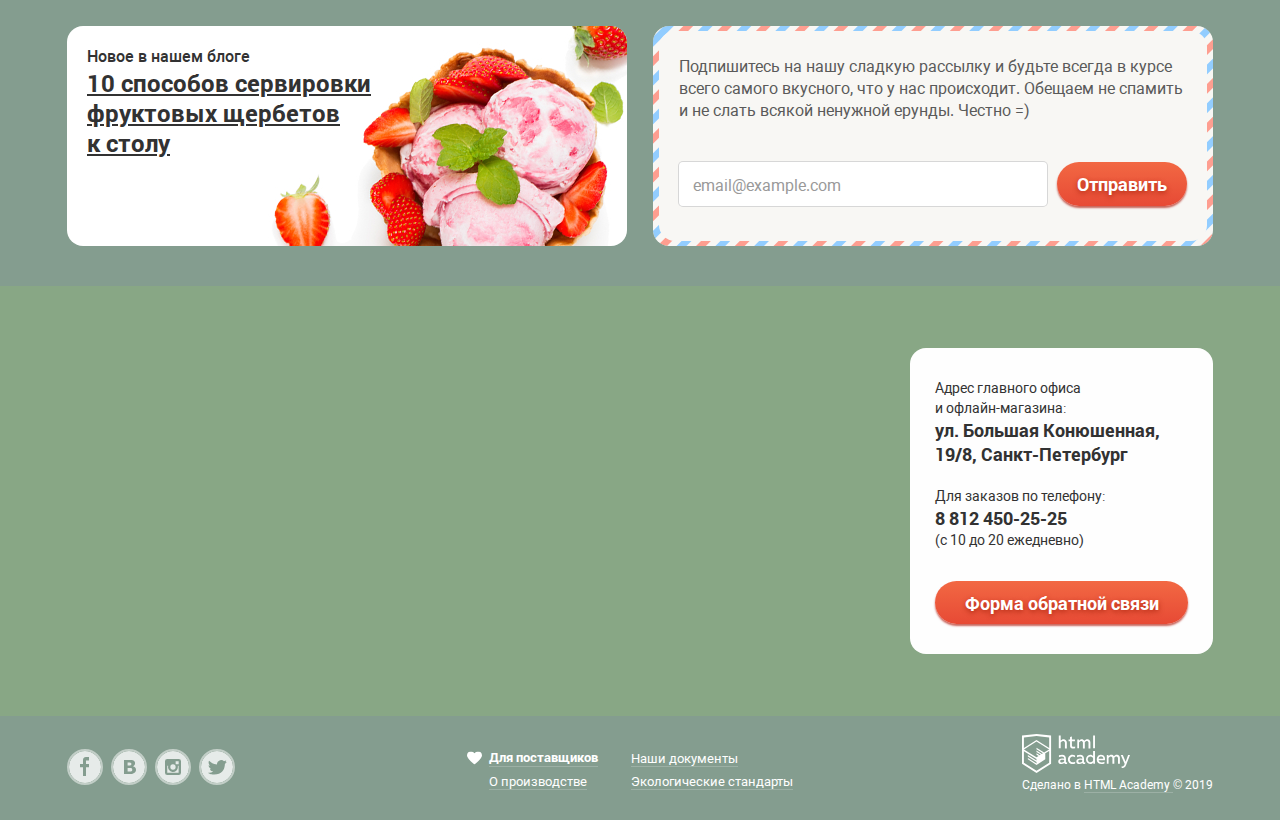
==== commit 6afede66: "Проверка на переполнение index.html" ====
--- a/index.html
+++ b/index.html
@@ -138,7 +138,7 @@
                 Войти
               </button>
 
-              <ul class="help-list sign-form__help-list">
+              <ul class="help-list">
                 <li class="help-list__item">
                   <a class="help-list__link" href="./blank.html">
                     Забыли пароль?
--- a/css/style.css
+++ b/css/style.css
@@ -519,10 +519,8 @@
 }
 
 .user-navigation__button_sign {
-  /* min-width: 92px; */
   min-height: 32px;
-  padding-left: 16px;
-  padding-right: 16px;
+  padding: 0 16px;
   border-radius: 20px;
 }
 
@@ -536,47 +534,40 @@
 }
 
 .sign-form {
-  grid-template-columns: 1fr 1fr;
-  grid-template-rows: 1fr 1fr 1fr;
-  gap: 20px 0;
-  width: 277px;
-  height: 214px;
+  flex-wrap: wrap;
+  min-width: 277px;
+  min-height: 214px;
   padding: 19px 17px 22px 20px;
 }
 
 .sign-form:hover,
 .sign-form:focus-within {
-  display: grid;
+  display: flex;
   left: calc(100% - 277px);
 }
 
 .user-navigation__button:hover + .sign-form,
 .user-navigation__button:focus + .sign-form {
-  display: grid;
+  display: flex;
   left: calc(100% - 277px);
 }
 
 .sign-form__email {
-  grid-column: 1 / -1;
-  grid-row: 1 / 2;
+  width: 100%;
+  margin-bottom: 20px;
 }
 
 .sign-form__password {
-  grid-column: 1 / -1;
-  grid-row: 2 / 3;
+  width: 100%;
+  margin-bottom: 20px;
 }
 
 .sign-form__button {
-  grid-column: 1 / 2;
-  grid-row: 3 / 4;
-  width: 103px;
+  min-width: 103px;
   height: 44px;
+  margin-right: 18px;
+  padding: 0 16px;
   border-radius: 26px;
-}
-
-.sign-form__help-list {
-  grid-column: 2 / 3;
-  grid-row: 3 / 4;
 }
 
 .help-list {
@@ -865,9 +856,10 @@
   display: flex;
   align-items: center;
   justify-content: center;
-  width: 261px;
+  min-width: 261px;
   height: 62px;
   margin: 0 auto 110px;
+  padding: 0 20px;
   border-radius: 70px;
   font-size: 32px;
   line-height: 44px;
@@ -1095,8 +1087,9 @@
   display: none;
   align-items: center;
   justify-content: center;
-  width: 200px;
+  min-width: 200px;
   height: 44px;
+  padding: 0 16px;
   position: absolute;
   left: 50%;
   transform: translateX(-50%);
@@ -1196,8 +1189,7 @@
 }
 
 .news {
-  padding-top: 20px;
-  padding-left: 20px;
+  padding: 20px;
   color: var(--base-black);
   background-color: var(--base-white);
   background-image: url(../img/design/index/news/strawberry-bg.jpg);
@@ -1260,6 +1252,7 @@
 
 .subscribe-form {
   display: flex;
+  flex-wrap: wrap;
   justify-content: space-between;
 }
 
@@ -1271,13 +1264,14 @@
   display: inline-flex;
   justify-content: center;
   align-items: center;
-  width: 130px;
+  min-width: 130px;
   height: 44px;
+  padding: 0 19px;
   border-radius: 70px;
 }
 
 .contacts {
-  height: 430px;
+  min-height: 430px;
   margin-top: 40px;
   position: relative;
   color: var(--base-black);
@@ -1286,7 +1280,7 @@
 /* временные стили */
 .contacts__map {
   width: calc(100% + (100vw - 100%) / 2);
-  height: 430px;
+  min-height: 100%;
   position: absolute;
   top: 0px;
   left: calc((100vw - 100%) / -2);
@@ -1297,16 +1291,15 @@
 
 .contacts__wrapper {
   display: flex;
-  height: 430px;
+  min-height: 430px;
   justify-content: flex-end;
   align-items: center;
 }
 
 .contacts__box {
-  width: 303px;
-  height: 306px;
-  padding-top: 30px;
-  padding-left: 25px;
+  min-width: 303px;
+  min-height: 306px;
+  padding: 30px 25px;
   border-radius: 16px;
   background-color: var(--extra-white);
 }
@@ -1349,8 +1342,9 @@
 }
 
 .contacts__button {
-  width: 253px;
+  min-width: 253px;
   height: 43px;
+  padding: 0 28px;
   border-radius: 70px;
 }
 
@@ -1755,23 +1749,22 @@
 }
 
 .extra__items {
-  display: grid;
+  /* display: grid;
   grid-template-columns: max-content max-content;
-  grid-template-rows: 1fr 1fr;
-  width: 304px;
-  margin-top: 0;
-  margin-left: 3px;
+  grid-template-rows: 1fr 1fr; */
+  display: flex;
+  flex-wrap: wrap;
+  min-width: 304px;
+  margin-top: 0;
+  margin-left: 40px;
   margin-bottom: 5px;
   padding-left: 0;
   list-style: none;
 }
 
 .extra__item {
+  min-width: 162px;
   position: relative;
-}
-
-.extra__item:nth-child(2n + 1) {
-  margin-right: 32px;
 }
 
 .extra__item:not(:first-child),
@@ -1779,8 +1772,11 @@
   margin-top: 8px;
 }
 
+.extra__item:nth-child(2n) {
+  margin-left: -20px;
+}
+
 .extra__item_special {
-  position: relative;
   top: -2px;
   font-weight: 700;
 }
@@ -1848,8 +1844,10 @@
 }
 
 .feedback {
+  display: flex;
+  flex-wrap: wrap;
   width: 477px;
-  height: 441px;
+  min-height: 441px;
   border-radius: 6px;
   padding-top: 20px;
   padding-left: 24px;
@@ -1870,6 +1868,7 @@
   display: flex;
   justify-content: space-between;
   align-items: baseline;
+  width: 100%;
 }
 
 .feedback__title {
@@ -1899,8 +1898,9 @@
   display: flex;
   justify-content: center;
   align-items: center;
-  width: 140px;
+  min-width: 140px;
   height: 44px;
+  padding: 0 24px;
   border-radius: 70px;
   margin-top: auto;
   margin-left: auto;
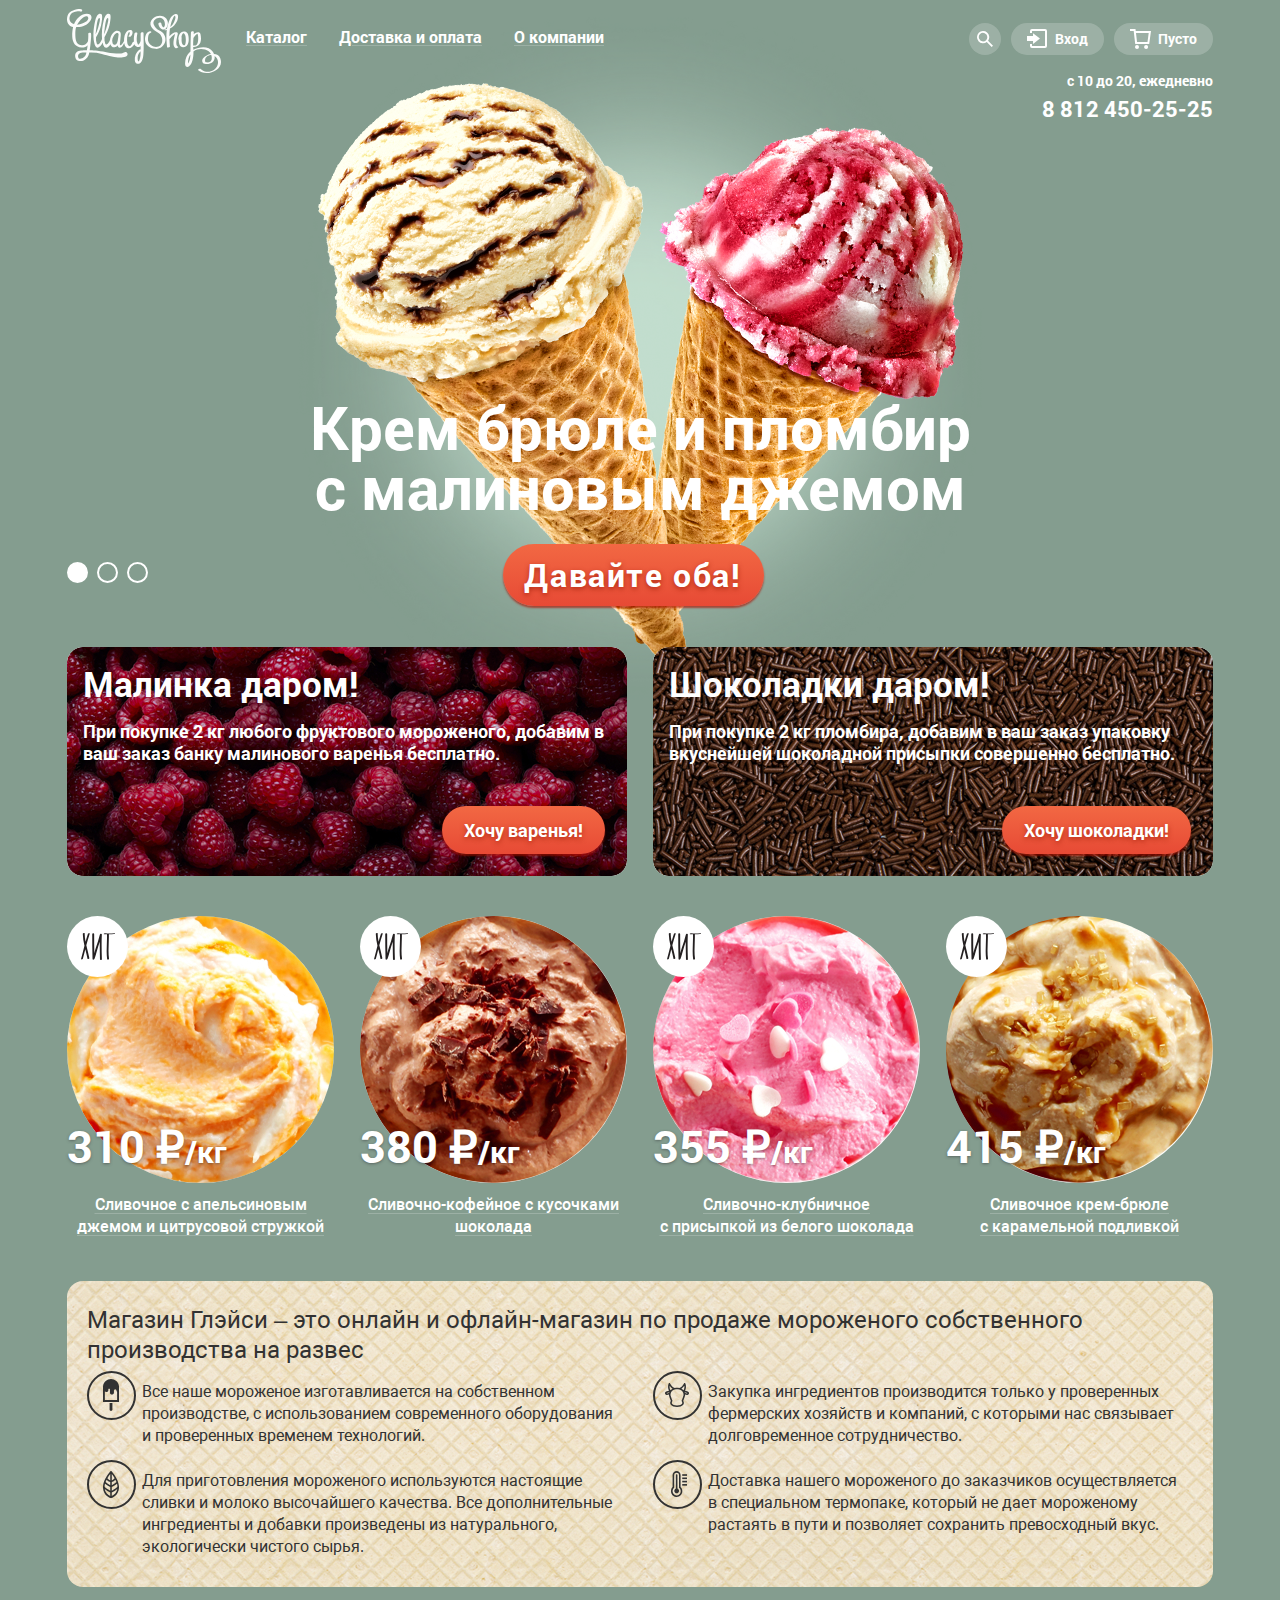
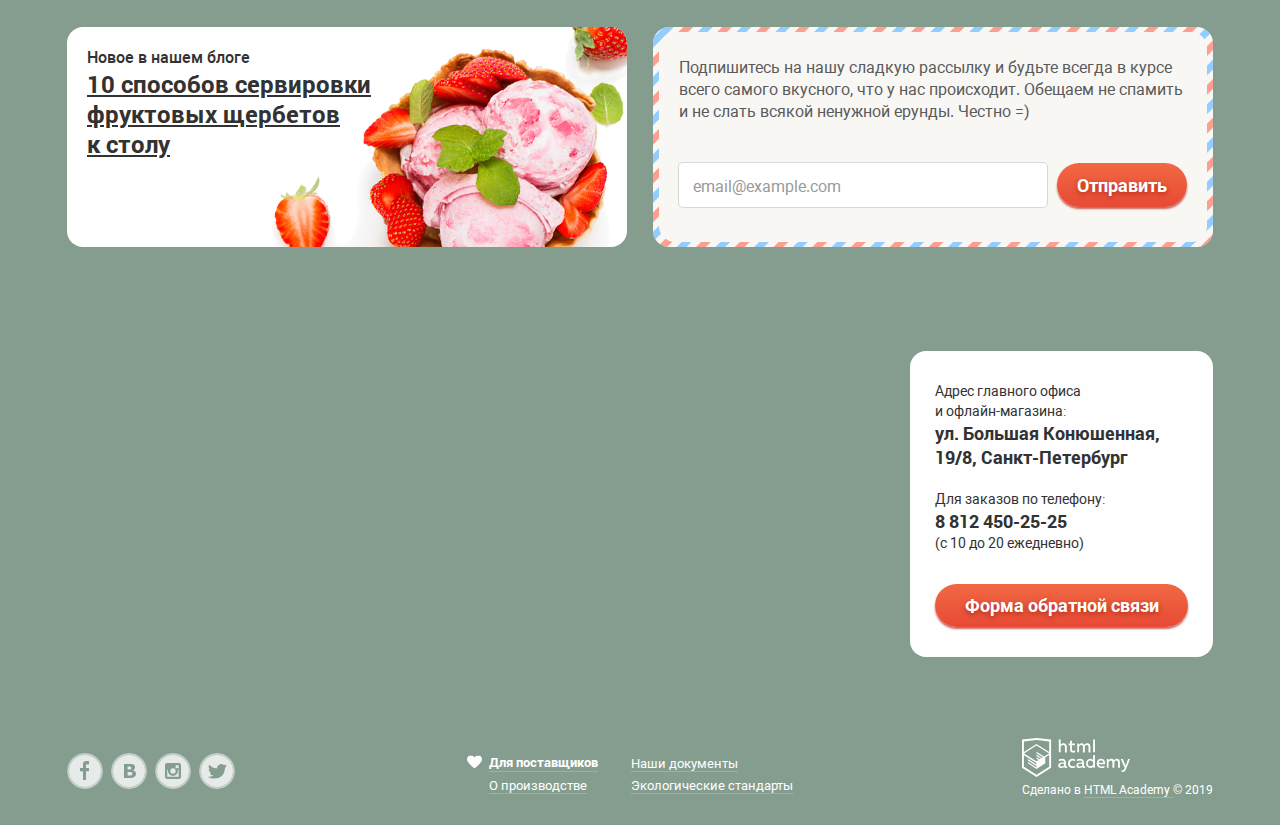
==== commit 8a0900c4: "Добавляет минифицированные файлы" ====
--- a/index.html
+++ b/index.html
@@ -3,8 +3,8 @@
   <head>
     <meta charset="utf-8">
     <title>HTML Academy: Глейси</title>
-    <link rel="stylesheet" href="./css/normalize.css">
-    <link rel="stylesheet" href="./css/style.css">
+    <link rel="stylesheet" href="./css/normalize.min.css">
+    <link rel="stylesheet" href="./css/style.min.css">
     <link rel="manifest" href="./site.webmanifest">
     <link rel="apple-touch-icon" sizes="180x180" href="./img/favicons/apple-touch-icon.png">
     <link rel="icon" type="image/png" sizes="32x32" href="./img/favicons/favicon-32x32.png">
@@ -72,17 +72,17 @@
             <label
               class="user-navigation__button user-navigation__button_search"
               for="form-search"
-              tabindex="0"
             >
               <svg
                 class="user-navigation__icon-search"
                 width="16"
                 height="16"
                 viewBox="0 0 16 16"
+                aria-hidden="true"
               >
                 <use xlink:href="#search"></use>
               </svg>
-              <span class="visually-hidden">Поиск</span>
+              <span class="visually-hidden">Поиск по сайту</span>
             </label>
 
             <form
@@ -100,20 +100,21 @@
           </li>
 
           <li class="user-navigation__item">
-            <a
+            <label
               class="user-navigation__button user-navigation__button_sign"
-              href="./blank.html"
+              for="sign-email"
             >
               <svg
                 class="user-navigation__icon-sign"
                 width="20"
                 height="19"
                 viewBox="0 0 20 19"
+                aria-hidden="true"
               >
                 <use xlink:href="#sign"></use>
               </svg>
               Вход
-            </a>
+            </label>
 
             <form
               class="header__form sign-form user-navigation__sign-form"
@@ -123,16 +124,18 @@
             >
               <input
                 class="input-field sign-form__email"
-                type="text"
+                type="email"
                 name="sign-email"
-                placeholder="example@email.com"
-              >
+                id="sign-email"
+                placeholder="example@email.com">
+
+              <label class="visually-hidden" for="sign-password">Пароль</label>
               <input
                 class="input-field sign-form__password"
                 type="password"
                 name="sign-password"
-                placeholder="......"
-              >
+                id="sign-password"
+                placeholder="......">
 
               <button class="button sign-form__button" type="submit">
                 Войти
@@ -154,15 +157,13 @@
           </li>
 
           <li class="user-navigation__item">
-            <a
-              class="user-navigation__button user-navigation__button_cart"
-              href="./blank.html"
-            >
+            <a class="user-navigation__button user-navigation__button_cart">
               <svg
                 class="user-navigation__icon-cart"
                 width="21"
                 height="20"
                 viewBox="0 0 21 20"
+                aria-hidden="true"
               >
                 <use xlink:href="#cart"></use>
               </svg>
@@ -174,7 +175,9 @@
 
         <div class="info header__info">
           <p class="info__time">c 10 до 20, ежедневно</p>
-          <a href=":tel88124502525" class="info__phone">8 812 450-25-25</a>
+          <a href=":tel88124502525" class="info__phone" aria-label="Позвоните нам: 8 812 450-25-25">
+            8 812 450-25-25
+          </a>
         </div>
       </header>
 
@@ -189,10 +192,11 @@
               <span class="visually-hidden">Первый слайд</span>
               <svg
                 class="switch switch_current"
-                width="21"
+                width="22"
                 height="21"
                 fill="white"
-                viewBox="0 0 21 21"
+                viewBox="0 0 22 21"
+                aria-hidden="true"
               >
                 <use xlink:href="#promo-btn"></use>
               </svg>
@@ -202,10 +206,11 @@
               <span class="visually-hidden">Второй слайд</span>
               <svg
                 class="switch"
-                width="21"
+                width="22"
                 height="21"
                 fill="white"
-                viewBox="0 0 21 21"
+                viewBox="0 0 22 21"
+                aria-hidden="true"
               >
                 <use xlink:href="#promo-btn"></use>
               </svg>
@@ -215,10 +220,11 @@
               <span class="visually-hidden">Третий слайд</span>
               <svg
                 class="switch"
-                width="21"
+                width="22"
                 height="21"
                 fill="white"
-                viewBox="0 0 21 21"
+                viewBox="0 0 22 21"
+                aria-hidden="true"
               >
                 <use xlink:href="#promo-btn"></use>
               </svg>
@@ -238,9 +244,9 @@
                 <h3 class="slide__title">
                   Крем брюле и пломбир с малиновым джемом
                 </h3>
-                <button class="button carousel__button" type="button">
+                <a class="button carousel__button" href="./blank.html">
                   Давайте оба!
-                </button>
+                </a>
               </div>
             </li>
 
@@ -256,9 +262,9 @@
                 <h3 class="slide__title">
                   Шоколадный пломбир и лимонный сорбет
                 </h3>
-                <button class="button carousel__button" type="button">
+                <a class="button carousel__button" href="./blank.html">
                   Давайте оба!
-                </button>
+                </a>
               </div>
             </li>
 
@@ -274,9 +280,9 @@
                 <h3 class="slide__title">
                   Пломбир с помадкой и клубничный щербет
                 </h3>
-                <button class="button carousel__button" type="button">
+                <a class="button carousel__button" href="./blank.html">
                   Давайте оба!
-                </button>
+                </a>
               </div>
             </li>
           </ul>
@@ -330,10 +336,10 @@
                       Сливочное с апельсиновым джемом и цитрусовой стружкой
                     </a>
                   </h3>
-                  <button class="button product-card__button" type="button">
-                    Быстрый просмотр
-                  </button>
                 </div>
+                <a class="button product-card__button" href="./blank.html">
+                  Быстрый просмотр
+                </a>
               </li>
 
               <li class="product-card product-card_prime">
@@ -351,10 +357,10 @@
                       Сливочно-кофейное с кусочками шоколада
                     </a>
                   </h3>
-                  <button class="button product-card__button" type="button">
-                    Быстрый просмотр
-                  </button>
                 </div>
+                <a class="button product-card__button" href="./blank.html">
+                  Быстрый просмотр
+                </a>
               </li>
 
               <li class="product-card product-card_prime">
@@ -369,13 +375,13 @@
                   <p class="product-card__price">355 ₽<span>/кг</span></p>
                   <h3 class="product-card__name">
                     <a class="product-card__link" href="./blank.html">
-                      Сливочно-клубничное <br>с присыпкой из белого шоколада
+                      Сливочно-клубничное <br />с присыпкой из белого шоколада
                     </a>
                   </h3>
-                  <button class="button product-card__button" type="button">
-                    Быстрый просмотр
-                  </button>
                 </div>
+                <a class="button product-card__button" href="./blank.html">
+                  Быстрый просмотр
+                </a>
               </li>
 
               <li class="product-card product-card_prime">
@@ -390,13 +396,13 @@
                   <p class="product-card__price">415 ₽<span>/кг</span></p>
                   <h3 class="product-card__name">
                     <a class="product-card__link" href="./blank.html">
-                      Сливочное крем-брюле <br>с карамельной подливкой
+                      Сливочное крем-брюле <br />с карамельной подливкой
                     </a>
                   </h3>
-                  <button class="button product-card__button" type="button">
-                    Быстрый просмотр
-                  </button>
                 </div>
+                <a class="button product-card__button" href="./blank.html">
+                  Быстрый просмотр
+                </a>
               </li>
             </ul>
           </section>
@@ -444,7 +450,7 @@
               <article class="blog">
                 <a class="blog__link" href="./blank.html">
                   <h3 class="blog__title">
-                    10 способов сервировки фруктовых щербетов<br>к столу
+                    10 способов сервировки фруктовых щербетов<br />к столу
                   </h3>
                 </a>
               </article>
@@ -466,12 +472,16 @@
                   method="get"
                   name="form-subscribe"
                 >
+                  <label class="visually-hidden" for="subscribe-email">
+                    Введите элекронную почту
+                  </label>
                   <input
                     class="input-field subscribe-form__field"
                     type="text"
-                    name="field-email"
-                    placeholder="email@example.com"
-                  >
+                    name="subscribe-email"
+                    id="subscribe-email"
+                    placeholder="email@example.com">
+
                   <button class="button subscribe-form__button" type="submit">
                     Отправить
                   </button>
@@ -484,49 +494,60 @@
         <section class="contacts">
           <h2 class="visually-hidden">Контакты</h2>
 
-          <div class="contacts__map"></div>
-
-            <div class="page__wrapper contacts__wrapper">
-              <div class="contacts__box">
-                <dl class="contacts__info">
-                  <dt class="contacts__title">
-                    Адрес главного офиса <br>и офлайн-магазина:
-                  </dt>
-                  <dd class="contacts__text">
-                    ул. Большая Конюшенная, 19/8, Санкт-Петербург
-                  </dd>
-
-                  <dt class="contacts__title">
-                    Для заказов по телефону:
-                  </dt>
-                  <dd class="contacts__text">
-                    <a class="contacts__link" href=":tel88124502525">8 812 450-25-25</a>
-                    <span>(с 10 до 20 ежедневно)</span>
-                  </dd>
-                </dl>
-
-                <button class="button contacts__button" type="button">
-                  Форма обратной связи
-                </button>
-              </div>
-            </div>
+          <iframe
+            class="contacts__map"
+            src="https://www.google.com/maps/embed?pb=!1m18!1m12!1m3!1d1998.6037872533273!2d30.320858716096975!3d59.93871648187614!2m3!1f0!2f0!3f0!3m2!1i1024!2i768!4f13.1!3m3!1m2!1s0x4696310fca145cc1%3A0x42b32648d8238007!2z0JHQvtC70YzRiNCw0Y8g0JrQvtC90Y7RiNC10L3QvdCw0Y8g0YPQuy4sIDE5LzgsINCh0LDQvdC60YIt0J_QtdGC0LXRgNCx0YPRgNCzLCAxOTExODY!5e0!3m2!1sru!2sru!4v1614676091813!5m2!1sru!2sru"
+            allowfullscreen=""
+            loading="lazy"
+          >
+          </iframe>
+
+          <div class="contacts__box">
+            <dl class="contacts__info">
+              <dt class="contacts__title">
+                Адрес главного офиса <br />и офлайн-магазина:
+              </dt>
+              <dd class="contacts__text">
+                ул. Большая Конюшенная, 19/8, Санкт-Петербург
+              </dd>
+
+              <dt class="contacts__title">
+                Для заказов по телефону:
+              </dt>
+              <dd class="contacts__text">
+                <a class="contacts__link" href=":tel88124502525">8 812 450-25-25</a>
+                <span>(с 10 до 20 ежедневно)</span>
+              </dd>
+            </dl>
+            <a class="button contacts__button" href="./writeus.html">
+              Форма обратной связи
+            </a>
+          </div>
         </section>
       </main>
 
       <footer class="footer page__footer page__wrapper">
-        <section class="socials footer__socials">
+        <section class="socials">
           <h2 class="visually-hidden">Соцсети</h2>
 
           <ul class="socials__items">
             <li class="socials__item">
               <a class="socials__link" href="./blank.html">
                 <svg
-                  width="32"
-                  height="32"
-                  viewBox="0 0 32 32"
-                  class="socials__link-icon"
-                >
-                  <use xlink:href="#fb"></use>
+                  width="36"
+                  height="36"
+                  viewBox="0 0 36 36"
+                  class="socials__icon"
+                  fill="none"
+                  aria-hidden="true"
+                >
+                  <path class="socials__icon-stroke"
+                    d="M35 18c0 9.389-7.611 17-17 17S1 27.389
+                    1 18 8.611 1 18 1s17 7.611 17 17z"/>
+                  <path class="socials__icon-fill"
+                    d="M18 2a16 16 0 100 32 16 16 0 000-32zm4.06
+                    9.45H19v3.45h3v3.44h-3V27h-3v-8.66h-3V14.9h3v-3.45A3.25
+                    3.25 0 0119 8h3v3.45h.06z"/>
                 </svg>
                 <span class="visually-hidden">Facebook</span>
               </a>
@@ -535,12 +556,31 @@
             <li class="socials__item">
               <a class="socials__link" href="./blank.html">
                 <svg
-                  width="32"
-                  height="32"
-                  viewBox="0 0 32 32"
-                  class="socials__link-icon"
-                >
-                  <use xlink:href="#vk"></use>
+                  width="36"
+                  height="36"
+                  viewBox="0 0 36 36"
+                  class="socials__icon"
+                  fill="none"
+                  aria-hidden="true"
+                >
+                  <path class="socials__icon-stroke"
+                    d="M35 18c0 9.389-7.611 17-17 17S1 27.389 1 18 8.611
+                    1 18 1s17 7.611 17 17z"/>
+                  <path class="socials__icon-fill"
+                    d="M18.64 16.49c.325 0 .648-.06.95-.18a1.2 1.2 0
+                    00.64-.56 2 2 0 00.15-.8 1.55 1.55 0 00-.18-.7 1.05
+                    1.05 0 00-.61-.51 3 3 0 00-1-.17h-2v3h.57c.59-.05
+                    1.08-.06 1.48-.08zM20.12 19.08A4.851 4.851 0 0019
+                    19h-2.39v3.5h2.45a3.23 3.23 0
+                    001.21-.25c.321-.11.593-.33.77-.62a1.9 1.9 0
+                    00.22-.9 1.76 1.76 0 00-.26-1 1.6 1.6 0 00-.88-.65z"/>
+                  <path class="socials__icon-fill"
+                    d="M18 2a16 16 0 100 32 16 16 0 000-32zm6.6 20.53a3.7 3.7
+                    0 01-1.12 1.33 5.17 5.17 0 01-1.83.88 9.76 9.76 0
+                    01-2.51.27H13V11h5.45c.828-.013 1.656.024 2.48.11.543.084
+                    1.07.253 1.56.5a2.75 2.75 0 011.19 1.09c.265.473.4 1.008.39
+                    1.55a3.08 3.08 0 01-.54 1.8 3.46 3.46 0 01-1.53 1.2v.07a4 4
+                    0 012.18 1.13 3.2 3.2 0 01.8 2.26 3.841 3.841 0 01-.38 1.82z"/>
                 </svg>
                 <span class="visually-hidden">VK</span>
               </a>
@@ -549,12 +589,28 @@
             <li class="socials__item">
               <a class="socials__link" href="./blank.html">
                 <svg
-                  width="32"
-                  height="32"
-                  viewBox="0 0 32 32"
-                  class="socials__link-icon"
-                >
-                  <use xlink:href="#instagram"></use>
+                  width="36"
+                  height="36"
+                  viewBox="0 0 36 36"
+                  class="socials__icon"
+                  fill="none"
+                  aria-hidden="true"
+                >
+                  <path class="socials__icon-stroke"
+                    d="M35 18c0 9.389-7.611 17-17 17S1 27.389 1 18 8.611 1 18
+                    1s17 7.611 17 17z"/>
+                  <g class="socials__icon-fill">
+                    <path
+                      d="M22.92 18A4.96 4.96 0 1113
+                      18c.001-.384.048-.767.14-1.14h-.9v6.84h11.4v-6.84h-.9c.1.373.161.755.18 1.14z"/>
+                    <path
+                      d="M18 20.66A2.66 2.66 0 1015.32 18 2.67 2.67 0 0018
+                      20.66zM23.68 12.3h-3.04v3.04h3.04V12.3z"/>
+                    <path
+                      d="M18 2a16 16 0 100 32 16 16 0 000-32zm8 21.7a2.28 2.28 0
+                      01-2.32 2.3h-11.4A2.29 2.29 0 0110 23.7V12.3a2.29 2.29 0
+                      012.28-2.3h11.39A2.29 2.29 0 0126 12.3v11.4z"/>
+                  </g>
                 </svg>
                 <span class="visually-hidden">Instagram</span>
               </a>
@@ -563,12 +619,25 @@
             <li class="socials__item">
               <a class="socials__link" href="./blank.html">
                 <svg
-                  width="32"
-                  height="32"
-                  viewBox="0 0 32 32"
-                  class="socials__link-icon"
-                >
-                  <use xlink:href="#twitter"></use>
+                  width="36"
+                  height="36"
+                  viewBox="0 0 36 36"
+                  class="socials__icon"
+                  fill="none"
+                  aria-hidden="true"
+                >
+                  <path class="socials__icon-stroke"
+                    d="M35 18c0 9.389-7.611 17-17 17S1 27.389 1 18 8.611
+                    1 18 1s17 7.611 17 17z"/>
+                  <path class="socials__icon-fill"
+                    d="M18 2a16 16 0 100 32 16 16 0 000-32zm7.94 12.81c-.25
+                    6.52-3.46 10.83-11 10.7h-.48c-.45 0-4.55-.44-5.35-1.82a7.32
+                    7.32 0 005.12-1.14c-1.05-.29-2.92-.46-3.25-2.85a2.31 2.31 0
+                    001.3.12C11 19 9.53 18.3 9.61 16.17c.418.32.934.482
+                    1.46.46-.77-.23-2.15-3.24-1-4.78 2 1.79 4.07 3.48 7.8
+                    3.64.23-2.21 1.24-3.7 3.17-4.32A3.61 3.61 0 0125
+                    12.31c.74-.23 1.45-.47 2.19-.69a2.21 2.21 0 01-.93 1.71
+                    1.77 1.77 0 001.42-.47 2.9 2.9 0 01-1.74 1.95z"/>
                 </svg>
                 <span class="visually-hidden">Twitter</span>
               </a>
@@ -587,6 +656,7 @@
                   width="15"
                   height="13"
                   viewBox="0 0 15 13"
+                  aria-hidden="true"
                 >
                   <use xlink:href="#heart"></use>
                 </svg>
@@ -649,7 +719,7 @@
           <button class="feedback__button-close" type="button">
             <span class="visually-hidden">Закрыть</span>
 
-            <svg width="18" height="17" viewBox="0 0 18 17">
+            <svg width="18" height="17" viewBox="0 0 18 17" aria-hidden="true">
               <use xlink:href="#close-big"></use>
             </svg>
           </button>
@@ -661,23 +731,29 @@
           method="get"
           name="form-feedback"
         >
+          <label class="visually-hidden" for="feedback-name">Имя</label>
           <input
             class="input-field feedback-form__field"
             type="text"
             name="feedback-name"
-            placeholder="Имя Фамилия"
-          >
+            id="feedback-name"
+            placeholder="Имя Фамилия">
+
+          <label class="visually-hidden" for="feedback-email">Электронная почта</label>
           <input
             class="input-field feedback-form__field"
-            type="text"
+            type="email"
             name="feedback-email"
-            placeholder="example@email.com"
-          >
-
+            id="feedback-email"
+            placeholder="example@email.com">
+
+          <label class="visually-hidden" for="feedback-review">Ваш текст</label>
           <textarea
             class="input-field feedback-form__review"
             cols="30"
             rows="10"
+            name="feedback-review"
+            id="feedback-review"
             placeholder="В свободной форме"
           ></textarea>
 
@@ -691,67 +767,56 @@
     <svg style="display: none">
       <symbol id="search">
         <path
-          d="M16 14.665l-4.921-4.932a6.144 6.144 0 00-.994-8.273 6.113 6.113 0 00-8.307.352 6.141 6.141 0 00-.293 8.328 6.11 6.11 0 008.262.937L14.659 16 16 14.665zm-9.918-4.288a4.245 4.245 0 01-3.928-2.63 4.269 4.269 0 01.922-4.643 4.248 4.248 0 014.632-.923 4.253 4.253 0 012.624 3.936 4.274 4.274 0 01-1.247 3.01 4.256 4.256 0 01-3.003 1.25z"
+          d="M16 14.665l-4.921-4.932a6.144 6.144 0 00-.994-8.273 6.113
+          6.113 0 00-8.307.352 6.141 6.141 0 00-.293 8.328 6.11 6.11 0
+          008.262.937L14.659 16 16 14.665zm-9.918-4.288a4.245 4.245 0
+          01-3.928-2.63 4.269 4.269 0 01.922-4.643 4.248 4.248 0
+          014.632-.923 4.253 4.253 0 012.624 3.936 4.274 4.274 0 01-1.247
+          3.01 4.256 4.256 0 01-3.003 1.25z"
         />
       </symbol>
+
       <symbol id="sign">
-        <path d="M6.04 14.88l6.92-5.38-6.92-5.37v2.91H0v4.92h6.04v2.92z" />
+        <path d="M6.04 14.88l6.92-5.38-6.92-5.37v2.91H0v4.92h6.04v2.92z"/>
         <path
-          d="M18 0H5a2 2 0 00-2 2v2h2V2h13v15H5v-2H3v2a2 2 0 002 2h13a2 2 0 002-2V2a2 2 0 00-2-2z"
+          d="M18 0H5a2 2 0 00-2 2v2h2V2h13v15H5v-2H3v2a2 2 0 002 2h13a2
+          2 0 002-2V2a2 2 0 00-2-2z"
         />
       </symbol>
+
       <symbol id="cart">
         <path d="M5 3l1.2 11h12.4L20 3H5z" />
         <path
           fill="currentColor"
-          d="M7 20a2 2 0 002-2 2 2 0 00-2-2 2 2 0 00-2 2c0 1.1 1 2 2 2zM16.1 20a2 2 0 002-2 2 2 0 00-2-2 2 2 0 00-2 2c0 1.1.9 2 2 2zM5.7 2l-.2-2H0v2h3.7l1.5 13h14L21 2H5.7zm11.8 11H7L6 4h12.7l-1.2 9z"
+          d="M7 20a2 2 0 002-2 2 2 0 00-2-2 2 2 0 00-2 2c0 1.1 1 2 2 2zM16.1
+          20a2 2 0 002-2 2 2 0 00-2-2 2 2 0 00-2 2c0 1.1.9 2 2 2zM5.7
+          2l-.2-2H0v2h3.7l1.5 13h14L21 2H5.7zm11.8 11H7L6 4h12.7l-1.2 9z"
         />
       </symbol>
-      <symbol id="fb">
-        <path
-          d="M16 0a16 16 0 100 32 16 16 0 000-32zm4.06 9.45H17v3.45h3v3.44h-3V25h-3v-8.66h-3V12.9h3V9.45A3.25 3.25 0 0117 6h3v3.45h.06z"
-        />
+
+      <symbol id="promo-btn">
+        <circle cx="10.5" cy="10.5" r="10.5" fill="white" fill-opacity="0"/>
+        <circle cx="10.5" cy="10.5" r="9.5" stroke="white" stroke-width="2"/>
       </symbol>
-      <symbol id="twitter">
-        <path
-          d="M16 0a16 16 0 100 32 16 16 0 000-32zm7.94 12.81c-.25 6.52-3.46 10.83-11 10.7h-.48c-.45 0-4.55-.44-5.35-1.82a7.32 7.32 0 005.12-1.14c-1.05-.29-2.92-.46-3.25-2.85.41.16.86.2 1.3.12C9 17 7.53 16.3 7.61 14.17c.42.32.93.48 1.46.46-.77-.23-2.15-3.24-1-4.78 2 1.79 4.07 3.48 7.8 3.64.23-2.21 1.24-3.7 3.17-4.32A3.61 3.61 0 0123 10.31c.74-.23 1.45-.47 2.19-.69a2.21 2.21 0 01-.93 1.71 1.77 1.77 0 001.42-.47 2.9 2.9 0 01-1.74 1.95z"
-        />
-      </symbol>
-      <symbol id="instagram">
-        <path
-          d="M20.92 16a4.96 4.96 0 11-9.78-1.14h-.9v6.84h11.4v-6.84h-.9c.1.37.16.75.18 1.14z"
-        />
-        <path
-          d="M16 18.66a2.66 2.66 0 10-.04-5.32 2.66 2.66 0 00.04 5.32zM21.68 10.3h-3.04v3.04h3.04V10.3z"
-        />
-        <path
-          d="M16 0a16 16 0 100 32 16 16 0 000-32zm8 21.7a2.28 2.28 0 01-2.32 2.3h-11.4A2.29 2.29 0 018 21.7V10.3A2.29 2.29 0 0110.28 8h11.39A2.3 2.3 0 0124 10.3v11.4z"
-        />
-      </symbol>
-      <symbol id="vk">
-        <path
-          d="M16.64 14.49c.33 0 .65-.06.95-.18.27-.1.5-.3.64-.56a2 2 0 00.15-.8c0-.24-.07-.48-.18-.7a1.05 1.05 0 00-.61-.51 3 3 0 00-1-.17h-2v3h.57c.59-.05 1.08-.06 1.48-.08zM18.12 17.08c-.37-.07-.74-.1-1.12-.08h-2.39v3.5h2.45c.42 0 .83-.09 1.21-.25.32-.11.6-.33.77-.62.15-.28.22-.59.22-.9.02-.35-.08-.7-.26-1a1.6 1.6 0 00-.88-.65z"
-        />
-        <path
-          d="M16 0a16 16 0 100 32 16 16 0 000-32zm6.6 20.53a3.7 3.7 0 01-1.12 1.33c-.55.41-1.17.71-1.83.88-.82.2-1.67.29-2.51.27H11V9h5.45c.83-.01 1.66.02 2.48.11.54.08 1.07.25 1.56.5.5.24.91.62 1.19 1.09.27.47.4 1 .39 1.55.01.64-.18 1.27-.54 1.8-.38.54-.92.95-1.53 1.2v.07a4 4 0 012.18 1.13c.55.62.84 1.43.8 2.26.02.63-.1 1.25-.38 1.82z"
-        />
-      </symbol>
-      <symbol id="promo-btn">
-        <circle cx="10.5" cy="10.5" r="10.5" fill="white" fill-opacity="0" />
-        <circle cx="10.5" cy="10.5" r="9.5" stroke="white" stroke-width="2" />
-      </symbol>
+
       <symbol id="heart">
         <path
-          d="M10.8 0a4.1 4.1 0 00-3.3 1.66A4.1 4.1 0 004.2 0 4.12 4.12 0 000 4c0 3.18 7.5 9 7.5 9S15 7.22 15 4a4.12 4.12 0 00-4.2-4z"
+          d="M10.8 0a4.1 4.1 0 00-3.3 1.66A4.1 4.1 0 004.2 0 4.12 4.12 0
+          000 4c0 3.18 7.5 9 7.5 9S15 7.22 15 4a4.12 4.12 0 00-4.2-4z"
           fill="currentColor"
         />
       </symbol>
+
       <symbol id="close-big">
         <path
-          d="M18 1.4175L16.4885 0L8.99468 7.07747L1.50089 0L0 1.4175L7.49379 8.49497L0 15.5724L1.50089 17L8.99468 9.92253L16.4885 17L18 15.5724L10.5062 8.49497L18 1.4175Z"
-          fill="#231F20"
+          d="M18 1.4175L16.4885 0L8.99468 7.07747L1.50089 0L0 1.4175L7.49379
+          8.49497L0 15.5724L1.50089 17L8.99468 9.92253L16.4885 17L18
+          15.5724L10.5062 8.49497L18 1.4175Z"
+          fill="var(--modal-close-color)"
         />
       </symbol>
     </svg>
+
+    <script src="./js/index.min.js"></script>
   </body>
 </html>
--- a/css/style.min.css
+++ b/css/style.min.css
@@ -0,0 +1 @@
+@font-face {font-family: "Roboto";src: url("../fonts/roboto.woff2") format("woff2"), url("../fonts/roboto.woff") format("woff");font-weight: 400;}@font-face {font-family: "Roboto";src: url("../fonts/robotomedium.woff2") format("woff2"), url("../fonts/robotomedium.woff") format("woff");font-weight: 500;}@font-face {font-family: "Roboto";src: url("../fonts/robotobold.woff2") format("woff2"), url("../fonts/robotobold.woff") format("woff");font-weight: 700;}:root {--page-bg-green: #849d8f;--page-bg-grey: #8996a6;--page-bg-brown: #9d8b84;--base-white: #ffffff;--base-black: #323232;--base-grey: #999999;--base-lightgrey: #d7d7d7;--base-darkgrey: #696969;--base-beige: #f8f7f4;--base-lightpearl: #fbded7;--base-pearl: #f6b5a5;--base-darkpearl: #d07058;--base-dimred: #ffbc9e;--base-red: #f26843;--base-brightred: #e84d37;--base-darkred: #ac1000;--base-blue: #92c1f1;--extra-white: #fefefe;--extra-black: #5a5a5a;--extra-red: #e74a35;--extra-darkred: #942718;--extra-grey: #ababab;--active-grey: #ededed;--overlay-black: rgba(0, 0, 0, 0.3);--btn-gradient-black: rgba(0, 0, 0, 0.07);--box-shadow-black: rgba(0, 0, 0, 0.4);--cart-form-line-grey: #cacac7;--product-card-bg: rgba(0, 0, 0, 0.2);--transparent-base-white: rgba(255, 255, 255, 0.2);--transparent-base-white-full: rgba(255, 255, 255, 0);--transparent-base-black: rgba(50, 50, 50, 0.3);--transparent-brightred: rgba(232, 77, 55, 0.3);--transparent-darkred: rgba(160, 32, 11, 0.76);--transparent-extra-darkred: rgba(172, 16, 0, 0.64);--transparent-dimred: rgba(255, 188, 158, 0.3);--transparent-lightgrey: rgba(255, 255, 255, 0.7);--transparent-grey: rgba(255, 255, 255, 0.5);--transparent-darkgrey: rgba(49, 50, 53, 0.5);--transparent-extra-grey: rgba(248, 247, 244, 0.5);--transparent-more-grey: rgba(50, 50, 50, 0.2);--fallback-raspberry: #a21139;--fallback-choco: #78513f;--fallback-about: #f0e5c9;--modal-close-color: #231f20;}@keyframes bounce {0% {transform: translateY(-2000px);}70% {transform: translateY(30px);}90% {transform: translateY(-10px);}100% {transform: translateY(0);}}@keyframes shake {0%, 100% {transform: translateX(0);}10%, 30%, 50%, 70%, 90% {transform: translateX(-10px);}20%, 40%, 60%, 80% {transform: translateX(10px);}}*, *::before, *::after {box-sizing: border-box;}.visually-hidden {position: absolute;clip: rect(0 0 0 0);width: 1px;height: 1px;margin: -1px;}.button {border: none;font-family: "Roboto", "Arial", sans-serif;font-weight: 700;font-size: 18px;line-height: 24px;color: var(--base-white);text-shadow: 0px 2px 5px var(--transparent-darkred);box-shadow: 0px 2px 2px var(--transparent-extra-darkred);background: linear-gradient( 180deg, var(--base-red) 0%, var(--extra-red) 100% );}.button:hover, .button:focus {box-shadow: 0px 2px 2px var(--base-darkred);background: linear-gradient( 0deg, var(--transparent-base-white), var(--transparent-base-white) ), linear-gradient(180deg, var(--base-red) 0%, var(--extra-red) 100%);}.button:active {box-shadow: inset 0px 2px 2px var(--extra-darkred);background: linear-gradient( 0deg, var(--btn-gradient-black), var(--btn-gradient-black) ), linear-gradient(180deg, var(--base-red) 0%, var(--extra-red) 100%);}.input-field {height: 44px;padding-left: 14px;border: none;border-radius: 4px;font-weight: 700;font-size: 16px;line-height: 20px;box-shadow: 0px 0px 0px 1px var(--base-lightgrey);}.input-field:hover {box-shadow: 0px 0px 0px 2px var(--base-lightgrey);}.input-field:focus {box-shadow: 0px 0px 0px 2px var(--base-blue);outline: none;}.input-field::placeholder {font-weight: 400;color: var(--base-grey);}.page {width: 100%;height: 100%;}.page__wrapper {width: 1200px;padding: 0 27px;margin: 0 auto;}.body {display: grid;min-height: 100%;font-family: "Roboto", "Arial", sans-serif;font-weight: 700;color: var(--base-white);background-repeat: no-repeat;background-size: 716px 716px;background-position: top;}.body_green {background-color: var(--page-bg-green);background-image: url(../img/design/index-bg/promo1-bg.png);}.body_grey {background-color: var(--page-bg-grey);background-image: url(../img/design/index-bg/promo2-bg.png);}.body_brown {background-color: var(--page-bg-brown);background-image: url(../img/design/index-bg/promo3-bg.png);}.page_catalog .body_green, .page_catalog .body_grey, .page_catalog .body_brown {background-image: none;}.container {display: grid;grid-template-rows: auto min-content;align-items: start;width: 100%;min-height: 100%;}.container_catalog {grid-template-rows: min-content min-content min-content;}.container_catalog::before {content: "";display: block;width: 100%;height: 656px;background: linear-gradient( 180deg, var(--transparent-base-white) 0%, var(--transparent-base-white-full) 100% );position: absolute;top: 0px;}.page__main-index {grid-column: 1 / -1;grid-row: 1 / 2;z-index: 0;}.page__main-catalog {z-index: 200;}.page__header {grid-column: 1 / -1;grid-row: 1 / 2;z-index: 100;}.page__header:hover, .page__header:focus-within {z-index: 1000;}.header {display: grid;grid-template-columns: min-content auto auto;grid-template-rows: max-content min-content;align-items: center;}.header__form {position: absolute;opacity: 0;z-index: -100;border-radius: 4px;box-shadow: 0px 20px 20px var(--box-shadow-black);background-color: var(--base-beige);}.user-navigation__button:hover + .header__form, .user-navigation__button:focus + .header__form {opacity: 1;z-index: 100;}.header__form:hover, .header__form:focus-within {opacity: 1;z-index: 100;}.main-navigation__inner-list::after, .user-navigation__search-form::after, .user-navigation__sign-form::after, .user-navigation__cart-form::after {content: "";display: block;width: 100%;height: 10px;position: absolute;top: -10px;left: 0px;background-color: transparent;}.header__logo {margin-top: 9px;}.header__logo-pic {display: block;width: 154px;height: 64px;}.main-navigation {display: flex;flex-wrap: wrap;align-items: center;padding-left: 25px;margin-left: -13px;list-style: none;}.main-navigation__item {position: relative;}.main-navigation__item:not(:last-child) {margin-right: 6px;}.main-navigation__item:focus-within .main-navigation__link {background-color: var(--active-grey);box-shadow: inset 0px 2px 1px var(--base-darkgrey);}.main-navigation__item:focus-within .main-navigation__link {color: var(--base-black);}.main-navigation__link {display: flex;padding: 6px 13px;font-size: 16px;line-height: 18px;color: var(--base-white);text-underline-offset: 2px;text-decoration-color: var(--transparent-base-white);background-color: transparent;border-radius: 26px;}.main-navigation__link[href]:hover, .main-navigation__link[href]:focus {text-decoration: none;color: var(--base-black);background-color: var(--base-white);}.main-navigation__link[href]:active {background-color: var(--active-grey);box-shadow: inset 0px 2px 1px var(--base-darkgrey);}.main-navigation__link:not([href]) {color: var(--base-white);border: none;background-color: var(--base-darkpearl);}.main-navigation__inner-list {position: absolute;top: 35px;left: -500px;opacity: 0;z-index: -100;}.inner-list {display: flex;flex-direction: column;min-width: 143px;padding-left: 0;box-shadow: 0px 20px 20px var(--box-shadow-black);border-radius: 4px;background-color: var(--base-white);list-style: none;}.inner-list__item {margin-bottom: 4px;}.inner-list__item:last-child {margin-bottom: 7px;}.inner-list__link {display: flex;align-items: center;height: 27px;padding-left: 21px;padding-right: 9px;text-decoration: none;font-weight: 400;font-size: 14px;line-height: 16px;color: var(--base-black);}.main-navigation__link:hover + .inner-list, .main-navigation__link:focus + .inner-list, .inner-list:focus-within, .inner-list:hover {left: -8px;opacity: 1;z-index: 100;}.inner-list__link:focus {display: flex;}.inner-list__link:hover, .inner-list__link:focus {background-color: var(--base-lightpearl);}.inner-list__link:active {display: flex;background-color: var(--base-pearl);}.inner-list__link:not([href]) {color: var(--base-white);background-color: var(--base-darkpearl);}.inner-list__item_special {margin-left: 6px;margin-right: 9px;margin-bottom: 6px;border-bottom: 1px solid var(--transparent-more-grey);}.inner-list__item_special .inner-list__link {height: 37px;padding-left: 15px;font-weight: 700;line-height: 18px;}.inner-list__item_special .inner-list__link:hover, .inner-list__item_special .inner-list__link:focus {background: none;}.header__user-navigation {justify-self: end;}.user-navigation {display: flex;flex-wrap: wrap;align-items: center;list-style: none;}.user-navigation__item {position: relative;top: 2px;}.user-navigation__item:not(:last-child) {margin-right: 10px;}.user-navigation__button {display: flex;justify-content: center;align-items: center;text-decoration: none;font-size: 14px;line-height: 16px;color: var(--base-white);background: var(--transparent-base-white);}.user-navigation__button:hover, .user-navigation__button:focus, .user-navigation__item:focus-within .user-navigation__button_search, .user-navigation__item:focus-within .user-navigation__button_sign {color: var(--base-black);background: var(--base-white);}.user-navigation__button_search {min-width: 32px;min-height: 32px;border-radius: 50%;}.user-navigation__icon-search, .user-navigation__icon-sign {fill: var(--base-white);}.user-navigation__button:hover .user-navigation__icon-sign, .user-navigation__item:focus-within .user-navigation__icon-sign, .user-navigation__button:hover .user-navigation__icon-search, .user-navigation__item:focus-within .user-navigation__icon-search {fill: var(--base-black);}.user-navigation__search-form {top: calc(100% + 4px);left: calc(100% - 6000px);}.search-form {width: 381px;height: 84px;padding: 20px 15px;}.search-form:hover, .search-form:focus-within, .user-navigation__button:hover + .search-form, .user-navigation__button:focus + .search-form {display: flex;left: calc(100% - 381px);}.search-form__field {width: 100%;}.user-navigation__button_sign {min-height: 32px;padding: 0 16px;border-radius: 20px;}.user-navigation__icon-sign {margin-right: 8px;}.user-navigation__sign-form {top: calc(100% + 4px);left: calc(100% - 6000px);}.sign-form {flex-wrap: wrap;min-width: 277px;min-height: 214px;padding: 19px 17px 22px 20px;}.sign-form:hover, .sign-form:focus-within {display: flex;left: calc(100% - 277px);}.user-navigation__button:hover + .sign-form, .user-navigation__button:focus + .sign-form {display: flex;left: calc(100% - 277px);}.sign-form__email {width: 100%;margin-bottom: 20px;}.sign-form__password {width: 100%;margin-bottom: 20px;}.sign-form__button {min-width: 103px;height: 44px;margin-right: 18px;padding: 0 16px;border-radius: 26px;}.help-list {padding-left: 0;list-style: none;}.help-list__item:not(:last-child) {margin-bottom: 4px;}.help-list__link {font-weight: 400;font-size: 13px;line-height: 15px;color: var(--base-black);text-decoration: none;border-bottom: 1px solid;border-bottom-color: var(--transparent-base-black);}.help-list__link:hover, .help-list__link:focus {color: var(--base-brightred);border-bottom-color: var(--transparent-brightred);}.user-navigation__button_cart {padding: 0 16px;min-height: 32px;border-radius: 20px;}.user-navigation__button_cart:hover, .user-navigation__button_cart:focus {color: var(--base-white);background: var(--transparent-base-white);}.user-navigation__icon-cart {margin-right: 7px;fill: transparent;color: var(--base-white);}.cart-nonzero .user-navigation__button {color: var(--base-black);background: var(--base-white);}.cart-nonzero .user-navigation__icon-cart {fill: var(--base-brightred);color: var(--base-black);}.user-navigation__cart-form {top: calc(100% + 4px);left: calc(100% - 6000px);}.cart-form {display: grid;grid-template-rows: min-content auto auto;width: 539px;height: 242px;padding: 10px 15px 21px;font-weight: 400;font-size: 13px;color: var(--base-black);}.user-navigation__button:hover + .cart-form, .user-navigation__button:focus + .cart-form, .cart-form:hover, .cart-form:focus-within {display: grid;left: calc(100% - 539px);}.cart-form__total {margin-top: 0;margin-bottom: 0;}.cart-form__button {width: 172px;height: 44px;border-radius: 26px;}.product-list {padding-left: 0px;box-shadow: 0 2px 1px -1px var(--cart-form-line-grey);list-style: none;}.product-list__card {display: flex;align-items: baseline;}.product-list__card:last-child {margin-bottom: 18px;}.product-list__pic {width: 33px;height: 33px;margin-right: 13px;transform: translateY(30%);border-radius: 50%;}.product-list__name {max-width: 216px;margin-top: 0;margin-bottom: 0;margin-right: 31px;font-size: 13px;line-height: 16px;font-weight: 400;}.product-list__weight {margin-right: 26px;}.product-list__price {color: var(--extra-grey);}.product-list__button-close {order: -1;padding-right: 0;margin-right: 9px;border: none;background: transparent;}.cart-form__total {justify-self: end;align-self: end;font-weight: 700;font-size: 15px;}.cart-form__button {justify-self: end;align-self: end;}.header__info {grid-column: 3 / 4;grid-row: 2 / 3;justify-self: end;}.info {text-align: right;}.info__time {margin-top: 0;margin-bottom: 8px;font-size: 14px;line-height: 16px;}.info__phone {color: var(--base-white);text-decoration: none;font-size: 22px;line-height: 24px;}.header__crumbs {grid-column: 1 / 3;grid-row: 2 / 3;position: relative;top: 7px;}.crumbs {display: flex;flex-wrap: wrap;margin-top: 0;margin-bottom: 0;padding-left: 0;list-style: none;}.crumbs__item:not(:last-child)::after {content: "";display: inline-block;width: 6px;height: 6px;margin: 0 6px;vertical-align: middle;background-image: url(../img/design/icons/crumbs-icon.svg);}.crumbs__link {font-weight: 400;font-size: 14px;line-height: 16px;color: var(--base-white);text-decoration: none;border-bottom: 1px solid;border-bottom-color: var(--transparent-base-white);}.crumbs__link:hover, .crumbs__link:focus {color: var(--base-dimred);border-bottom-color: var(--transparent-dimred);}.crumbs__link:not([href]), .crumbs__link:not([href]):hover {color: var(--base-white);border-bottom-color: transparent;}.main__title {display: flex;margin-top: 0;margin-bottom: 57px;font-size: 35px;line-height: 27px;}.main__content-wrapper {display: grid;row-gap: 40px;}.carousel {position: relative;margin-bottom: -69px;z-index: -1;}.carousel__slide-list {display: flex;width: calc(1200px - (27px * 2));margin-top: 0;margin-bottom: 0;padding-left: 0;overflow: hidden;list-style: none;}.slide {display: none;min-width: calc(1200px - (27px * 2));grid-template-columns: 1fr;grid-template-rows: 1fr;}.slide_current {display: grid;}.slide__pic {grid-column: 1 / -1;grid-row: 1 / -1;width: 716px;height: 716px;margin: 0 auto;}.slide__wrapper {grid-column: 1 / -1;grid-row: 1 / -1;align-self: end;display: flex;flex-direction: column;}.slide__title {width: 672px;margin: 0 auto 27px;text-align: center;font-size: 60px;line-height: 60px;}.carousel__button {display: flex;align-items: center;justify-content: center;min-width: 261px;min-height: 62px;margin: 0 auto 110px;padding: 0 20px;border-radius: 70px;font-size: 32px;line-height: 44px;letter-spacing: 0.05em;text-shadow: 0px 2px 5px var(--transparent-darkred);text-decoration: none;position: relative;left: -7px;}.carousel__switches {position: absolute;bottom: 129px;}.carousel__switch {padding: 0;border: none;background: transparent;}.carousel__switch:not(:last-child) {margin-right: 4px;}.switch {fill-opacity: 0;}.switch:hover, .carousel__switch:focus .switch {fill-opacity: 0.4;}.carousel__switch:active .switch {fill-opacity: 1;}.switch_current {fill-opacity: 1;}.switch_current:hover, .carousel__switch:focus .switch_current {fill-opacity: 1;}.sales__items {display: grid;grid-template-columns: 1fr 1fr;gap: 26px;margin-top: 0;margin-bottom: 0;padding-left: 0;list-style: none;}.sales__item {display: flex;flex-direction: column;width: 560px;min-height: 229px;padding: 16px 22px 22px 16px;border-radius: 16px;}.sales__title {margin-top: 0;margin-bottom: 16px;font-size: 35px;line-height: 41px;}.sales__text {margin-top: 0;margin-bottom: 0;font-size: 18px;line-height: 22px;}.sales__button {display: flex;align-items: center;align-self: flex-end;margin-top: auto;padding: 0 22px;height: 48px;border-radius: 70px;}.sales_raspberry {background-color: var(--fallback-raspberry);background-image: url(../img/design/index/sales/raspberry-bg.jpg);}.sales_choco {background-color: var(--fallback-choco);background-image: url(../img/design/index/sales/choco-bg.jpg);}.products {display: flex;flex-direction: column;padding-bottom: 30px;border-bottom: 1px solid var(--transparent-base-white);}.bestsellers__product-list, .products__items {display: grid;grid-template-columns: repeat(4, auto);column-gap: 26px;row-gap: 35px;width: 100%;margin-top: 0;margin-bottom: 0;padding-left: 0;position: relative;list-style: none;z-index: 100;}.products__items {margin-bottom: 74px;}.product-card {width: 267px;min-height: 324px;position: relative;text-align: center;margin-bottom: -70px;}.product-card:hover, .product-card:focus-within {z-index: 100;}.product-card::before {content: "";display: none;width: 293px;height: 100%;border-radius: 4px;position: absolute;top: -6px;left: -13px;z-index: -100;background-color: var(--transparent-base-white);box-shadow: 0px 20px 20px var(--product-card-bg);}.product-card:hover::before {display: block;}.product-card:focus-within::before {display: block;}.product-card_prime::after {content: "";display: block;width: 61px;height: 61px;border-radius: 50%;position: absolute;top: 0px;left: 0px;background-color: var(--base-white);background-image: url(../img/content/product/special/hit.svg);background-size: 34px 27px;background-position: 50% 50%;background-repeat: no-repeat;z-index: 100;}.product-card__pic {display: block;width: 267px;height: 267px;border-radius: 50%;background-color: var(--base-grey);}.product-card__wrapper {position: relative;top: -60px;}.product-card__price {margin-top: 0;margin-bottom: 25px;text-align: left;font-size: 45px;line-height: 45px;text-shadow: 0px 1px 3px var(--transparent-darkgrey);}.product-card__price span {font-size: 30px;line-height: 35px;}.product-card__link {max-width: 267px;color: var(--base-white);text-decoration-color: var(--transparent-base-white);text-underline-offset: 3px;}.product-card__name {margin-bottom: 13px;font-weight: 500;font-size: 16px;line-height: 22px;}.product-card__link:hover, .product-card__link:focus {color: var(--base-dimred);text-decoration-color: var(--transparent-dimred);}.product-card__button {display: none;align-items: center;justify-content: center;min-width: 200px;height: 44px;padding: 0 16px;position: absolute;left: 50%;transform: translateX(-50%);bottom: 21px;border-radius: 50px;background: linear-gradient( 180deg, var(--base-red) 0%, var(--base-brightred) 100% );box-shadow: 0px 1px 2px var(--base-darkred);text-decoration: none;}.product-card:hover .product-card__button, .product-card:focus .product-card__button, .product-card:focus-within .product-card__button {display: flex;}.about {width: 100%;min-height: 306px;padding-top: 24px;padding-left: 20px;padding-right: 20px;border-radius: 16px;font-weight: 400;color: var(--base-black);background-color: var(--fallback-about);background-image: url(../img/design/index/about/waffle-pattern.jpg);}.about__title {margin-top: 0;margin-bottom: 16px;font-size: 24px;line-height: 30px;}.features {display: flex;flex-wrap: wrap;margin-top: 0;margin-bottom: 0;padding-left: 0;list-style: none;}.features__item {max-width: 535px;margin-bottom: 23px;padding-left: 55px;position: relative;font-size: 16px;line-height: 22px;}.features__item:nth-child(2n - 1) {margin-right: 31px;}.features__item::before {content: "";width: 49px;height: 49px;position: absolute;top: -10px;left: 0px;}.features__item_tech::before {background-image: url(../img/design/icons/features/ice-cream.svg);}.features__item_eco::before {background-image: url(../img/design/icons/features/leaf.svg);}.features__item_wrnt::before {background-image: url(../img/design/icons/features/cow.svg);}.features__item_delivery::before {background-image: url(../img/design/icons/features/thermometer.svg);}.main__wrapper {display: flex;justify-content: space-between;align-items: flex-start;}.news, .subscribe {width: 560px;min-height: 220px;border-radius: 16px;}.news {padding: 20px;color: var(--base-black);background-color: var(--base-white);background-image: url(../img/design/index/news/strawberry-bg.jpg);background-repeat: no-repeat;}.news__title {margin-top: 0;margin-bottom: 0;font-weight: 500;font-size: 16px;line-height: 22px;}.blog__link {color: var(--base-black);}.blog__title {width: 287px;margin-top: 0;margin-bottom: 0;font-size: 24px;line-height: 30px;}.blog__link:hover, .blog__link:focus {color: var(--base-brightred);}.subscribe {padding: 5px 6px;font-weight: 400;font-size: 16px;line-height: 22px;color: var(--extra-black);background-color: var(--base-beige);background-image: url(../img/design/index/subscribe/mail-bg.png);}.subscribe__wrapper {display: flex;flex-direction: column;justify-content: space-between;width: 100%;min-height: 210px;padding-top: 25px;padding-left: 20px;padding-right: 20px;padding-bottom: 35px;border-radius: 16px;background-color: var(--base-beige);}.subscribe__text {margin-top: 0;margin-bottom: 0;}.subscribe-form {display: flex;flex-wrap: wrap;justify-content: space-between;}.subscribe-form__field {width: 368px;}.subscribe-form__button {display: inline-flex;justify-content: center;align-items: center;min-width: 130px;height: 44px;padding: 0 19px;border-radius: 70px;}.contacts {min-height: 430px;margin-top: 40px;position: relative;color: var(--base-black);}.contacts__map {width: 100%;min-height: 430px;border: 0;background-image: url(../img/content/map.png);background-repeat: no-repeat;}.contacts__box {min-width: 303px;min-height: 306px;padding: 30px 25px;position: absolute;right: calc((100% - 1146px) / 2);top: calc((100% - 306px) / 2);border-radius: 16px;background-color: var(--extra-white);z-index: 10;}.contacts__info {margin-top: 0;margin-bottom: 31px;}.contacts__title, .contacts__text span {font-weight: 400;font-size: 14px;line-height: 20px;}.contacts__title {width: 172px;}.contacts__text {width: 225px;margin-top: 0;margin-left: 0;font-size: 18px;line-height: 24px;}.contacts__link {text-decoration: none;color: var(--base-black);}.contacts__text:not(:last-child) {margin-bottom: 20px;}.contacts__text span {display: block;}.contacts__button {display: flex;justify-content: center;align-items: center;min-width: 253px;height: 43px;padding: 0 28px;border-radius: 70px;text-decoration: none;}.main__filters {margin-bottom: 40px;}.filters-form {display: flex;flex-wrap: wrap;}.filters-form__section {min-height: 36px;position: relative;margin-right: 12px;margin-bottom: 38px;padding-top: 7px;border: none;border-radius: 20px;background-color: var(--transparent-base-white);}.filters-form__title, .filters-price {position: absolute;top: -22px;font-weight: 500;font-size: 14px;line-height: 16px;}.filters-price {left: 50px;}.filters-form__section-sort {display: flex;align-items: center;min-width: 196px;min-height: 100%;padding: 0 16px;position: relative;}.filters-form__section-sort:hover::after, .filters-form__section-sort:focus-within::after {background-image: url(../img/design/icons/form-select/select-arrow-active.svg);}.filters-form__section-sort:hover .filters-form__sort, .filters-form__section-sort:focus-within .filters-form__sort {color: var(--base-black);}.filters-form__section-sort::after {content: "";width: 11px;height: 10px;position: absolute;right: 16px;background-image: url(../img/design/icons/form-select/select-arrow.svg);}.filters-form__sort {width: 100%;border: none;font-size: 16px;line-height: 18px;color: var(--base-white);-moz-appearance: none;-webkit-appearance: none;appearance: none;background: transparent;}.filters-form__section-range {display: flex;min-width: 218px;padding: 0 16px;}.filters-price__wrapper {display: flex;align-items: baseline;}.filters-form__price {display: flex;width: 24px;margin: 0 5px;padding: 0;font-family: "Roboto", "Arial", sans-serif;font-size: 14px;line-height: 16px;color: var(--base-white);border: none;background: transparent;-moz-appearance: textfield;}.filters-form__range-slider {min-width: 177px;margin: 0 auto;position: relative;}.filters-form__price::placeholder {font-size: 14px;line-height: 16px;color: var(--base-white);}.filters-form__price::-webkit-outer-spin-button, .filters-form__price::-webkit-inner-spin-button {-webkit-appearance: none;margin: 0;}.filters-price__rub {margin-right: 5px;}.filters-form__line, .filters-form__filled-line {width: 177px;position: absolute;top: 17px;}.filters-form__pin {position: absolute;top: 19px;}.filters-form__pin-min {transform: translate(20px, -50%);}.filters-form__pin-max {transform: translate(100px, -50%);}.filters-form__pin {cursor: pointer;}.filters-form__section-fat {display: flex;min-width: 425px;min-height: 100%;align-items: center;padding-left: 14px;}.filters-form__radio {display: flex;justify-content: center;align-items: center;}.filters-form__radio:not(:last-child) {margin-right: 19px;}.filters-form__radio-icon {margin-right: 11px;color: transparent;fill-opacity: 0.8;}.filters-form__radio-input:checked + .filters-form__radio .filters-form__radio-icon {color: var(--base-white);}.filters-form__radio-input[disabled]:checked + .filters-form__radio .filters-form__radio-icon {color: var(--base-white);fill-opacity: 0.4;}.filters-form__radio-input[disabled] + .filters-form__radio .filters-form__radio-icon {fill-opacity: 0.4;}.filters-form__radio-input:not([disabled]) + .filters-form__radio:hover .filters-form__radio-icon {fill-opacity: 1;}.filters-form__radio-input:not([disabled]):checked:focus + .filters-form__radio .filters-form__radio-icon {color: var(--base-white);fill-opacity: 1;}.filters-form__section-fill {display: flex;align-items: center;width: 711px;margin-bottom: 0;padding: 0 14px 0 14px;}.filters-form__section-fill .filters-form__title {top: -25px;}.filters-form__checkbox {display: flex;align-items: center;min-height: 36px;position: relative;top: -2px;}.filters-form__checkbox:nth-of-type(1) {margin-left: 32px;margin-right: 52px;}.filters-form__checkbox:nth-of-type(2) {margin-right: 56px;}.filters-form__checkbox:nth-of-type(3) {margin-right: 58px;}.filters-form__checkbox:nth-of-type(4) {margin-right: 52px;}.filters-form__checkbox::before {content: "";width: 20px;height: 20px;position: absolute;left: -32px;background-image: url(../img/design/icons/checkbox/checkbox-off.svg);opacity: 0.8;}.filters-form__checkbox:nth-of-type(3)::before {margin-right: 13px;}.filters-form__checkbox-input:checked + .filters-form__checkbox::before {width: 24px;background-image: url(../img/design/icons/checkbox/checkbox-on.svg);}.filters-form__checkbox-input:not([disabled]) + .filters-form__checkbox:hover::before, .filters-form__checkbox-input:not([disabled]):checked:focus + .filters-form__checkbox::before, .filters-form__checkbox-input:not([disabled]):focus + .filters-form__checkbox::before {opacity: 1;}.filters-form__checkbox-input[disabled] + .filters-form__checkbox::before {opacity: 0.4;}.filters-form__button {align-self: flex-end;min-width: 144px;min-height: 36px;border: 2px solid var(--base-white);border-radius: 20px;font-family: "Roboto", "Arial", sans-serif;font-weight: 500;font-size: 16px;line-height: 18px;color: var(--base-white);background-color: var(--transparent-base-white);}.filters-form__button:hover, .filters-form__button:focus {color: var(--base-black);border: none;background-color: var(--base-white);}.filters-form__button:active {box-shadow: inset 0px 2px 1px var(--base-darkgrey);}.products__pagination {display: flex;align-self: flex-end;}.pagination__button {padding: 0;border: none;background: transparent;}.pagination__button_disabled {fill-opacity: 0.2;}.pagination__pages {display: flex;margin-top: 0;margin-left: 16px;margin-right: 16px;margin-bottom: 0;padding-left: 0;list-style: none;}.pagination__link {display: flex;justify-content: center;align-items: center;width: 26px;height: 26px;margin-right: 4px;border-radius: 50%;text-decoration: none;font-weight: 500;font-size: 16px;line-height: 18px;color: var(--base-white);}.pagination__link:hover, .pagination__link:focus {background-color: var(--transparent-base-white);}.pagination__link:not([href]), .pagination__link:active {color: var(--base-black);background-color: var(--base-white);}.page__footer {grid-column: 1 / -1;grid-row: 2 / 3;}.container_catalog .page__footer {grid-row: 3 / 4;}.footer {display: grid;grid-template-columns: repeat(3, 1fr);align-items: end;padding-top: 18px;padding-bottom: 15px;font-weight: 400;}.socials__items {display: flex;flex-wrap: wrap;margin-top: 0;padding-left: 0;list-style: none;}.socials__item:not(:last-child) {margin-right: 8px;}.socials__icon {width: 36px;height: 36px;border-radius: 50%;}.socials__icon-stroke {stroke: var(--base-white);stroke-width: 2;stroke-opacity: 0.5;}.socials__icon-fill {fill: var(--base-white);fill-opacity: 0.8;}.socials__icon:active .socials__icon-stroke {stroke-opacity: 0.7;}.socials__icon:hover .socials__icon-fill, .socials__icon:focus .socials__icon-fill {fill-opacity: 1;}.footer__extra {justify-self: center;align-self: center;}.extra {font-size: 13px;}.extra__items {display: flex;flex-wrap: wrap;min-width: 304px;margin-top: 0;margin-left: 40px;margin-bottom: 5px;padding-left: 0;list-style: none;}.extra__item {min-width: 162px;position: relative;}.extra__item:not(:first-child), .extra__item:not(:nth-child(2)) {margin-top: 8px;}.extra__item:nth-child(2n) {margin-left: -20px;}.extra__item_special {top: -2px;font-weight: 700;}.extra__item-icon {position: absolute;top: 50%;transform: translateY(-50%);left: calc(-15px - 7px);}.extra__link {color: var(--base-white);text-decoration: none;border-bottom: 1px solid;border-bottom-color: var(--transparent-base-white);}.extra__link:hover, .extra__link:hover .extra__item-icon, .extra__link:focus, .extra__link:focus .extra__item-icon {color: var(--base-dimred);border-bottom-color: var(--transparent-dimred);}.footer__copyright {justify-self: end;}.copyright__logo-academy {width: 108px;height: 39px;}.copyright__text {margin-top: 2px;font-size: 12px;}.copyright__academy-link {color: var(--base-white);text-decoration: none;border-bottom: 1px solid;border-bottom-color: var(--transparent-base-white);}.copyright__academy-link:hover, .copyright__academy-link:focus {color: var(--base-dimred);border-bottom-color: var(--transparent-dimred);}.feedback-overlay {display: none;position: fixed;width: 100%;height: 100%;background-color: var(--overlay-black);z-index: 1000;}.feedback-overlay_show {display: block;}.feedback {display: flex;flex-wrap: wrap;width: 477px;min-height: 441px;border-radius: 6px;padding-top: 20px;padding-left: 24px;padding-right: 25px;padding-bottom: 27px;position: fixed;top: 20%;left: calc((100% - 477px) / 2);color: var(--base-black);font-size: 24px;font-weight: 400;background-color: var(--base-beige);}.feedback_bounce {animation: bounce 0.6s;}.feedback_err {animation: shake 0.6s;}.feedback__wrapper {display: flex;justify-content: space-between;align-items: baseline;width: 100%;}.feedback__title {margin-top: 0;margin-bottom: 16px;}.feedback-form {display: flex;flex-wrap: wrap;}.feedback-form__field {width: 267px;margin-bottom: 20px;}.feedback-form__review {width: 100%;height: 154px;margin-bottom: 25px;padding-top: 16px;font-family: "Roboto", "Arial", sans-serif;resize: none;}.feedback-form__button {display: flex;justify-content: center;align-items: center;min-width: 140px;height: 44px;padding: 0 24px;border-radius: 70px;margin-top: auto;margin-left: auto;}.feedback__button-close {padding: 0;position: relative;top: -5px;left: 9px;border: none;background: transparent;cursor: pointer;}
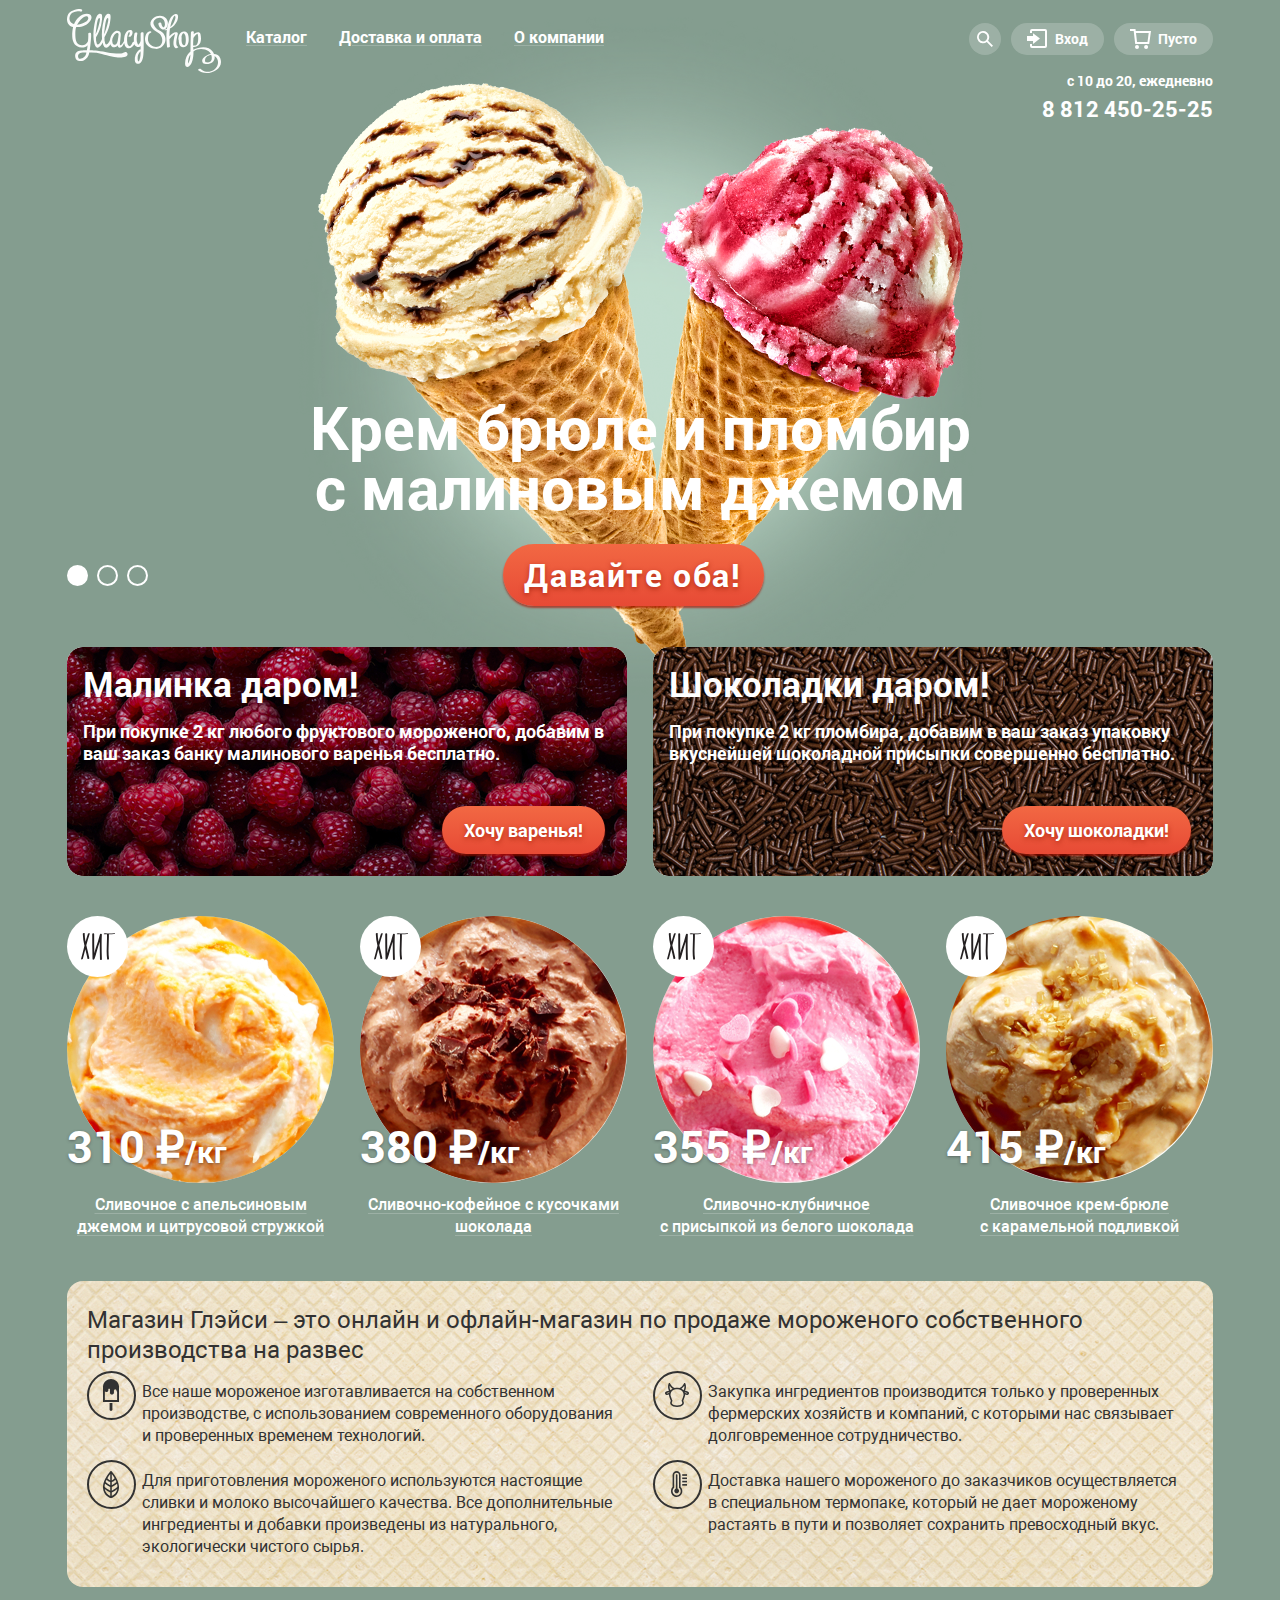
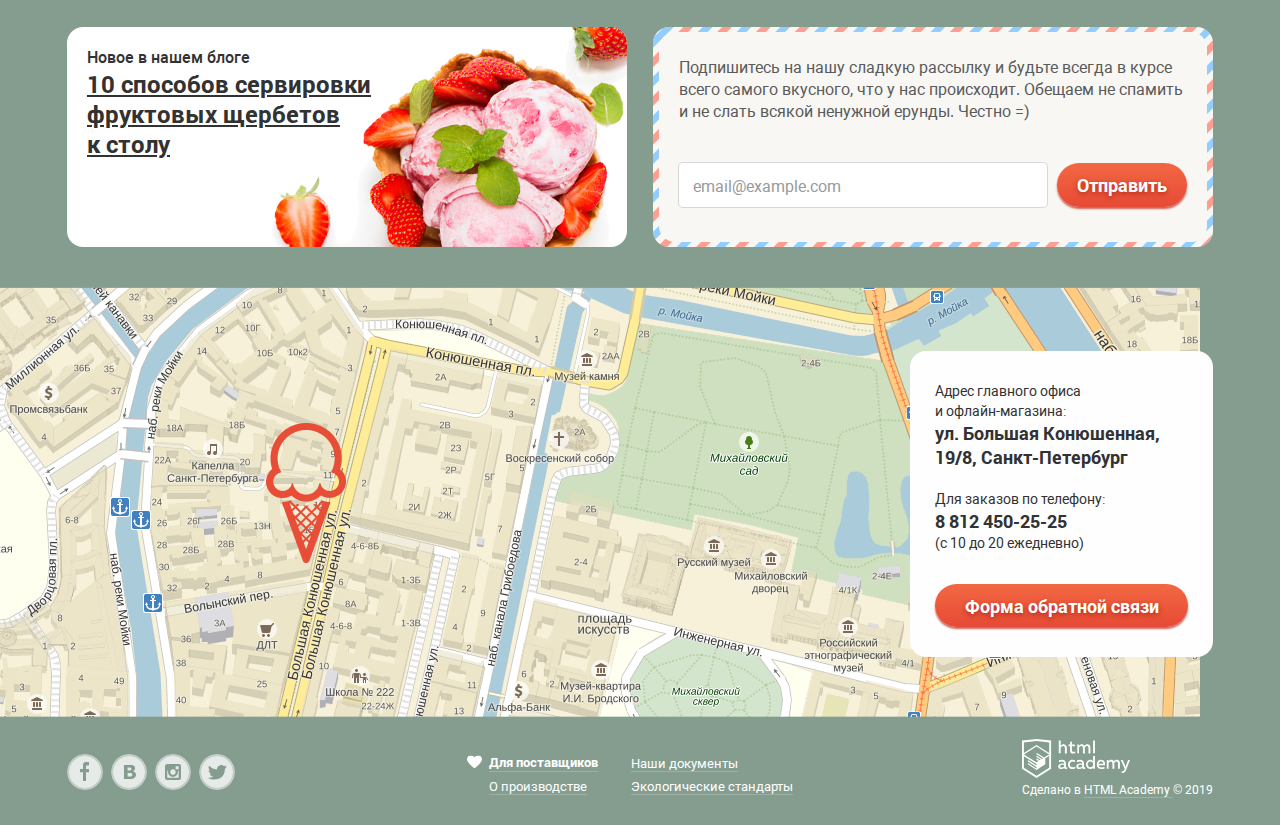
==== commit e4279578: "carousel" ====
--- a/index.html
+++ b/index.html
@@ -4,7 +4,7 @@
     <meta charset="utf-8">
     <title>HTML Academy: Глейси</title>
     <link rel="stylesheet" href="./css/normalize.min.css">
-    <link rel="stylesheet" href="./css/style.min.css">
+    <link rel="stylesheet" href="./css/style.css">
     <link rel="manifest" href="./site.webmanifest">
     <link rel="apple-touch-icon" sizes="180x180" href="./img/favicons/apple-touch-icon.png">
     <link rel="icon" type="image/png" sizes="32x32" href="./img/favicons/favicon-32x32.png">
@@ -69,10 +69,7 @@
 
         <ul class="user-navigation header__user-navigation">
           <li class="user-navigation__item">
-            <label
-              class="user-navigation__button user-navigation__button_search"
-              for="form-search"
-            >
+            <div class="user-navigation__button user-navigation__button_search">
               <svg
                 class="user-navigation__icon-search"
                 width="16"
@@ -83,13 +80,14 @@
                 <use xlink:href="#search"></use>
               </svg>
               <span class="visually-hidden">Поиск по сайту</span>
-            </label>
+            </div>
 
             <form
               class="header__form search-form user-navigation__search-form"
               action="https://echo.htmlacademy.ru/"
               method="get"
             >
+              <label class="visually-hidden" for="form-search">Поле поиска</label>
               <input
                 class="input-field search-form__field"
                 type="text"
@@ -100,10 +98,7 @@
           </li>
 
           <li class="user-navigation__item">
-            <label
-              class="user-navigation__button user-navigation__button_sign"
-              for="sign-email"
-            >
+            <div class="user-navigation__button user-navigation__button_sign">
               <svg
                 class="user-navigation__icon-sign"
                 width="20"
@@ -114,7 +109,7 @@
                 <use xlink:href="#sign"></use>
               </svg>
               Вход
-            </label>
+            </div>
 
             <form
               class="header__form sign-form user-navigation__sign-form"
@@ -122,6 +117,7 @@
               method="get"
               name="form-sign"
             >
+              <label class="visually-hidden" for="sign-email">Логин</label>
               <input
                 class="input-field sign-form__email"
                 type="email"
@@ -175,7 +171,7 @@
 
         <div class="info header__info">
           <p class="info__time">c 10 до 20, ежедневно</p>
-          <a href=":tel88124502525" class="info__phone" aria-label="Позвоните нам: 8 812 450-25-25">
+          <a href="tel:88124502525" class="info__phone" aria-label="Позвоните нам: 8 812 450-25-25">
             8 812 450-25-25
           </a>
         </div>
@@ -515,7 +511,7 @@
                 Для заказов по телефону:
               </dt>
               <dd class="contacts__text">
-                <a class="contacts__link" href=":tel88124502525">8 812 450-25-25</a>
+                <a class="contacts__link" href="tel:88124502525">8 812 450-25-25</a>
                 <span>(с 10 до 20 ежедневно)</span>
               </dd>
             </dl>
--- a/css/style.css
+++ b/css/style.css
@@ -0,0 +1,1986 @@
+@font-face {
+  font-family: "Roboto";
+  src: url("../fonts/roboto.woff2") format("woff2"),
+    url("../fonts/roboto.woff") format("woff");
+
+  font-weight: 400;
+}
+
+@font-face {
+  font-family: "Roboto";
+  src: url("../fonts/robotomedium.woff2") format("woff2"),
+    url("../fonts/robotomedium.woff") format("woff");
+
+  font-weight: 500;
+}
+
+@font-face {
+  font-family: "Roboto";
+  src: url("../fonts/robotobold.woff2") format("woff2"),
+    url("../fonts/robotobold.woff") format("woff");
+
+  font-weight: 700;
+}
+
+:root {
+  --page-bg-green: #849d8f;
+  --page-bg-grey: #8996a6;
+  --page-bg-brown: #9d8b84;
+
+  --base-white: #ffffff;
+  --base-black: #323232;
+  --base-grey: #999999;
+  --base-lightgrey: #d7d7d7;
+  --base-darkgrey: #696969;
+  --base-beige: #f8f7f4;
+  --base-lightpearl: #fbded7;
+  --base-pearl: #f6b5a5;
+  --base-darkpearl: #d07058;
+  --base-dimred: #ffbc9e;
+  --base-red: #f26843;
+  --base-brightred: #e84d37;
+  --base-darkred: #ac1000;
+  --base-blue: #92c1f1;
+
+  --extra-white: #fefefe;
+  --extra-black: #5a5a5a;
+  --extra-red: #e74a35;
+  --extra-darkred: #942718;
+  --extra-grey: #ababab;
+
+  --active-grey: #ededed;
+  --overlay-black: rgba(0, 0, 0, 0.3);
+  --btn-gradient-black: rgba(0, 0, 0, 0.07);
+  --box-shadow-black: rgba(0, 0, 0, 0.4);
+  --cart-form-line-grey: #cacac7;
+  --product-card-bg: rgba(0, 0, 0, 0.2);
+
+  --transparent-base-white: rgba(255, 255, 255, 0.2);
+  --transparent-base-white-full: rgba(255, 255, 255, 0);
+  --transparent-base-black: rgba(50, 50, 50, 0.3);
+  --transparent-brightred: rgba(232, 77, 55, 0.3);
+  --transparent-darkred: rgba(160, 32, 11, 0.76);
+  --transparent-extra-darkred: rgba(172, 16, 0, 0.64);
+  --transparent-dimred: rgba(255, 188, 158, 0.3);
+  --transparent-lightgrey: rgba(255, 255, 255, 0.7);
+  --transparent-grey: rgba(255, 255, 255, 0.5);
+  --transparent-darkgrey: rgba(49, 50, 53, 0.5);
+  --transparent-extra-grey: rgba(248, 247, 244, 0.5);
+  --transparent-more-grey: rgba(50, 50, 50, 0.2);
+
+  --fallback-raspberry: #a21139;
+  --fallback-choco: #78513f;
+  --fallback-about: #f0e5c9;
+
+  --modal-close-color: #231f20;
+}
+
+@keyframes bounce {
+  0% {
+    transform: translateY(-2000px);
+  }
+
+  70% {
+    transform: translateY(30px);
+  }
+
+  90% {
+    transform: translateY(-10px);
+  }
+
+  100% {
+    transform: translateY(0);
+  }
+}
+
+@keyframes shake {
+  0%,
+  100% {
+    transform: translateX(0);
+  }
+
+  10%,
+  30%,
+  50%,
+  70%,
+  90% {
+    transform: translateX(-10px);
+  }
+
+  20%,
+  40%,
+  60%,
+  80% {
+    transform: translateX(10px);
+  }
+}
+
+*,
+*::before,
+*::after {
+  box-sizing: border-box;
+}
+
+.visually-hidden {
+  position: absolute;
+  clip: rect(0 0 0 0);
+  width: 1px;
+  height: 1px;
+  margin: -1px;
+}
+
+.button {
+  border: none;
+
+  font-family: "Roboto", "Arial", sans-serif;
+  font-weight: 700;
+  font-size: 18px;
+  line-height: 24px;
+  color: var(--base-white);
+
+  text-shadow: 0px 2px 5px var(--transparent-darkred);
+  box-shadow: 0px 2px 2px var(--transparent-extra-darkred);
+
+  background: linear-gradient(
+    180deg,
+    var(--base-red) 0%,
+    var(--extra-red) 100%
+  );
+}
+
+.button:hover,
+.button:focus {
+  box-shadow: 0px 2px 2px var(--base-darkred);
+
+  background: linear-gradient(
+      0deg,
+      var(--transparent-base-white),
+      var(--transparent-base-white)
+    ),
+    linear-gradient(180deg, var(--base-red) 0%, var(--extra-red) 100%);
+}
+
+.button:active {
+  box-shadow: inset 0px 2px 2px var(--extra-darkred);
+
+  background: linear-gradient(
+      0deg,
+      var(--btn-gradient-black),
+      var(--btn-gradient-black)
+    ),
+    linear-gradient(180deg, var(--base-red) 0%, var(--extra-red) 100%);
+}
+
+.input-field {
+  height: 44px;
+  padding-left: 14px;
+  border: none;
+  border-radius: 4px;
+
+  font-weight: 700;
+  font-size: 16px;
+  line-height: 20px;
+
+  box-shadow: 0px 0px 0px 1px var(--base-lightgrey);
+}
+
+.user-navigation__button:hover + .header__form .input-field {
+  box-shadow: 0px 0px 0px 1px var(--base-lightgrey);
+}
+
+.input-field:hover {
+  box-shadow: 0px 0px 0px 2px var(--base-lightgrey);
+}
+
+.input-field:focus {
+  box-shadow: 0px 0px 0px 2px var(--base-blue);
+  outline: none;
+}
+
+.input-field::placeholder {
+  font-weight: 400;
+  color: var(--base-grey);
+}
+
+.page {
+  width: 100%;
+  height: 100%;
+}
+
+.page__wrapper {
+  width: 1200px;
+  padding: 0 27px;
+  margin: 0 auto;
+}
+
+.body {
+  display: grid;
+  min-height: 100%;
+  font-family: "Roboto", "Arial", sans-serif;
+  font-weight: 700;
+  color: var(--base-white);
+  background-repeat: no-repeat;
+  background-size: 716px 716px;
+  background-position: top;
+}
+
+.body_green {
+  background-color: var(--page-bg-green);
+  background-image: url(../img/design/index-bg/promo1-bg.png);
+}
+
+.body_grey {
+  background-color: var(--page-bg-grey);
+  background-image: url(../img/design/index-bg/promo2-bg.png);
+}
+
+.body_brown {
+  background-color: var(--page-bg-brown);
+  background-image: url(../img/design/index-bg/promo3-bg.png);
+}
+
+.page_catalog .body_green,
+.page_catalog .body_grey,
+.page_catalog .body_brown {
+  background-image: none;
+}
+
+.container {
+  display: grid;
+  grid-template-rows: min-content min-content;
+  align-items: start;
+  width: 100%;
+  min-height: 100%;
+}
+
+.container_catalog {
+  grid-template-rows: min-content min-content min-content;
+}
+
+.container_catalog::before {
+  content: "";
+  display: block;
+  width: 100%;
+  height: 656px;
+  background: linear-gradient(
+    180deg,
+    var(--transparent-base-white) 0%,
+    var(--transparent-base-white-full) 100%
+  );
+  position: absolute;
+  top: 0px;
+}
+
+.page__main-index {
+  grid-column: 1 / -1;
+  grid-row: 1 / 2;
+  z-index: 0;
+}
+
+.page__main-catalog {
+  z-index: 200;
+}
+
+.page__header {
+  grid-column: 1 / -1;
+  grid-row: 1 / 2;
+  z-index: 100;
+}
+
+.page__header:hover,
+.page__header:focus-within {
+  z-index: 1000;
+}
+
+.header {
+  display: grid;
+  grid-template-columns: min-content auto auto;
+  grid-template-rows: max-content min-content;
+  align-items: center;
+}
+
+.header__form {
+  position: absolute;
+  opacity: 0;
+  z-index: -100;
+  border-radius: 4px;
+  box-shadow: 0px 20px 20px var(--box-shadow-black);
+  background-color: var(--base-beige);
+}
+
+.user-navigation__button:hover + .header__form,
+.user-navigation__button:focus + .header__form {
+  opacity: 1;
+  z-index: 100;
+}
+
+.header__form:hover,
+.header__form:focus-within {
+  opacity: 1;
+  z-index: 100;
+}
+
+/* Вспомогательный прозрачный блок между пунктом меню и формой */
+.main-navigation__inner-list::after,
+.user-navigation__search-form::after,
+.user-navigation__sign-form::after,
+.user-navigation__cart-form::after {
+  content: "";
+  display: block;
+  width: 100%;
+  height: 10px;
+  position: absolute;
+  top: -10px;
+  left: 0px;
+  background-color: transparent;
+}
+
+.header__logo {
+  margin-top: 9px;
+}
+
+.header__logo-pic {
+  display: block;
+  width: 154px;
+  height: 64px;
+}
+
+.main-navigation {
+  display: flex;
+  flex-wrap: wrap;
+  align-items: center;
+  padding-left: 25px;
+  margin-left: -13px;
+  list-style: none;
+}
+
+.main-navigation__item {
+  position: relative;
+}
+
+.main-navigation__item:not(:last-child) {
+  margin-right: 6px;
+}
+
+.main-navigation__item:focus-within .main-navigation__link {
+  background-color: var(--active-grey);
+  box-shadow: inset 0px 2px 1px var(--base-darkgrey);
+}
+
+.main-navigation__item:focus-within .main-navigation__link {
+  color: var(--base-black);
+}
+
+.main-navigation__link {
+  display: flex;
+  padding: 6px 13px;
+  font-size: 16px;
+  line-height: 18px;
+  color: var(--base-white);
+  text-underline-offset: 2px;
+  text-decoration-color: var(--transparent-base-white);
+  background-color: transparent;
+  border-radius: 26px;
+}
+
+.main-navigation__link[href]:hover,
+.main-navigation__link[href]:focus {
+  text-decoration: none;
+  color: var(--base-black);
+  background-color: var(--base-white);
+}
+
+.main-navigation__link[href]:active {
+  background-color: var(--active-grey);
+  box-shadow: inset 0px 2px 1px var(--base-darkgrey);
+}
+
+.main-navigation__link:not([href]) {
+  color: var(--base-white);
+  border: none;
+  background-color: var(--base-darkpearl);
+}
+
+.main-navigation__inner-list {
+  position: absolute;
+  top: 35px;
+  left: -500px;
+  opacity: 0;
+  z-index: -100;
+}
+
+.inner-list {
+  display: flex;
+  flex-direction: column;
+  min-width: 143px;
+  padding-left: 0;
+  box-shadow: 0px 20px 20px var(--box-shadow-black);
+  border-radius: 4px;
+  background-color: var(--base-white);
+  list-style: none;
+}
+
+.inner-list__item {
+  margin-bottom: 4px;
+}
+
+.inner-list__item:last-child {
+  margin-bottom: 7px;
+}
+
+.inner-list__link {
+  display: flex;
+  align-items: center;
+  height: 27px;
+  padding-left: 21px;
+  padding-right: 9px;
+  text-decoration: none;
+  font-weight: 400;
+  font-size: 14px;
+  line-height: 16px;
+  color: var(--base-black);
+}
+
+.main-navigation__link:hover + .inner-list,
+.main-navigation__link:focus + .inner-list,
+.inner-list:focus-within,
+.inner-list:hover {
+  left: -8px;
+  opacity: 1;
+  z-index: 100;
+}
+
+.inner-list__link:focus {
+  display: flex;
+}
+
+.inner-list__link:hover,
+.inner-list__link:focus {
+  background-color: var(--base-lightpearl);
+}
+
+.inner-list__link:active {
+  display: flex;
+  background-color: var(--base-pearl);
+}
+
+.inner-list__link:not([href]) {
+  color: var(--base-white);
+  background-color: var(--base-darkpearl);
+}
+
+.inner-list__item_special {
+  margin-left: 6px;
+  margin-right: 9px;
+  margin-bottom: 6px;
+  border-bottom: 1px solid var(--transparent-more-grey);
+}
+
+.inner-list__item_special .inner-list__link {
+  height: 37px;
+  padding-left: 15px;
+  font-weight: 700;
+  line-height: 18px;
+}
+
+.inner-list__item_special .inner-list__link:hover,
+.inner-list__item_special .inner-list__link:focus {
+  background: none;
+}
+
+.header__user-navigation {
+  justify-self: end;
+}
+
+.user-navigation {
+  display: flex;
+  flex-wrap: wrap;
+  align-items: center;
+  list-style: none;
+}
+
+.user-navigation__item {
+  position: relative;
+  top: 2px;
+}
+
+.user-navigation__item:not(:last-child) {
+  margin-right: 10px;
+}
+
+.user-navigation__button {
+  display: flex;
+  justify-content: center;
+  align-items: center;
+  text-decoration: none;
+  font-size: 14px;
+  line-height: 16px;
+  color: var(--base-white);
+  background: var(--transparent-base-white);
+}
+
+.user-navigation__button:hover,
+.user-navigation__button:focus,
+.user-navigation__item:focus-within .user-navigation__button_search,
+.user-navigation__item:focus-within .user-navigation__button_sign {
+  color: var(--base-black);
+  background: var(--base-white);
+}
+
+.user-navigation__button_search {
+  min-width: 32px;
+  min-height: 32px;
+  border-radius: 50%;
+}
+
+.user-navigation__icon-search,
+.user-navigation__icon-sign {
+  fill: var(--base-white);
+}
+
+.user-navigation__button:hover .user-navigation__icon-sign,
+.user-navigation__item:focus-within .user-navigation__icon-sign,
+.user-navigation__button:hover .user-navigation__icon-search,
+.user-navigation__item:focus-within .user-navigation__icon-search {
+  fill: var(--base-black);
+}
+
+.user-navigation__search-form {
+  top: calc(100% + 4px);
+  left: calc(100% - 6000px);
+}
+
+.search-form {
+  width: 381px;
+  height: 84px;
+  padding: 20px 15px;
+}
+
+.search-form:hover,
+.search-form:focus-within,
+.user-navigation__button:hover + .search-form,
+.user-navigation__button:focus + .search-form {
+  display: flex;
+  left: calc(100% - 381px);
+}
+
+.search-form__field {
+  width: 100%;
+}
+
+.user-navigation__button_sign {
+  min-height: 32px;
+  padding: 0 16px;
+  border-radius: 20px;
+}
+
+.user-navigation__icon-sign {
+  margin-right: 8px;
+}
+
+.user-navigation__sign-form {
+  top: calc(100% + 4px);
+  left: calc(100% - 6000px);
+}
+
+.sign-form {
+  flex-wrap: wrap;
+  min-width: 277px;
+  min-height: 214px;
+  padding: 19px 17px 22px 20px;
+}
+
+.sign-form:hover,
+.sign-form:focus-within {
+  display: flex;
+  left: calc(100% - 277px);
+}
+
+.user-navigation__button:hover + .sign-form,
+.user-navigation__button:focus + .sign-form {
+  display: flex;
+  left: calc(100% - 277px);
+}
+
+.sign-form__email {
+  width: 100%;
+  margin-bottom: 20px;
+}
+
+.sign-form__password {
+  width: 100%;
+  margin-bottom: 20px;
+}
+
+.sign-form__button {
+  min-width: 103px;
+  height: 44px;
+  margin-right: 18px;
+  padding: 0 16px;
+  border-radius: 26px;
+}
+
+.help-list {
+  padding-left: 0;
+  list-style: none;
+}
+
+.help-list__item:not(:last-child) {
+  margin-bottom: 4px;
+}
+
+.help-list__link {
+  font-weight: 400;
+  font-size: 13px;
+  line-height: 15px;
+  color: var(--base-black);
+  text-decoration: none;
+  border-bottom: 1px solid;
+  border-bottom-color: var(--transparent-base-black);
+}
+
+.help-list__link:hover,
+.help-list__link:focus {
+  color: var(--base-brightred);
+  border-bottom-color: var(--transparent-brightred);
+}
+
+.user-navigation__button_cart {
+  padding: 0 16px;
+  min-height: 32px;
+  border-radius: 20px;
+}
+
+.user-navigation__button_cart:hover,
+.user-navigation__button_cart:focus {
+  color: var(--base-white);
+  background: var(--transparent-base-white);
+}
+
+.user-navigation__icon-cart {
+  margin-right: 7px;
+  fill: transparent;
+  color: var(--base-white);
+}
+
+.cart-nonzero .user-navigation__button {
+  color: var(--base-black);
+  background: var(--base-white);
+}
+
+.cart-nonzero .user-navigation__icon-cart {
+  fill: var(--base-brightred);
+  color: var(--base-black);
+}
+
+.user-navigation__cart-form {
+  top: calc(100% + 4px);
+  left: calc(100% - 6000px);
+}
+
+.cart-form {
+  display: grid;
+  grid-template-rows: min-content auto auto;
+  width: 539px;
+  height: 242px;
+  padding: 10px 15px 21px;
+  font-weight: 400;
+  font-size: 13px;
+  color: var(--base-black);
+}
+
+.user-navigation__button:hover + .cart-form,
+.user-navigation__button:focus + .cart-form,
+.cart-form:hover,
+.cart-form:focus-within {
+  display: grid;
+  left: calc(100% - 539px);
+}
+
+.cart-form__total {
+  margin-top: 0;
+  margin-bottom: 0;
+}
+
+.cart-form__button {
+  width: 172px;
+  height: 44px;
+  border-radius: 26px;
+}
+
+.product-list {
+  padding-left: 0px;
+  box-shadow: 0 2px 1px -1px var(--cart-form-line-grey);
+  list-style: none;
+}
+
+.product-list__card {
+  display: flex;
+  align-items: baseline;
+}
+
+.product-list__card:last-child {
+  margin-bottom: 18px;
+}
+
+.product-list__pic {
+  width: 33px;
+  height: 33px;
+  margin-right: 13px;
+  transform: translateY(30%);
+  border-radius: 50%;
+}
+
+.product-list__name {
+  max-width: 216px;
+  margin-top: 0;
+  margin-bottom: 0;
+  margin-right: 31px;
+  font-size: 13px;
+  line-height: 16px;
+  font-weight: 400;
+}
+
+.product-list__weight {
+  margin-right: 26px;
+}
+
+.product-list__price {
+  color: var(--extra-grey);
+}
+
+.product-list__button-close {
+  order: -1;
+  padding-right: 0;
+  margin-right: 9px;
+  border: none;
+  background: transparent;
+}
+
+.cart-form__total {
+  justify-self: end;
+  align-self: end;
+  font-weight: 700;
+  font-size: 15px;
+}
+
+.cart-form__button {
+  justify-self: end;
+  align-self: end;
+}
+
+.header__info {
+  grid-column: 3 / 4;
+  grid-row: 2 / 3;
+  justify-self: end;
+}
+
+.info {
+  text-align: right;
+}
+
+.info__time {
+  margin-top: 0;
+  margin-bottom: 8px;
+  font-size: 14px;
+  line-height: 16px;
+}
+
+.info__phone {
+  color: var(--base-white);
+  text-decoration: none;
+  font-size: 22px;
+  line-height: 24px;
+}
+
+.header__crumbs {
+  grid-column: 1 / 3;
+  grid-row: 2 / 3;
+  position: relative;
+  top: 7px;
+}
+
+.crumbs {
+  display: flex;
+  flex-wrap: wrap;
+  margin-top: 0;
+  margin-bottom: 0;
+  padding-left: 0;
+  list-style: none;
+}
+
+.crumbs__item:not(:last-child)::after {
+  content: "";
+  display: inline-block;
+  width: 6px;
+  height: 6px;
+  margin: 0 6px;
+  vertical-align: middle;
+  background-image: url(../img/design/icons/crumbs-icon.svg);
+}
+
+.crumbs__link {
+  font-weight: 400;
+  font-size: 14px;
+  line-height: 16px;
+  color: var(--base-white);
+  text-decoration: none;
+  border-bottom: 1px solid;
+  border-bottom-color: var(--transparent-base-white);
+}
+
+.crumbs__link:hover,
+.crumbs__link:focus {
+  color: var(--base-dimred);
+  border-bottom-color: var(--transparent-dimred);
+}
+
+.crumbs__link:not([href]),
+.crumbs__link:not([href]):hover {
+  color: var(--base-white);
+  border-bottom-color: transparent;
+}
+
+.main__title {
+  display: flex;
+  margin-top: 0;
+  margin-bottom: 57px;
+  font-size: 35px;
+  line-height: 27px;
+}
+
+.main__content-wrapper {
+  display: grid;
+  row-gap: 40px;
+}
+
+.carousel {
+  position: relative;
+  margin-bottom: -72px;
+  z-index: -1;
+}
+
+.carousel__slide-list {
+  display: flex;
+  width: calc(1200px - (27px * 2));
+  margin-top: 0;
+  margin-bottom: 0;
+  padding-left: 0;
+  overflow: hidden;
+  list-style: none;
+}
+
+.slide {
+  display: none;
+  min-width: calc(1200px - (27px * 2));
+  position: relative;
+  text-align: center;
+}
+
+.slide_current {
+  display: block;
+}
+
+.slide__pic {
+  width: 716px;
+  height: 716px;
+}
+
+.slide__wrapper {
+  display: flex;
+  flex-direction: column;
+  position: absolute;
+  bottom: 3px;
+  left: 50%;
+  transform: translateX(-50%);
+}
+
+.slide__title {
+  width: 672px;
+  margin: 0 auto 27px;
+  text-align: center;
+  font-size: 60px;
+  line-height: 60px;
+}
+
+.carousel__button {
+  display: flex;
+  align-items: center;
+  justify-content: center;
+  min-width: 261px;
+  min-height: 62px;
+  margin: 0 auto 110px;
+  padding: 0 20px;
+  border-radius: 70px;
+  font-size: 32px;
+  line-height: 44px;
+  letter-spacing: 0.05em;
+  text-shadow: 0px 2px 5px var(--transparent-darkred);
+  text-decoration: none;
+  position: relative;
+  left: -7px;
+}
+
+.carousel__switches {
+  position: absolute;
+  bottom: 129px;
+  z-index: 100;
+}
+
+.carousel__switch {
+  padding: 0;
+  border: none;
+  background: transparent;
+}
+
+.carousel__switch:not(:last-child) {
+  margin-right: 4px;
+}
+
+.switch {
+  fill-opacity: 0;
+}
+
+.switch:hover,
+.carousel__switch:focus .switch {
+  fill-opacity: 0.4;
+}
+
+.carousel__switch:active .switch {
+  fill-opacity: 1;
+}
+
+.switch_current {
+  fill-opacity: 1;
+}
+
+.switch_current:hover,
+.carousel__switch:focus .switch_current {
+  fill-opacity: 1;
+}
+
+.sales__items {
+  display: grid;
+  grid-template-columns: 1fr 1fr;
+  gap: 26px;
+  margin-top: 0;
+  margin-bottom: 0;
+  padding-left: 0;
+  list-style: none;
+}
+
+.sales__item {
+  display: flex;
+  flex-direction: column;
+  width: 560px;
+  min-height: 229px;
+  padding: 16px 22px 22px 16px;
+  border-radius: 16px;
+}
+
+.sales__title {
+  margin-top: 0;
+  margin-bottom: 16px;
+  font-size: 35px;
+  line-height: 41px;
+}
+
+.sales__text {
+  margin-top: 0;
+  margin-bottom: 0;
+  font-size: 18px;
+  line-height: 22px;
+}
+
+.sales__button {
+  display: flex;
+  align-items: center;
+  align-self: flex-end;
+  margin-top: auto;
+  padding: 0 22px;
+  height: 48px;
+  border-radius: 70px;
+}
+
+.sales_raspberry {
+  background-color: var(--fallback-raspberry);
+  background-image: url(../img/design/index/sales/raspberry-bg.jpg);
+}
+
+.sales_choco {
+  background-color: var(--fallback-choco);
+  background-image: url(../img/design/index/sales/choco-bg.jpg);
+}
+
+.products {
+  display: flex;
+  flex-direction: column;
+  padding-bottom: 30px;
+  border-bottom: 1px solid var(--transparent-base-white);
+}
+
+.bestsellers__product-list,
+.products__items {
+  display: grid;
+  grid-template-columns: repeat(4, auto);
+  column-gap: 26px;
+  row-gap: 35px;
+  width: 100%;
+  margin-top: 0;
+  margin-bottom: 0;
+  padding-left: 0;
+  position: relative;
+  list-style: none;
+  z-index: 100;
+}
+
+.products__items {
+  margin-bottom: 74px;
+}
+
+.product-card {
+  width: 267px;
+  min-height: 324px;
+  position: relative;
+  text-align: center;
+  margin-bottom: -70px;
+}
+
+.product-card:hover,
+.product-card:focus-within {
+  z-index: 100;
+}
+
+.product-card::before {
+  content: "";
+  display: none;
+  width: 293px;
+  height: 100%;
+  border-radius: 4px;
+  position: absolute;
+  top: -6px;
+  left: -13px;
+  z-index: -100;
+  background-color: var(--transparent-base-white);
+  box-shadow: 0px 20px 20px var(--product-card-bg);
+}
+
+.product-card:hover::before {
+  display: block;
+}
+
+.product-card:focus-within::before {
+  display: block;
+}
+
+.product-card_prime::after {
+  content: "";
+  display: block;
+  width: 61px;
+  height: 61px;
+  border-radius: 50%;
+  position: absolute;
+  top: 0px;
+  left: 0px;
+  background-color: var(--base-white);
+  background-image: url(../img/content/product/special/hit.svg);
+  background-size: 34px 27px;
+  background-position: 50% 50%;
+  background-repeat: no-repeat;
+  z-index: 100;
+}
+
+.product-card__pic {
+  display: block;
+  width: 267px;
+  height: 267px;
+  border-radius: 50%;
+  background-color: var(--base-grey);
+}
+
+.product-card__wrapper {
+  position: relative;
+  top: -60px;
+}
+
+.product-card__price {
+  margin-top: 0;
+  margin-bottom: 25px;
+  text-align: left;
+  font-size: 45px;
+  line-height: 45px;
+  text-shadow: 0px 1px 3px var(--transparent-darkgrey);
+}
+
+.product-card__price span {
+  font-size: 30px;
+  line-height: 35px;
+}
+
+.product-card__link {
+  max-width: 267px;
+  color: var(--base-white);
+  text-decoration-color: var(--transparent-base-white);
+  text-underline-offset: 3px;
+}
+
+.product-card__name {
+  margin-bottom: 13px;
+  font-weight: 500;
+  font-size: 16px;
+  line-height: 22px;
+}
+
+.product-card__link:hover,
+.product-card__link:focus {
+  color: var(--base-dimred);
+  text-decoration-color: var(--transparent-dimred);
+}
+
+.product-card__button {
+  display: none;
+  align-items: center;
+  justify-content: center;
+  min-width: 200px;
+  height: 44px;
+  padding: 0 16px;
+  position: absolute;
+  left: 50%;
+  transform: translateX(-50%);
+  bottom: 21px;
+  border-radius: 50px;
+  background: linear-gradient(
+    180deg,
+    var(--base-red) 0%,
+    var(--base-brightred) 100%
+  );
+  box-shadow: 0px 1px 2px var(--base-darkred);
+  text-decoration: none;
+}
+
+.product-card:hover .product-card__button,
+.product-card:focus .product-card__button,
+.product-card:focus-within .product-card__button {
+  display: flex;
+}
+
+.about {
+  width: 100%;
+  min-height: 306px;
+  padding-top: 24px;
+  padding-left: 20px;
+  padding-right: 20px;
+  border-radius: 16px;
+  font-weight: 400;
+  color: var(--base-black);
+  background-color: var(--fallback-about);
+  background-image: url(../img/design/index/about/waffle-pattern.jpg);
+}
+
+.about__title {
+  margin-top: 0;
+  margin-bottom: 16px;
+  font-size: 24px;
+  line-height: 30px;
+}
+
+.features {
+  display: flex;
+  flex-wrap: wrap;
+  margin-top: 0;
+  margin-bottom: 0;
+  padding-left: 0;
+  list-style: none;
+}
+
+.features__item {
+  max-width: 535px;
+  margin-bottom: 23px;
+  padding-left: 55px;
+  position: relative;
+  font-size: 16px;
+  line-height: 22px;
+}
+
+.features__item:nth-child(2n - 1) {
+  margin-right: 31px;
+}
+
+.features__item::before {
+  content: "";
+  width: 49px;
+  height: 49px;
+  position: absolute;
+  top: -10px;
+  left: 0px;
+}
+
+.features__item_tech::before {
+  background-image: url(../img/design/icons/features/ice-cream.svg);
+}
+
+.features__item_eco::before {
+  background-image: url(../img/design/icons/features/leaf.svg);
+}
+
+.features__item_wrnt::before {
+  background-image: url(../img/design/icons/features/cow.svg);
+}
+
+.features__item_delivery::before {
+  background-image: url(../img/design/icons/features/thermometer.svg);
+}
+
+.main__wrapper {
+  display: flex;
+  justify-content: space-between;
+  align-items: flex-start;
+}
+
+.news,
+.subscribe {
+  width: 560px;
+  min-height: 220px;
+  border-radius: 16px;
+}
+
+.news {
+  padding: 20px;
+  color: var(--base-black);
+  background-color: var(--base-white);
+  background-image: url(../img/design/index/news/strawberry-bg.jpg);
+  background-repeat: no-repeat;
+}
+
+.news__title {
+  margin-top: 0;
+  margin-bottom: 0;
+  font-weight: 500;
+  font-size: 16px;
+  line-height: 22px;
+}
+
+.blog__link {
+  color: var(--base-black);
+}
+
+.blog__title {
+  width: 287px;
+  margin-top: 0;
+  margin-bottom: 0;
+  font-size: 24px;
+  line-height: 30px;
+}
+
+.blog__link:hover,
+.blog__link:focus {
+  color: var(--base-brightred);
+}
+
+.subscribe {
+  padding: 5px 6px;
+  font-weight: 400;
+  font-size: 16px;
+  line-height: 22px;
+  color: var(--extra-black);
+  background-color: var(--base-beige);
+  background-image: url(../img/design/index/subscribe/mail-bg.png);
+}
+
+.subscribe__wrapper {
+  display: flex;
+  flex-direction: column;
+  justify-content: space-between;
+  width: 100%;
+  min-height: 210px;
+  padding-top: 25px;
+  padding-left: 20px;
+  padding-right: 20px;
+  padding-bottom: 35px;
+  border-radius: 16px;
+  background-color: var(--base-beige);
+}
+
+.subscribe__text {
+  margin-top: 0;
+  margin-bottom: 0;
+}
+
+.subscribe-form {
+  display: flex;
+  flex-wrap: wrap;
+  justify-content: space-between;
+}
+
+.subscribe-form__field {
+  width: 368px;
+}
+
+.subscribe-form__button {
+  display: inline-flex;
+  justify-content: center;
+  align-items: center;
+  min-width: 130px;
+  height: 44px;
+  padding: 0 19px;
+  border-radius: 70px;
+}
+
+.contacts {
+  min-height: 430px;
+  margin-top: 40px;
+  position: relative;
+  color: var(--base-black);
+}
+
+.contacts__map {
+  width: 100%;
+  min-height: 430px;
+  border: 0;
+  background-image: url(../img/content/map.png);
+  background-repeat: no-repeat;
+}
+
+.contacts__box {
+  min-width: 303px;
+  min-height: 306px;
+  padding: 30px 25px;
+  position: absolute;
+  right: calc((100% - 1146px) / 2);
+  top: calc((100% - 306px) / 2);
+  border-radius: 16px;
+  background-color: var(--extra-white);
+  z-index: 10;
+}
+
+.contacts__info {
+  margin-top: 0;
+  margin-bottom: 31px;
+}
+
+.contacts__title,
+.contacts__text span {
+  font-weight: 400;
+  font-size: 14px;
+  line-height: 20px;
+}
+
+.contacts__title {
+  width: 172px;
+}
+
+.contacts__text {
+  width: 225px;
+  margin-top: 0;
+  margin-left: 0;
+  font-size: 18px;
+  line-height: 24px;
+}
+
+.contacts__link {
+  text-decoration: none;
+  color: var(--base-black);
+}
+
+.contacts__text:not(:last-child) {
+  margin-bottom: 20px;
+}
+
+.contacts__text span {
+  display: block;
+}
+
+.contacts__button {
+  display: flex;
+  justify-content: center;
+  align-items: center;
+  min-width: 253px;
+  height: 43px;
+  padding: 0 28px;
+  border-radius: 70px;
+  text-decoration: none;
+}
+
+.main__filters {
+  margin-bottom: 40px;
+}
+
+.filters-form {
+  display: flex;
+  flex-wrap: wrap;
+}
+
+.filters-form__section {
+  min-height: 36px;
+  position: relative;
+  margin-right: 12px;
+  margin-bottom: 38px;
+  padding-top: 7px;
+  border: none;
+  border-radius: 20px;
+  background-color: var(--transparent-base-white);
+}
+
+.filters-form__title,
+.filters-price {
+  position: absolute;
+  top: -22px;
+  font-weight: 500;
+  font-size: 14px;
+  line-height: 16px;
+}
+
+.filters-price {
+  left: 50px;
+}
+
+.filters-form__section-sort {
+  display: flex;
+  align-items: center;
+  min-width: 196px;
+  min-height: 100%;
+  padding: 0 16px;
+  position: relative;
+}
+
+.filters-form__section-sort:hover::after,
+.filters-form__section-sort:focus-within::after {
+  background-image: url(../img/design/icons/form-select/select-arrow-active.svg);
+}
+
+.filters-form__section-sort:hover .filters-form__sort,
+.filters-form__section-sort:focus-within .filters-form__sort {
+  color: var(--base-black);
+}
+
+.filters-form__section-sort::after {
+  content: "";
+  width: 11px;
+  height: 10px;
+  position: absolute;
+  right: 16px;
+  background-image: url(../img/design/icons/form-select/select-arrow.svg);
+}
+
+.filters-form__sort {
+  width: 100%;
+  border: none;
+  font-size: 16px;
+  line-height: 18px;
+  color: var(--base-white);
+  -moz-appearance: none;
+  -webkit-appearance: none;
+  appearance: none;
+  background: transparent;
+}
+
+.filters-form__section-range {
+  display: flex;
+  min-width: 218px;
+  padding: 0 16px;
+}
+
+.filters-price__wrapper {
+  display: flex;
+  align-items: baseline;
+}
+
+.filters-form__price {
+  display: flex;
+  width: 24px;
+  margin: 0 5px;
+  padding: 0;
+  font-family: "Roboto", "Arial", sans-serif;
+  font-size: 14px;
+  line-height: 16px;
+  color: var(--base-white);
+  border: none;
+  background: transparent;
+  -moz-appearance: textfield;
+}
+
+.filters-form__range-slider {
+  min-width: 177px;
+  margin: 0 auto;
+  position: relative;
+}
+
+.filters-form__price::placeholder {
+  font-size: 14px;
+  line-height: 16px;
+  color: var(--base-white);
+}
+
+.filters-form__price::-webkit-outer-spin-button,
+.filters-form__price::-webkit-inner-spin-button {
+  -webkit-appearance: none;
+  margin: 0;
+}
+
+.filters-price__rub {
+  margin-right: 5px;
+}
+
+.filters-form__line,
+.filters-form__filled-line {
+  width: 177px;
+  position: absolute;
+  top: 17px;
+}
+
+.filters-form__pin {
+  position: absolute;
+  top: 19px;
+}
+
+.filters-form__pin-min {
+  transform: translate(20px, -50%);
+}
+
+.filters-form__pin-max {
+  transform: translate(100px, -50%);
+}
+
+.filters-form__pin {
+  cursor: pointer;
+}
+
+.filters-form__section-fat {
+  display: flex;
+  min-width: 425px;
+  min-height: 100%;
+  align-items: center;
+  padding-left: 14px;
+}
+
+.filters-form__radio {
+  display: flex;
+  justify-content: center;
+  align-items: center;
+}
+
+.filters-form__radio:not(:last-child) {
+  margin-right: 19px;
+}
+
+.filters-form__radio-icon {
+  margin-right: 11px;
+  color: transparent;
+  fill-opacity: 0.8;
+}
+
+.filters-form__radio-input:checked
+  + .filters-form__radio
+  .filters-form__radio-icon {
+  color: var(--base-white);
+}
+
+.filters-form__radio-input[disabled]:checked
+  + .filters-form__radio
+  .filters-form__radio-icon {
+  color: var(--base-white);
+  fill-opacity: 0.4;
+}
+
+.filters-form__radio-input[disabled]
+  + .filters-form__radio
+  .filters-form__radio-icon {
+  fill-opacity: 0.4;
+}
+
+.filters-form__radio-input:not([disabled])
+  + .filters-form__radio:hover
+  .filters-form__radio-icon {
+  fill-opacity: 1;
+}
+
+.filters-form__radio-input:not([disabled]):checked:focus
+  + .filters-form__radio
+  .filters-form__radio-icon {
+  color: var(--base-white);
+  fill-opacity: 1;
+}
+
+.filters-form__section-fill {
+  display: flex;
+  align-items: center;
+  width: 711px;
+  margin-bottom: 0;
+  padding: 0 14px 0 14px;
+}
+
+.filters-form__section-fill .filters-form__title {
+  top: -25px;
+}
+
+.filters-form__checkbox {
+  display: flex;
+  align-items: center;
+  min-height: 36px;
+  position: relative;
+  top: -2px;
+}
+
+.filters-form__checkbox:nth-of-type(1) {
+  margin-left: 32px;
+  margin-right: 52px;
+}
+
+.filters-form__checkbox:nth-of-type(2) {
+  margin-right: 56px;
+}
+
+.filters-form__checkbox:nth-of-type(3) {
+  margin-right: 58px;
+}
+
+.filters-form__checkbox:nth-of-type(4) {
+  margin-right: 52px;
+}
+
+.filters-form__checkbox::before {
+  content: "";
+  width: 20px;
+  height: 20px;
+  position: absolute;
+  left: -32px;
+  background-image: url(../img/design/icons/checkbox/checkbox-off.svg);
+  opacity: 0.8;
+}
+
+.filters-form__checkbox:nth-of-type(3)::before {
+  margin-right: 13px;
+}
+
+.filters-form__checkbox-input:checked + .filters-form__checkbox::before {
+  width: 24px;
+  background-image: url(../img/design/icons/checkbox/checkbox-on.svg);
+}
+
+.filters-form__checkbox-input:not([disabled])
+  + .filters-form__checkbox:hover::before,
+.filters-form__checkbox-input:not([disabled]):checked:focus
+  + .filters-form__checkbox::before,
+.filters-form__checkbox-input:not([disabled]):focus
+  + .filters-form__checkbox::before {
+  opacity: 1;
+}
+
+.filters-form__checkbox-input[disabled] + .filters-form__checkbox::before {
+  opacity: 0.4;
+}
+
+.filters-form__button {
+  align-self: flex-end;
+  min-width: 144px;
+  min-height: 36px;
+  border: 2px solid var(--base-white);
+  border-radius: 20px;
+  font-family: "Roboto", "Arial", sans-serif;
+  font-weight: 500;
+  font-size: 16px;
+  line-height: 18px;
+  color: var(--base-white);
+  background-color: var(--transparent-base-white);
+}
+
+.filters-form__button:hover,
+.filters-form__button:focus {
+  color: var(--base-black);
+  border: none;
+  background-color: var(--base-white);
+}
+
+.filters-form__button:active {
+  box-shadow: inset 0px 2px 1px var(--base-darkgrey);
+}
+
+.products__pagination {
+  display: flex;
+  align-self: flex-end;
+}
+
+.pagination__button {
+  padding: 0;
+  border: none;
+  background: transparent;
+}
+
+.pagination__button_disabled {
+  fill-opacity: 0.2;
+}
+
+.pagination__pages {
+  display: flex;
+  margin-top: 0;
+  margin-left: 16px;
+  margin-right: 16px;
+  margin-bottom: 0;
+  padding-left: 0;
+  list-style: none;
+}
+
+.pagination__link {
+  display: flex;
+  justify-content: center;
+  align-items: center;
+  width: 26px;
+  height: 26px;
+  margin-right: 4px;
+  border-radius: 50%;
+  text-decoration: none;
+  font-weight: 500;
+  font-size: 16px;
+  line-height: 18px;
+  color: var(--base-white);
+}
+
+.pagination__link:hover,
+.pagination__link:focus {
+  background-color: var(--transparent-base-white);
+}
+
+.pagination__link:not([href]),
+.pagination__link:active {
+  color: var(--base-black);
+  background-color: var(--base-white);
+}
+
+.page__footer {
+  grid-column: 1 / -1;
+  grid-row: 2 / 3;
+}
+
+.container_catalog .page__footer {
+  grid-row: 3 / 4;
+}
+
+.footer {
+  display: grid;
+  grid-template-columns: repeat(3, 1fr);
+  align-items: end;
+  padding-top: 18px;
+  padding-bottom: 15px;
+  font-weight: 400;
+}
+
+.socials__items {
+  display: flex;
+  flex-wrap: wrap;
+  margin-top: 0;
+  padding-left: 0;
+  list-style: none;
+}
+
+.socials__item:not(:last-child) {
+  margin-right: 8px;
+}
+
+.socials__icon {
+  width: 36px;
+  height: 36px;
+  border-radius: 50%;
+}
+
+.socials__icon-stroke {
+  stroke: var(--base-white);
+  stroke-width: 2;
+  stroke-opacity: 0.5;
+}
+
+.socials__icon-fill {
+  fill: var(--base-white);
+  fill-opacity: 0.8;
+}
+
+.socials__icon:active .socials__icon-stroke {
+  stroke-opacity: 0.7;
+}
+
+.socials__icon:hover .socials__icon-fill,
+.socials__icon:focus .socials__icon-fill {
+  fill-opacity: 1;
+}
+
+.footer__extra {
+  justify-self: center;
+  align-self: center;
+}
+
+.extra {
+  font-size: 13px;
+}
+
+.extra__items {
+  display: flex;
+  flex-wrap: wrap;
+  min-width: 304px;
+  margin-top: 0;
+  margin-left: 40px;
+  margin-bottom: 5px;
+  padding-left: 0;
+  list-style: none;
+}
+
+.extra__item {
+  min-width: 162px;
+  position: relative;
+}
+
+.extra__item:not(:first-child),
+.extra__item:not(:nth-child(2)) {
+  margin-top: 8px;
+}
+
+.extra__item:nth-child(2n) {
+  margin-left: -20px;
+}
+
+.extra__item_special {
+  top: -2px;
+  font-weight: 700;
+}
+
+.extra__item-icon {
+  position: absolute;
+  top: 50%;
+  transform: translateY(-50%);
+  left: calc(-15px - 7px); /* Размер иконки - отступ */
+}
+
+.extra__link {
+  color: var(--base-white);
+  text-decoration: none;
+  border-bottom: 1px solid;
+  border-bottom-color: var(--transparent-base-white);
+}
+
+.extra__link:hover,
+.extra__link:hover .extra__item-icon,
+.extra__link:focus,
+.extra__link:focus .extra__item-icon {
+  color: var(--base-dimred);
+  border-bottom-color: var(--transparent-dimred);
+}
+
+.footer__copyright {
+  justify-self: end;
+}
+
+.copyright__logo-academy {
+  width: 108px;
+  height: 39px;
+}
+
+.copyright__text {
+  margin-top: 2px;
+  font-size: 12px;
+}
+
+.copyright__academy-link {
+  color: var(--base-white);
+  text-decoration: none;
+  border-bottom: 1px solid;
+  border-bottom-color: var(--transparent-base-white);
+}
+
+.copyright__academy-link:hover,
+.copyright__academy-link:focus {
+  color: var(--base-dimred);
+  border-bottom-color: var(--transparent-dimred);
+}
+
+.feedback-overlay {
+  display: none;
+  position: fixed;
+  width: 100%;
+  height: 100%;
+  background-color: var(--overlay-black);
+  z-index: 1000;
+}
+
+.feedback-overlay_show {
+  display: block;
+}
+
+.feedback {
+  display: flex;
+  flex-wrap: wrap;
+  width: 477px;
+  min-height: 441px;
+  border-radius: 6px;
+  padding-top: 20px;
+  padding-left: 24px;
+  padding-right: 25px;
+  padding-bottom: 27px;
+
+  position: fixed;
+  top: 20%;
+  left: calc((100% - 477px) / 2);
+
+  color: var(--base-black);
+  font-size: 24px;
+  font-weight: 400;
+  background-color: var(--base-beige);
+}
+
+.feedback_bounce {
+  animation: bounce 0.6s;
+}
+
+.feedback_err {
+  animation: shake 0.6s;
+}
+
+.feedback__wrapper {
+  display: flex;
+  justify-content: space-between;
+  align-items: baseline;
+  width: 100%;
+}
+
+.feedback__title {
+  margin-top: 0;
+  margin-bottom: 16px;
+}
+
+.feedback-form {
+  display: flex;
+  flex-wrap: wrap;
+}
+
+.feedback-form__field {
+  width: 267px;
+  margin-bottom: 20px;
+}
+
+.feedback-form__review {
+  width: 100%;
+  height: 154px;
+  margin-bottom: 25px;
+  padding-top: 16px;
+  font-family: "Roboto", "Arial", sans-serif;
+  resize: none;
+}
+
+.feedback-form__button {
+  display: flex;
+  justify-content: center;
+  align-items: center;
+  min-width: 140px;
+  height: 44px;
+  padding: 0 24px;
+  border-radius: 70px;
+  margin-top: auto;
+  margin-left: auto;
+}
+
+.feedback__button-close {
+  padding: 0;
+  position: relative;
+  top: -5px;
+  left: 9px;
+  border: none;
+  background: transparent;
+  cursor: pointer;
+}
